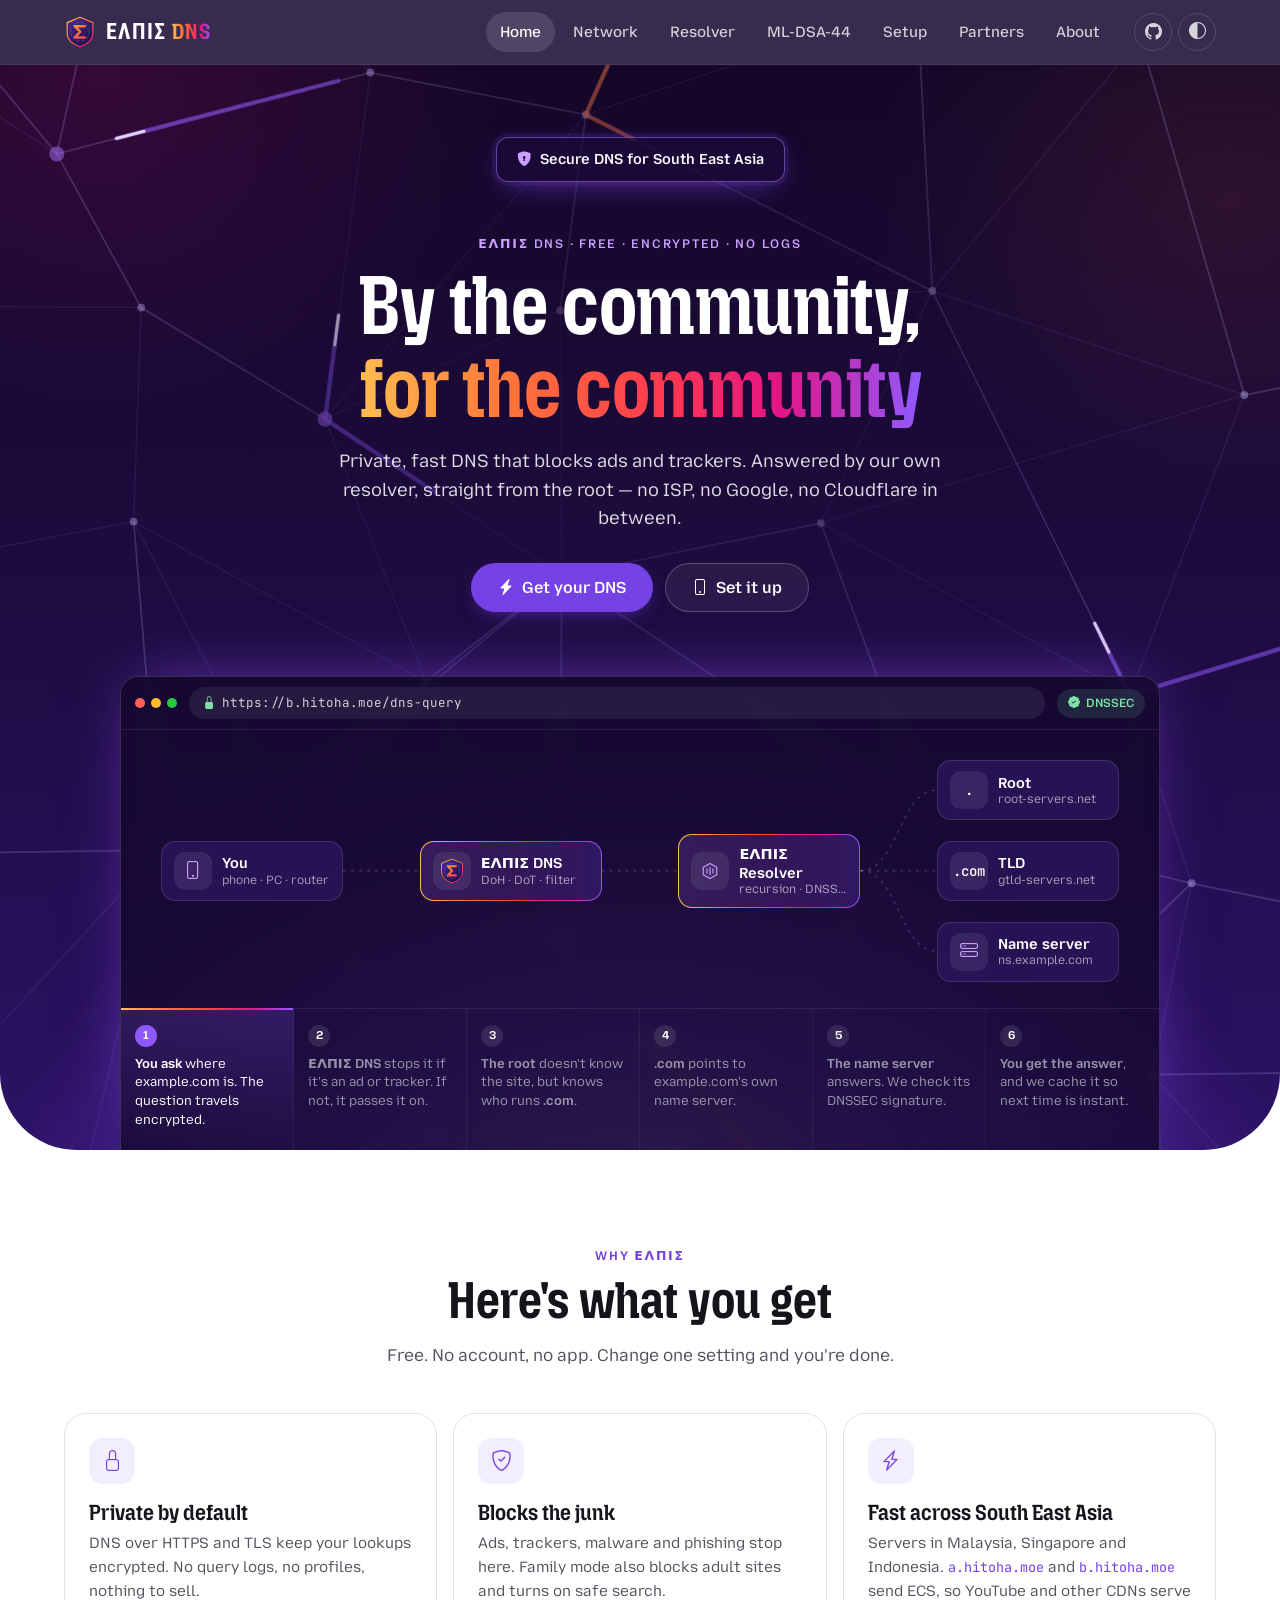
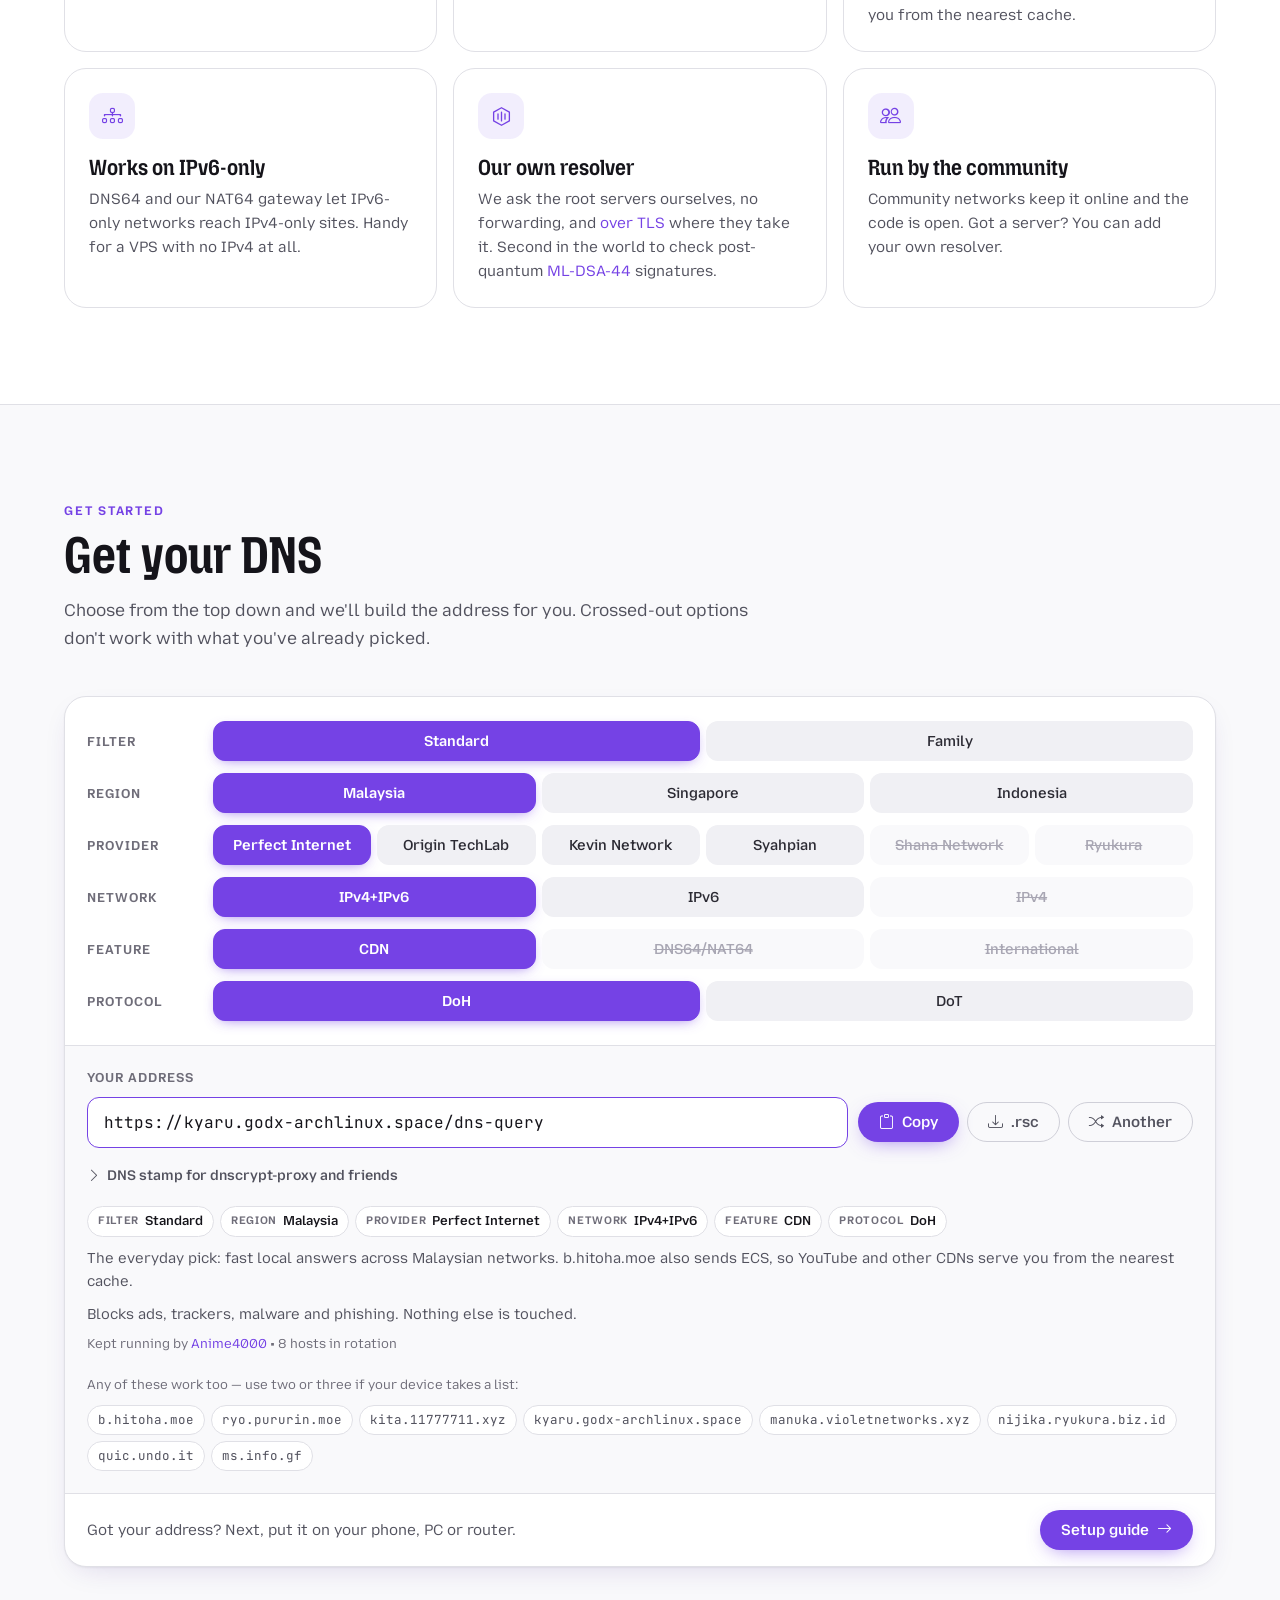
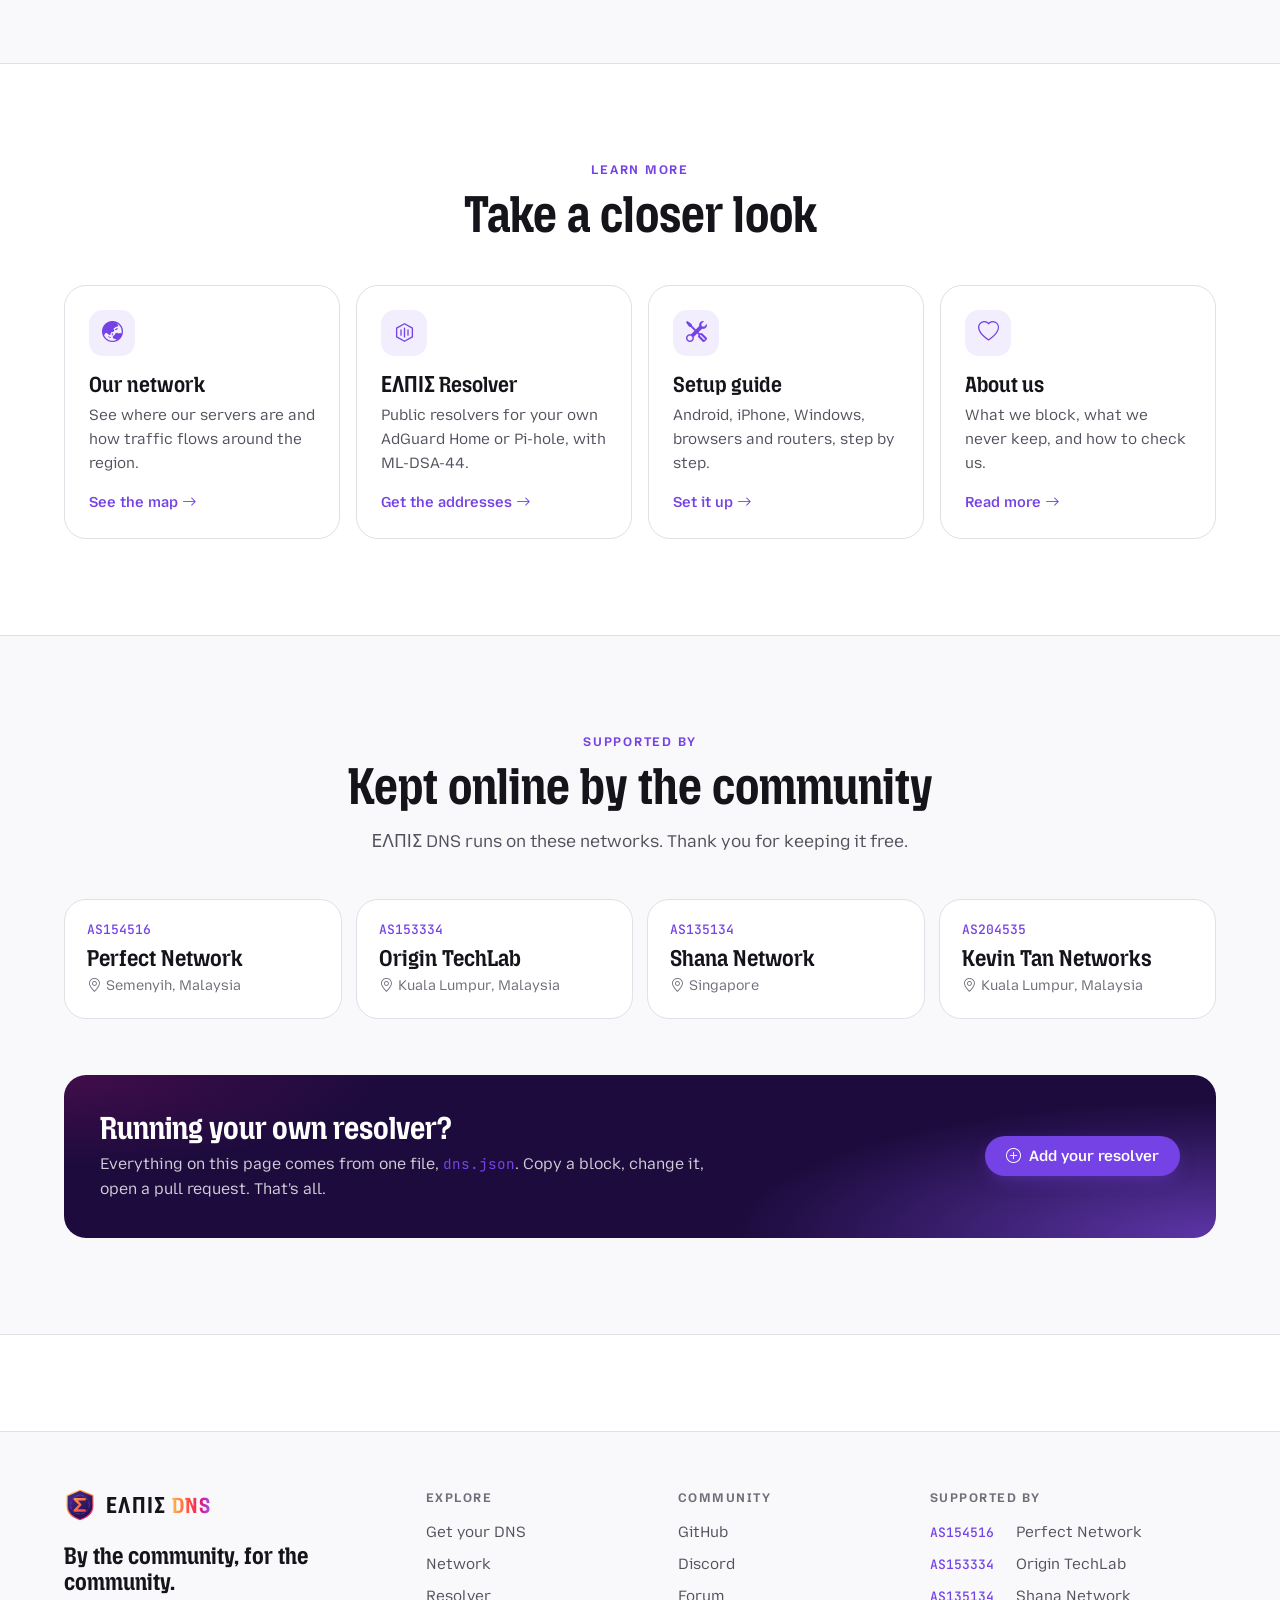
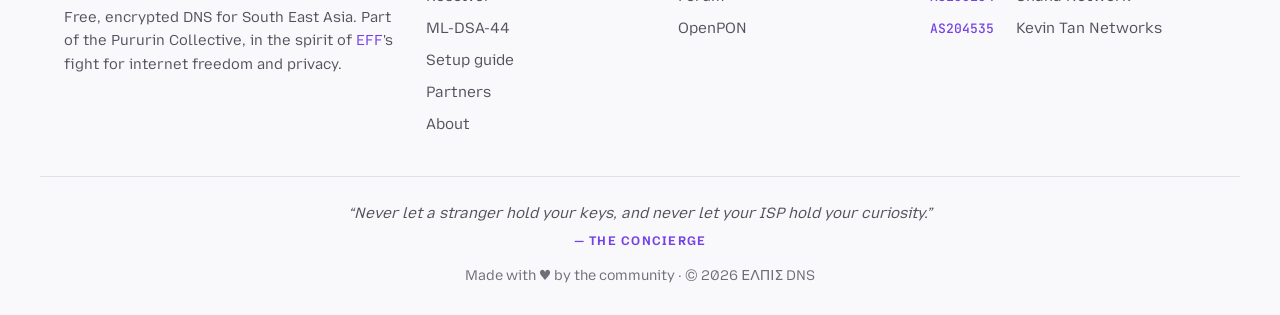
==== index.html @ 39f4c93d "add kevin to the family" ====
<!DOCTYPE html>
<!--
Created by Anime4000,

recent incident, the Anime4000 commit suicide due to his enemy.

enemy with unlimited of money, play with court system with
stupid case, Anime4000 must defend

no money to defend, terminating engagement to expanse the court
and unable to payback due to lack of job and work.

working in open source is free, with hope his work being useful
to everyone without judgment, no payment when work with OSS.

thanks to his enemy, Anime4000 has left this curel world

we at Pururin Collective, maintaining the Anime4000 legacy,

we still believe on Open Source, Open Knowlege that Anime4000
always work on.

UPDATE: We found and bring Anime4000 to the church and cremated.
We deeply regret that there is evil people + money can make
person depressed and commit suicide

I hope his enemy happy, when muslim commit suicide without someone help,
thus we bring to the Lord

perditus✝paradisus
-->
<html lang="en">
<head>
<meta charset="UTF-8" />
<meta name="viewport" content="width=device-width, initial-scale=1.0" />

<title>ΕΛΠΙΣ DNS · Elpis DNS — free encrypted DNS for South East Asia</title>
<link rel="icon" type="image/x-icon" href="favicon.ico">
<link rel="icon" type="image/svg+xml" href="img/elpis-mark.svg?hash=22f4687a">
<link rel="apple-touch-icon" sizes="180x180" href="img/apple-touch-icon.png">

<!-- Paint the correct theme before the first frame, no white flash -->
<script>
	(function(){
		var choice = "auto";
		try { choice = localStorage.getItem("elpis-theme") || "auto"; } catch(e){}
		var dark = choice === "dark" ||
			(choice === "auto" &&
			 window.matchMedia("(prefers-color-scheme: dark)").matches);
		document.documentElement.dataset.theme = dark ? "dark" : "light";
		document.documentElement.dataset.themeChoice = choice;
	})();
</script>

<link rel="preconnect" href="https://cdn.jsdelivr.net" crossorigin>
<link href="https://cdn.jsdelivr.net/npm/bootstrap-icons@1.11.3/font/bootstrap-icons.min.css" rel="stylesheet">

<link rel="preconnect" href="https://fonts.googleapis.com">
<link rel="preconnect" href="https://fonts.gstatic.com" crossorigin>
<link href="https://fonts.googleapis.com/css2?family=Mozilla+Headline:wdth,wght@75..100,500..700&family=Mozilla+Text:wght@400..700&family=JetBrains+Mono:wght@400;500&display=swap" rel="stylesheet">
<!-- Mozilla's fonts carry no Greek: this one is only the letters of ΕΛΠΙΣ -->
<link href="https://fonts.googleapis.com/css2?family=Roboto+Condensed:wght@700&text=%CE%95%CE%9B%CE%A0%CE%99%CE%A3&display=swap" rel="stylesheet">

<link href="style-main.css?hash=c195e38e" rel="stylesheet">
<link href="style-mobile.css?hash=45d49a63" rel="stylesheet">

<meta name="description" content="Elpis DNS (ΕΛΠΙΣ): free, encrypted DNS for South East Asia, run by the community. DNS over HTTPS and TLS, ads and trackers blocked, no logs, and our own resolver all the way to the root.">
<link rel="canonical" href="https://elpis.violetnetworks.xyz/">
<meta name="robots" content="index, follow, max-image-preview:large, max-snippet:-1, max-video-preview:-1">

<!-- Open Graph: Facebook, Discord, Telegram, Slack, WhatsApp, LinkedIn -->
<meta property="og:type" content="website">
<meta property="og:site_name" content="ΕΛΠΙΣ DNS">
<meta property="og:locale" content="en_US">
<meta property="og:url" content="https://elpis.violetnetworks.xyz/">
<meta property="og:title" content="ΕΛΠΙΣ DNS — By the community, for the community">
<meta property="og:description" content="Free encrypted DNS for South East Asia. Blocks ads and trackers, keeps no logs, and answers from our own resolver. No ISP, no Google, no Cloudflare.">
<meta property="og:image" content="https://elpis.violetnetworks.xyz/img/og-image.jpg">
<meta property="og:image:secure_url" content="https://elpis.violetnetworks.xyz/img/og-image.jpg">
<meta property="og:image:type" content="image/jpeg">
<meta property="og:image:width" content="1200">
<meta property="og:image:height" content="630">
<meta property="og:image:alt" content="ΕΛΠΙΣ DNS — By the community, for the community">

<!-- X / Twitter -->
<meta name="twitter:card" content="summary_large_image">
<meta name="twitter:url" content="https://elpis.violetnetworks.xyz/">
<meta name="twitter:title" content="ΕΛΠΙΣ DNS — By the community, for the community">
<meta name="twitter:description" content="Free encrypted DNS for South East Asia. Blocks ads and trackers, keeps no logs, and answers from our own resolver. No ISP, no Google, no Cloudflare.">
<meta name="twitter:image" content="https://elpis.violetnetworks.xyz/img/og-image.jpg">
<meta name="twitter:image:alt" content="ΕΛΠΙΣ DNS — By the community, for the community">

<!-- The stripe Discord paints down the side of the embed -->
<meta name="theme-color" content="#1d0b3d">

<script type="application/ld+json">
{
	"@context": "https://schema.org",
	"@graph": [
		{
			"@type": "WebSite",
			"@id": "https://elpis.violetnetworks.xyz/#website",
			"url": "https://elpis.violetnetworks.xyz/",
			"name": "ΕΛΠΙΣ DNS",
			"alternateName": [
				"Elpis DNS",
				"ELPIS DNS"
			],
			"description": "Free, community-run encrypted DNS for South East Asia: DNS over HTTPS and DNS over TLS, filtered, with no query logging.",
			"inLanguage": "en",
			"publisher": {
				"@id": "https://elpis.violetnetworks.xyz/#org"
			}
		},
		{
			"@type": "Organization",
			"@id": "https://elpis.violetnetworks.xyz/#org",
			"name": "ΕΛΠΙΣ DNS",
			"alternateName": "Elpis DNS",
			"slogan": "By the community, for the community.",
			"url": "https://elpis.violetnetworks.xyz/",
			"logo": "https://elpis.violetnetworks.xyz/img/elpis-logo.svg",
			"image": "https://elpis.violetnetworks.xyz/img/og-image.jpg",
			"sameAs": [
				"https://github.com/PururinCollective/ElpisDNS",
				"https://github.com/PururinCollective/elpis-resolver",
				"https://discord.gg/aw8pt2SWnv",
				"https://pururin.moe/",
				"https://openpon.org/"
			]
		}
	]
}
</script>
</head>

<body>

<a class="skip-link" href="#main">Skip to content</a>

<!-- Top bar -->
<header class="topbar">
	<div class="wrap topbar-inner">

		<a class="brand" href="index.html">
			<img src="img/elpis-mark.svg?hash=22f4687a" alt="" class="brand-mark" width="32" height="32">
			<span class="brand-name">ΕΛΠΙΣ <span class="brand-dns">DNS</span></span>
		</a>

		<nav class="nav" id="nav" aria-label="Main">
			<a href="index.html" aria-current="page">Home</a>
			<a href="network.html">Network</a>
			<a href="resolver.html">Resolver</a>
			<a href="ml-dsa-44.html">ML-DSA-44</a>
			<a href="setup.html">Setup</a>
			<a href="partners.html">Partners</a>
			<a href="mission.html">About</a>
		</nav>

		<div class="topbar-tools">
			<a class="icon-btn" href="https://github.com/PururinCollective/ElpisDNS" target="_blank" rel="noopener" title="Source on GitHub" aria-label="Source on GitHub">
				<i class="bi bi-github"></i>
			</a>
			<button class="icon-btn" id="theme-btn" type="button" title="Theme" aria-label="Theme">
				<i class="bi bi-circle-half"></i>
			</button>
			<button class="icon-btn nav-toggle" id="nav-btn" type="button" aria-label="Menu" aria-expanded="false" aria-controls="nav">
				<i class="bi bi-list"></i>
			</button>
		</div>
	</div>
</header>

<!-- Banner: one DNS lookup, played end to end -->
<section class="hero on-night">
	<div class="wrap hero-inner">

		<a class="hero-pill" href="network.html">
			<i class="bi bi-shield-lock-fill"></i> Secure DNS for South East Asia
		</a>

		<p class="hero-eyebrow">ΕΛΠΙΣ DNS &middot; free &middot; encrypted &middot; no logs</p>

		<h1 class="hero-title">
			By the community,<br>
			<span class="flame">for the community</span>
		</h1>

		<p class="hero-lead">
			Private, fast DNS that blocks ads and trackers. Answered by our own
			resolver, straight from the root &mdash; no ISP, no Google, no
			Cloudflare in between.
		</p>

		<div class="hero-cta">
			<a class="btn btn-elpis btn-lg" href="#start">
				<i class="bi bi-lightning-charge-fill"></i> Get your DNS
			</a>
			<a class="btn btn-night-ghost btn-lg" href="setup.html">
				<i class="bi bi-phone"></i> Set it up
			</a>
		</div>

		<div class="flow-window" id="how">

			<div class="flow-bar" aria-hidden="true">
				<span class="flow-dots"><i></i><i></i><i></i></span>
				<span class="flow-url"><i class="bi bi-lock-fill"></i>https://b.hitoha.moe/dns-query</span>
				<span class="flow-badge"><i class="bi bi-patch-check-fill"></i> DNSSEC</span>
			</div>

			<h2 class="visually-hidden">How a DNS lookup travels through ΕΛΠΙΣ</h2>

			<div class="flow" id="flow" aria-hidden="true">
				<svg class="flow-wires"></svg>

				<div class="flow-node" data-node="you">
					<span class="fn-icon"><i class="bi bi-phone"></i></span>
					<span class="fn-text"><b>You</b><small>phone &middot; PC &middot; router</small></span>
				</div>

				<div class="flow-node is-elpis" data-node="dns">
					<span class="fn-icon"><img src="img/elpis-mark.svg?hash=22f4687a" alt=""></span>
					<span class="fn-text"><b>ΕΛΠΙΣ DNS</b><small>DoH &middot; DoT &middot; filter</small></span>
				</div>

				<div class="flow-node is-elpis" data-node="resolver">
					<span class="fn-icon"><i class="bi-resolver"></i></span>
					<span class="fn-text"><b>ΕΛΠΙΣ Resolver</b><small>recursion &middot; DNSSEC</small></span>
				</div>

				<div class="flow-node" data-node="root">
					<span class="fn-icon fn-glyph">.</span>
					<span class="fn-text"><b>Root</b><small>root-servers.net</small></span>
				</div>

				<div class="flow-node" data-node="tld">
					<span class="fn-icon fn-glyph">.com</span>
					<span class="fn-text"><b>TLD</b><small>gtld-servers.net</small></span>
				</div>

				<div class="flow-node" data-node="ns">
					<span class="fn-icon"><i class="bi bi-hdd-stack"></i></span>
					<span class="fn-text"><b>Name server</b><small>ns.example.com</small></span>
				</div>
			</div>

			<ol class="flow-steps" id="flow-steps">
				<li><b>You ask</b> where example.com is. The question travels encrypted.</li>
				<li><b>ΕΛΠΙΣ DNS</b> stops it if it's an ad or tracker. If not, it passes it on.</li>
				<li><b>The root</b> doesn't know the site, but knows who runs <b>.com</b>.</li>
				<li><b>.com</b> points to example.com's own name server.</li>
				<li><b>The name server</b> answers. We check its DNSSEC signature.</li>
				<li><b>You get the answer</b>, and we cache it so next time is instant.</li>
			</ol>
		</div>
	</div>
</section>

<main id="main">

	<!-- What you get -->
	<section class="section">
		<div class="wrap">

			<div class="section-head center">
				<p class="eyebrow">Why ΕΛΠΙΣ</p>
				<h2 class="section-title">Here's what you get</h2>
				<p class="section-lead">
					Free. No account, no app. Change one setting and you're done.
				</p>
			</div>

			<div class="cards">

				<div class="card">
					<span class="card-icon"><i class="bi bi-lock"></i></span>
					<h3 class="card-title">Private by default</h3>
					<p class="card-text">
						DNS over HTTPS and TLS keep your lookups encrypted. No query
						logs, no profiles, nothing to sell.
					</p>
				</div>

				<div class="card">
					<span class="card-icon"><i class="bi bi-shield-check"></i></span>
					<h3 class="card-title">Blocks the junk</h3>
					<p class="card-text">
						Ads, trackers, malware and phishing stop here. Family mode also
						blocks adult sites and turns on safe search.
					</p>
				</div>

				<div class="card">
					<span class="card-icon"><i class="bi bi-lightning-charge"></i></span>
					<h3 class="card-title">Fast across South East Asia</h3>
					<p class="card-text">
						Servers in Malaysia, Singapore and Indonesia. <code>a.hitoha.moe</code>
						and <code>b.hitoha.moe</code> send ECS, so YouTube and other CDNs
						serve you from the nearest cache.
					</p>
				</div>

				<div class="card">
					<span class="card-icon"><i class="bi bi-diagram-3"></i></span>
					<h3 class="card-title">Works on IPv6-only</h3>
					<p class="card-text">
						DNS64 and our NAT64 gateway let IPv6-only networks reach
						IPv4-only sites. Handy for a VPS with no IPv4 at all.
					</p>
				</div>

				<div class="card">
					<span class="card-icon"><i class="bi-resolver"></i></span>
					<h3 class="card-title">Our own resolver</h3>
					<p class="card-text">
						We ask the root servers ourselves, no forwarding, and
						<a href="resolver.html#adox">over TLS</a> where they take it. Second
						in the world to check post-quantum
						<a href="ml-dsa-44.html">ML-DSA-44</a> signatures.
					</p>
				</div>

				<div class="card">
					<span class="card-icon"><i class="bi bi-people"></i></span>
					<h3 class="card-title">Run by the community</h3>
					<p class="card-text">
						Community networks keep it online and the code is open. Got a server?
						You can add your own resolver.
					</p>
				</div>
			</div>
		</div>
	</section>

	<!-- The picker -->
	<section class="section section-alt" id="start">
		<div class="wrap">

			<div class="section-head">
				<p class="eyebrow">Get started</p>
				<h2 class="section-title">Get your DNS</h2>
				<p class="section-lead">
					Choose from the top down and we'll build the address for you.
					Crossed-out options don't work with what you've already picked.
				</p>
			</div>

			<div class="picker">

				<div class="pick-rows">

					<div class="pick-row">
						<div class="pick-label">Filter</div>
						<div class="pick-options" id="filter-options"></div>
					</div>

					<div class="pick-row">
						<div class="pick-label">Region</div>
						<div class="pick-options" id="region-options"></div>
					</div>

					<div class="pick-row">
						<div class="pick-label">Provider</div>
						<div class="pick-options" id="provider-options"></div>
					</div>

					<div class="pick-row">
						<div class="pick-label">Network</div>
						<div class="pick-options" id="network-options"></div>
					</div>

					<div class="pick-row">
						<div class="pick-label">Feature</div>
						<div class="pick-options" id="feature-options"></div>
					</div>

					<div class="pick-row">
						<div class="pick-label">Protocol</div>
						<div class="pick-options" id="kind-options"></div>
					</div>
				</div>

				<div class="pick-result">

					<div class="result-label">Your address</div>

					<div class="endpoint-line">
						<code id="endpoint">&nbsp;</code>

						<div class="result-actions">
							<button class="btn btn-elpis" id="copy-btn" type="button" title="Copy the full address">
								<i class="bi bi-clipboard"></i> Copy
							</button>

							<button class="btn btn-elpis-ghost" id="copy-host-btn" type="button" title="Copy just the hostname, for Android Private DNS">
								<i class="bi bi-android2"></i> Android
							</button>

							<button class="btn btn-elpis-ghost" id="download-rsc-btn" type="button" title="Download a MikroTik script for this address">
								<i class="bi bi-download"></i> .rsc
							</button>

							<button class="btn btn-elpis-ghost" id="shuffle-btn" type="button" title="Pick another server from the same group">
								<i class="bi bi-shuffle"></i> Another
							</button>
						</div>
					</div>

					<details class="stamp-box">
						<summary><i class="bi bi-chevron-right"></i> DNS stamp for dnscrypt-proxy and friends</summary>

						<div class="endpoint-line">
							<code id="stamp">&nbsp;</code>

							<button class="btn btn-elpis-ghost btn-sm" id="copy-stamp-btn" type="button" title="Copy the DNS stamp">
								<i class="bi bi-clipboard"></i> Copy
							</button>
						</div>

						<p class="hint">
							The same address as one <code class="inline-code">sdns://</code> string.
							Paste it into dnscrypt-proxy, AdGuard Home, YogaDNS or anything
							else that takes a stamp.
						</p>
					</details>

					<div class="selection-summary" id="summary"></div>

					<div class="rotation">
						<span class="rotation-label">Any of these work too &mdash; use two or three if your device takes a list:</span>
						<div class="server-list" id="server-list"></div>
					</div>
				</div>

				<div class="picker-next">
					<span>Got your address? Next, put it on your phone, PC or router.</span>
					<a class="btn btn-elpis" href="setup.html">
						Setup guide <i class="bi bi-arrow-right"></i>
					</a>
				</div>
			</div>
		</div>
	</section>

	<!-- Where to next -->
	<section class="section">
		<div class="wrap">

			<div class="section-head center">
				<p class="eyebrow">Learn more</p>
				<h2 class="section-title">Take a closer look</h2>
			</div>

			<div class="cards cards-4">

				<a class="card" href="network.html">
					<span class="card-icon"><i class="bi bi-globe-asia-australia"></i></span>
					<h3 class="card-title">Our network</h3>
					<p class="card-text">See where our servers are and how traffic flows around the region.</p>
					<span class="card-more">See the map <i class="bi bi-arrow-right"></i></span>
				</a>

				<a class="card" href="resolver.html">
					<span class="card-icon"><i class="bi-resolver"></i></span>
					<h3 class="card-title">ΕΛΠΙΣ Resolver</h3>
					<p class="card-text">Public resolvers for your own AdGuard Home or Pi-hole, with ML-DSA-44.</p>
					<span class="card-more">Get the addresses <i class="bi bi-arrow-right"></i></span>
				</a>

				<a class="card" href="setup.html">
					<span class="card-icon"><i class="bi bi-tools"></i></span>
					<h3 class="card-title">Setup guide</h3>
					<p class="card-text">Android, iPhone, Windows, browsers and routers, step by step.</p>
					<span class="card-more">Set it up <i class="bi bi-arrow-right"></i></span>
				</a>

				<a class="card" href="mission.html">
					<span class="card-icon"><i class="bi bi-heart"></i></span>
					<h3 class="card-title">About us</h3>
					<p class="card-text">What we block, what we never keep, and how to check us.</p>
					<span class="card-more">Read more <i class="bi bi-arrow-right"></i></span>
				</a>
			</div>
		</div>
	</section>

	<!-- Supporters -->
	<section class="section section-alt">
		<div class="wrap">

			<div class="section-head center">
				<p class="eyebrow">Supported by</p>
				<h2 class="section-title">Kept online by the community</h2>
				<p class="section-lead">
					ΕΛΠΙΣ DNS runs on these networks. Thank you for keeping it free.
				</p>
			</div>

			<div class="as-grid">

				<a class="as-card" href="https://bgp.tools/as/154516" target="_blank" rel="noopener">
					<span class="as-num">AS154516</span>
					<span class="as-name">Perfect Network</span>
					<span class="as-where"><i class="bi bi-geo-alt"></i> Semenyih, Malaysia</span>
				</a>

				<a class="as-card" href="https://bgp.tools/as/153334" target="_blank" rel="noopener">
					<span class="as-num">AS153334</span>
					<span class="as-name">Origin TechLab</span>
					<span class="as-where"><i class="bi bi-geo-alt"></i> Kuala Lumpur, Malaysia</span>
				</a>

				<a class="as-card" href="https://bgp.tools/as/135134" target="_blank" rel="noopener">
					<span class="as-num">AS135134</span>
					<span class="as-name">Shana Network</span>
					<span class="as-where"><i class="bi bi-geo-alt"></i> Singapore</span>
				</a>

				<a class="as-card" href="https://bgp.tools/as/204535" target="_blank" rel="noopener">
					<span class="as-num">AS204535</span>
					<span class="as-name">Kevin Tan Networks</span>
					<span class="as-where"><i class="bi bi-geo-alt"></i> Kuala Lumpur, Malaysia</span>
				</a>
			</div>

			<div class="cta">
				<div>
					<div class="cta-title">Running your own resolver?</div>
					<p class="cta-text">
						Everything on this page comes from one file, <code>dns.json</code>.
						Copy a block, change it, open a pull request. That's all.
					</p>
				</div>
				<div class="cta-actions">
					<a class="btn btn-elpis" href="https://github.com/PururinCollective/ElpisDNS/blob/main/CONTRIBUTING.md" target="_blank" rel="noopener">
						<i class="bi bi-plus-circle"></i> Add your resolver
					</a>
				</div>
			</div>
		</div>
	</section>
</main>

<!-- Footer -->
<footer class="footer">
	<div class="wrap footer-grid">

		<div>
			<a class="brand" href="index.html">
				<img src="img/elpis-mark.svg?hash=22f4687a" alt="" class="brand-mark" width="32" height="32">
				<span class="brand-name">ΕΛΠΙΣ <span class="brand-dns">DNS</span></span>
			</a>
			<p class="footer-slogan">By the community, for the community.</p>
			<p class="footer-text">
				Free, encrypted DNS for South East Asia. Part of the Pururin
				Collective, in the spirit of
				<a href="https://www.eff.org/" target="_blank" rel="noopener">EFF</a>'s
				fight for internet freedom and privacy.
			</p>
		</div>

		<div>
			<h2 class="footer-title">Explore</h2>
			<ul class="footer-links">
				<li><a href="index.html#start">Get your DNS</a></li>
				<li><a href="network.html">Network</a></li>
				<li><a href="resolver.html">Resolver</a></li>
				<li><a href="ml-dsa-44.html">ML-DSA-44</a></li>
				<li><a href="setup.html">Setup guide</a></li>
				<li><a href="partners.html">Partners</a></li>
				<li><a href="mission.html">About</a></li>
			</ul>
		</div>

		<div>
			<h2 class="footer-title">Community</h2>
			<ul class="footer-links">
				<li><a href="https://github.com/PururinCollective/ElpisDNS" target="_blank" rel="noopener">GitHub</a></li>
				<li><a href="https://discord.gg/aw8pt2SWnv" target="_blank" rel="noopener">Discord</a></li>
				<li><a href="https://pururin.moe/" target="_blank" rel="noopener">Forum</a></li>
				<li><a href="https://openpon.org/" target="_blank" rel="noopener">OpenPON</a></li>
			</ul>
		</div>

		<div>
			<h2 class="footer-title">Supported by</h2>
			<ul class="footer-links">
				<li><a href="https://bgp.tools/as/154516" target="_blank" rel="noopener"><span class="as-num">AS154516</span> Perfect Network</a></li>
				<li><a href="https://bgp.tools/as/153334" target="_blank" rel="noopener"><span class="as-num">AS153334</span> Origin TechLab</a></li>
				<li><a href="https://bgp.tools/as/135134" target="_blank" rel="noopener"><span class="as-num">AS135134</span> Shana Network</a></li>
				<li><a href="https://bgp.tools/as/204535" target="_blank" rel="noopener"><span class="as-num">AS204535</span> Kevin Tan Networks</a></li>
			</ul>
		</div>
	</div>

	<div class="wrap footer-bottom">
		<div id="footer-quote"></div>
		<p>Made with ♥ by the community &middot; © 2026 ΕΛΠΙΣ DNS</p>
	</div>
</footer>

<script src="js/app-theme.js?hash=eeee62ab"></script>
<script src="js/app-nav.js?hash=12265ac1"></script>
<script src="js/app-copy.js?hash=7fdd7e69"></script>
<script src="js/app-stamp.js?hash=c213e8a8"></script>
<script src="js/app.js?hash=a387c6e2"></script>
<script src="js/app-quote.js?hash=04725593"></script>
<script src="js/app-mikrotik.js?hash=66cfc5ad"></script>
<script src="js/app-flow.js?hash=0f6c6f6a"></script>

</body>
</html>
---- style-main.css ----
/*
	ΕΛΠΙΣ DNS - main stylesheet

	Dressed like Firefox: night-violet banners with a glow underneath,
	Mozilla Headline for the big words, violet pills for the buttons.
	Every colour is a token defined here, so the dark theme is a swap
	and not a second stylesheet.

	Light : white paper, violet ink
	Dark  : night violet, lavender ink
	Banners and the top bar are night violet in both, the way the
	Firefox "what's new" page is.
*/

:root{
	/* Mozilla's fonts carry no Greek, so ΕΛΠΙΣ falls through to the next
	   family. Roboto Condensed is loaded for exactly those five letters. */
	--font-display:"Mozilla Headline","Roboto Condensed","Arial Narrow",system-ui,sans-serif;
	--font-body:"Mozilla Text",system-ui,"Segoe UI",Roboto,Helvetica,Arial,sans-serif;
	--font-mono:"JetBrains Mono",ui-monospace,Consolas,"SF Mono",monospace;

	--radius-sm:8px;
	--radius:14px;
	--radius-lg:22px;
	--pill:999px;
	--speed:.18s;
	--wrap:1200px;
	--gutter:24px;

	/* Firefox brand colours. Fixed, never themed. */
	--night:#1d0b3d;
	--night-deep:#140728;
	--violet:#7542e5;
	--violet-dark:#592acb;
	--violet-light:#9059ff;
	--lavender:#cb9eff;
	--flame:linear-gradient(90deg,#ffbd4f 0%,#ff7139 28%,#ff3750 55%,#e31587 75%,#9059ff 100%);

	--primary:var(--violet);
	--on-primary:#ffffff;
}

/* ---------- light ---------- */

:root,
:root[data-theme="light"]{
	--bg:#ffffff;
	--bg-alt:#f9f9fb;
	--surface:#ffffff;
	--surface-alt:#f0f0f4;

	--text:#15141a;
	--text-soft:#52525e;
	--text-faint:#6f6d79;

	--line:#e0e0e6;
	--line-strong:#cfcfd8;

	--accent:#7542e5;
	--accent-strong:#592acb;
	--accent-soft:rgba(117,66,229,.09);
	--primary-hover:#592acb;

	--btn-bg:#f0f0f4;
	--btn-text:#2b2a33;
	--btn-dead-bg:#f9f9fb;
	--btn-dead-text:#a8a6b3;

	--warn:#b45309;
	--warn-soft:rgba(255,164,54,.12);

	--shadow:0 1px 2px rgba(21,20,26,.05),0 10px 30px -12px rgba(58,21,140,.18);

	--map-sea:#f4f0fe;
	--map-dots:rgba(117,66,229,.10);
	--map-land:#e2d9f8;
	--map-border:#ffffff;
	--map-city:#9059ff;
	--map-hub:#7542e5;
	--map-traffic:#ff6a3d;
	--map-label:#3b2a6e;
	--map-callout:rgba(255,255,255,.94);

	/* Size chart: the one bar the story is about, and the rest for scale.
	   Both checked for contrast and colour-blind separation on --surface. */
	--bar-hero:#7542e5;
	--bar-context:#8f8d9a;
}

/* ---------- dark ---------- */

:root[data-theme="dark"]{
	--bg:#140b26;
	--bg-alt:#1a0f31;
	--surface:#20143c;
	--surface-alt:#2a1b4d;

	--text:#fbfbfe;
	--text-soft:#cfc7e6;
	--text-faint:#a49cbf;

	--line:#33255a;
	--line-strong:#4a3a7c;

	--accent:#ab71ff;
	--accent-strong:#c689ff;
	--accent-soft:rgba(171,113,255,.14);
	--primary-hover:#9059ff;

	--btn-bg:#2a1b4d;
	--btn-text:#e7defe;
	--btn-dead-bg:#1c1236;
	--btn-dead-text:#62577f;

	--warn:#ffbd4f;
	--warn-soft:rgba(255,189,79,.10);

	--shadow:0 1px 2px rgba(0,0,0,.4),0 14px 36px -14px rgba(0,0,0,.6);

	--map-sea:#0f0822;
	--map-dots:rgba(203,158,255,.08);
	--map-land:#2a1c50;
	--map-border:#43327a;
	--map-city:#cb9eff;
	--map-hub:#ab71ff;
	--map-traffic:#ff9a5c;
	--map-label:#e7defe;
	--map-callout:rgba(29,11,61,.92);

	--bar-hero:#a06bff;
	--bar-context:#7d7299;
}

/* ---------- base ---------- */

*,
*::before,
*::after{
	box-sizing:border-box;
}

html{
	color-scheme:light;
	scroll-behavior:smooth;
	-webkit-text-size-adjust:100%;
}

:root[data-theme="dark"]{
	color-scheme:dark;
}

@media (prefers-reduced-motion: reduce){
	html{ scroll-behavior:auto }
}

body{
	margin:0;
	background:var(--bg);
	color:var(--text);
	font-family:var(--font-body);
	font-size:16px;
	line-height:1.6;
	-webkit-font-smoothing:antialiased;
}

h1,h2,h3,h4,p,ol,ul,figure{
	margin:0;
}

img,
svg{
	max-width:100%;
}

a{
	color:var(--accent);
	text-decoration:none;
}

a:hover{
	color:var(--accent-strong);
	text-decoration:underline;
}

b,
strong{
	font-weight:650;
	color:var(--text);
}

code,
.inline-code{
	font-family:var(--font-mono);
	font-size:.92em;
	color:var(--accent);
}

::selection{
	background:var(--violet);
	color:#fff;
}

:focus-visible{
	outline:2px solid var(--accent);
	outline-offset:2px;
}

.wrap{
	width:100%;
	max-width:var(--wrap);
	margin:0 auto;
	padding:0 var(--gutter);
}

.visually-hidden{
	position:absolute !important;
	width:1px;
	height:1px;
	overflow:hidden;
	clip:rect(0 0 0 0);
	white-space:nowrap;
}

.skip-link{
	position:absolute;
	left:12px;
	top:-60px;
	z-index:50;
	padding:10px 16px;
	border-radius:var(--pill);
	background:var(--violet);
	color:#fff;
	font-weight:600;
}

.skip-link:focus{
	top:12px;
	color:#fff;
}

/* ---------- top bar ---------- */

/*
	Night violet on every page and in both themes, so it melts into the
	banner below it the way the Firefox page header does.
*/

.topbar{
	position:sticky;
	top:0;
	z-index:30;

	background:rgba(23,9,49,.86);
	-webkit-backdrop-filter:saturate(1.4) blur(14px);
	backdrop-filter:saturate(1.4) blur(14px);
	border-bottom:1px solid rgba(255,255,255,.07);
}

.topbar-inner{
	display:flex;
	align-items:center;
	gap:20px;
	min-height:64px;
}

.brand{
	display:inline-flex;
	align-items:center;
	gap:10px;
	color:#fff;
	text-decoration:none;
	flex-shrink:0;
}

.brand:hover{
	color:#fff;
	text-decoration:none;
}

.brand-mark{
	width:32px;
	height:32px;
}

.brand-name{
	font-family:var(--font-display);
	font-size:22px;
	font-weight:700;
	font-stretch:85%;
	letter-spacing:.06em;
}

.brand-dns{
	background:var(--flame);
	-webkit-background-clip:text;
	background-clip:text;
	color:transparent;
}

.nav{
	display:flex;
	align-items:center;
	gap:4px;
	margin-left:auto;
}

.nav a{
	padding:8px 14px;
	border-radius:var(--pill);

	color:rgba(255,255,255,.78);
	font-size:15px;
	font-weight:500;

	transition:var(--speed);
}

.nav a:hover{
	color:#fff;
	background:rgba(255,255,255,.08);
	text-decoration:none;
}

.nav a[aria-current="page"]{
	color:#fff;
	background:rgba(255,255,255,.12);
}

.topbar-tools{
	display:flex;
	align-items:center;
	gap:6px;
}

.icon-btn{
	display:inline-flex;
	align-items:center;
	justify-content:center;

	width:38px;
	height:38px;
	padding:0;

	background:transparent;
	color:rgba(255,255,255,.8);
	border:1px solid rgba(255,255,255,.14);
	border-radius:var(--pill);

	font-size:17px;
	cursor:pointer;
	transition:var(--speed);
}

.icon-btn:hover{
	color:#fff;
	background:rgba(255,255,255,.10);
	border-color:rgba(255,255,255,.28);
	text-decoration:none;
}

.nav-toggle{
	display:none;
}

/*
	The ΕΛΠΙΣ Resolver mark, used like a Bootstrap icon: <i class="bi-resolver">.
	A mask rather than an <img>, so it takes the colour of the text around
	it in either theme, and sits on the same baseline as the bi-* glyphs.
*/
.bi-resolver{
	display:inline-block;
	width:1em;
	height:1em;
	vertical-align:-.125em;

	background-color:currentColor;
	-webkit-mask:url("img/resolver-mark.svg?hash=885d971e") center / contain no-repeat;
	mask:url("img/resolver-mark.svg?hash=885d971e") center / contain no-repeat;
}

/* ---------- buttons ---------- */

.btn{
	display:inline-flex;
	align-items:center;
	justify-content:center;
	gap:8px;

	padding:10px 20px;

	border:1px solid transparent;
	border-radius:var(--pill);

	font-family:var(--font-body);
	font-size:15px;
	font-weight:600;
	line-height:1.2;
	white-space:nowrap;

	cursor:pointer;
	transition:var(--speed);
}

.btn:hover{
	text-decoration:none;
}

.btn-sm{
	padding:7px 14px;
	font-size:13.5px;
}

.btn-lg{
	padding:14px 26px;
	font-size:16px;
}

.btn-elpis{
	background:var(--primary);
	color:var(--on-primary);
	box-shadow:0 6px 20px -8px rgba(117,66,229,.7);
}

.btn-elpis:hover{
	background:var(--primary-hover);
	color:var(--on-primary);
}

.btn-elpis-ghost{
	background:transparent;
	border-color:var(--line-strong);
	color:var(--text-soft);
}

.btn-elpis-ghost:hover{
	border-color:var(--accent);
	color:var(--accent);
	background:var(--accent-soft);
}

/* On the night-violet banners, whatever the page theme is. */
.on-night .btn-elpis:hover{
	background:var(--violet-light);
}

.btn-night-ghost{
	background:rgba(255,255,255,.06);
	border-color:rgba(255,255,255,.22);
	color:#fff;
}

.btn-night-ghost:hover{
	background:rgba(255,255,255,.14);
	border-color:rgba(255,255,255,.4);
	color:#fff;
}

.btn:disabled{
	opacity:.6;
	cursor:progress;
}

/* ---------- banners ---------- */

/*
	The front page banner and the smaller one that opens every other page
	share one recipe: night violet at the top, a violet glow rising from
	the bottom, the light mesh drifting behind, and big round corners
	where it meets the page.
*/

.hero,
.page-hero{
	position:relative;
	isolation:isolate;
	overflow:hidden;

	color:#fff;
	text-align:center;

	background:
		radial-gradient(70% 60% at 50% 108%, rgba(203,158,255,.55) 0%, rgba(144,89,255,.42) 32%, rgba(117,66,229,0) 72%),
		radial-gradient(45% 45% at 8% 0%, rgba(227,21,135,.16) 0%, rgba(227,21,135,0) 70%),
		radial-gradient(40% 40% at 96% 12%, rgba(255,113,57,.10) 0%, rgba(255,113,57,0) 70%),
		linear-gradient(180deg, var(--night-deep) 0%, var(--night) 45%, #2c1266 100%);

	border-radius:0 0 clamp(28px,6vw,96px) clamp(28px,6vw,96px);
}

.hero::before,
.page-hero::before{
	content:"";
	position:absolute;
	inset:0;
	z-index:-1;

	background:url("img/hero-mesh.svg?hash=cb467bac") center top / cover no-repeat;

	/* Busy at the edges, calm behind the words. */
	-webkit-mask-image:radial-gradient(60% 55% at 50% 32%, rgba(0,0,0,.25) 0%, #000 75%);
	mask-image:radial-gradient(60% 55% at 50% 32%, rgba(0,0,0,.25) 0%, #000 75%);
	opacity:.9;
	pointer-events:none;
}

.hero-inner{
	padding-top:clamp(40px,7vw,72px);
}

.hero-pill,
.page-pill{
	display:inline-flex;
	align-items:center;
	gap:8px;

	padding:10px 20px;
	border-radius:12px;

	background:rgba(29,11,61,.7);
	border:1px solid rgba(171,113,255,.55);
	box-shadow:0 0 0 4px rgba(117,66,229,.12),0 8px 30px -10px rgba(117,66,229,.8);

	color:#fff;
	font-size:14.5px;
	font-weight:600;
}

a.hero-pill:hover{
	color:#fff;
	text-decoration:none;
	border-color:var(--lavender);
}

.hero-pill i,
.page-pill i{
	color:var(--lavender);
}

.hero-eyebrow{
	margin-top:clamp(28px,5vw,52px);

	color:var(--lavender);
	font-size:12.5px;
	font-weight:600;
	letter-spacing:.14em;
	text-transform:uppercase;
}

.hero-title{
	margin-top:10px;

	font-family:var(--font-display);
	font-size:clamp(40px,7.4vw,84px);
	font-weight:700;
	font-stretch:80%;
	line-height:.98;
	letter-spacing:-.005em;
}

.hero-title .flame,
.page-title .flame{
	background:var(--flame);
	-webkit-background-clip:text;
	background-clip:text;
	color:transparent;
}

.hero-lead{
	max-width:640px;
	margin:18px auto 0;

	color:rgba(255,255,255,.86);
	font-size:clamp(15.5px,1.6vw,18px);
	line-height:1.6;
}

.hero-cta{
	display:flex;
	justify-content:center;
	flex-wrap:wrap;
	gap:12px;
	margin-top:30px;
}

.page-hero{
	padding:clamp(44px,7vw,80px) 0 clamp(56px,8vw,96px);
}

.page-title{
	margin-top:22px;

	font-family:var(--font-display);
	font-size:clamp(36px,6vw,68px);
	font-weight:700;
	font-stretch:80%;
	line-height:1;
}

.page-lead{
	max-width:680px;
	margin:16px auto 0;

	color:rgba(255,255,255,.86);
	font-size:clamp(15.5px,1.6vw,18px);
	line-height:1.65;
}

.page-lead b{
	color:#fff;
}

/* ---------- the DNS flow, in a browser window ---------- */

/*
	A little browser window in the glow, like the ones on the Firefox
	page, with one DNS lookup playing inside it. The boxes are laid out
	by the grid below; js/app-flow.js measures them and draws the wires.
*/

.flow-window{
	position:relative;
	max-width:1040px;
	margin:clamp(36px,6vw,64px) auto 0;

	background:rgba(20,8,44,.78);
	-webkit-backdrop-filter:blur(10px);
	backdrop-filter:blur(10px);
	border:1px solid rgba(255,255,255,.14);
	border-bottom:0;
	border-radius:18px 18px 0 0;

	box-shadow:0 -10px 60px -20px rgba(144,89,255,.6);
	text-align:left;
}

.flow-bar{
	display:flex;
	align-items:center;
	gap:12px;
	padding:10px 14px;
	border-bottom:1px solid rgba(255,255,255,.08);
}

.flow-dots{
	display:flex;
	gap:6px;
}

.flow-dots i{
	width:10px;
	height:10px;
	border-radius:50%;
	background:#ff5f57;
}

.flow-dots i:nth-child(2){ background:#febc2e }
.flow-dots i:nth-child(3){ background:#28c840 }

.flow-url{
	flex:1;
	min-width:0;

	padding:6px 14px;
	border-radius:var(--pill);
	background:rgba(255,255,255,.07);

	color:rgba(255,255,255,.8);
	font-family:var(--font-mono);
	font-size:12.5px;
	white-space:nowrap;
	overflow:hidden;
	text-overflow:ellipsis;
}

.flow-url i{
	color:#7ee2a8;
	margin-right:6px;
}

.flow-badge{
	display:inline-flex;
	align-items:center;
	gap:6px;

	padding:5px 11px;
	border-radius:var(--pill);
	background:rgba(126,226,168,.12);

	color:#7ee2a8;
	font-size:12px;
	font-weight:600;
	white-space:nowrap;
}

.flow{
	position:relative;

	display:grid;
	grid-template-columns:repeat(4,minmax(0,1fr));
	grid-template-areas:
		".   .   .        root"
		"you dns resolver tld"
		".   .   .        ns";
	align-items:center;
	column-gap:clamp(16px,6vw,80px);
	row-gap:14px;

	padding:30px clamp(14px,4vw,40px) 26px;
}

.flow-wires{
	position:absolute;
	inset:0;
	width:100%;
	height:100%;
	overflow:visible;
	pointer-events:none;
}

.wire{
	fill:none;
	stroke:rgba(203,158,255,.22);
	stroke-width:1.5;
	stroke-dasharray:3 5;
}

.streak-tail,
.streak-core{
	fill:none;
	stroke-linecap:round;
}

.streak-tail{
	stroke:var(--violet-light);
	stroke-opacity:.6;
	stroke-width:5;
	filter:drop-shadow(0 0 6px rgba(144,89,255,.9));
}

.streak-core{
	stroke:#f4eaff;
	stroke-width:2.2;
}

.streak-head{
	fill:#fff;
	filter:drop-shadow(0 0 6px #ab71ff) drop-shadow(0 0 2px #fff);
}

.is-answer .streak-tail{
	stroke:#ff7139;
	filter:drop-shadow(0 0 6px rgba(255,113,57,.9));
}

.is-answer .streak-core{
	stroke:#ffe1c4;
}

.is-answer .streak-head{
	filter:drop-shadow(0 0 6px #ff7139) drop-shadow(0 0 2px #fff);
}

.flow-node{
	position:relative;
	z-index:1;

	display:flex;
	align-items:center;
	gap:10px;

	padding:10px 12px;
	border-radius:14px;

	background:rgba(43,22,90,.85);
	border:1px solid rgba(255,255,255,.12);

	transition:border-color .3s, box-shadow .3s, transform .3s;
}

.flow-node[data-node="you"]{ grid-area:you }
.flow-node[data-node="dns"]{ grid-area:dns }
.flow-node[data-node="resolver"]{ grid-area:resolver }
.flow-node[data-node="root"]{ grid-area:root }
.flow-node[data-node="tld"]{ grid-area:tld }
.flow-node[data-node="ns"]{ grid-area:ns }

/* The two boxes that are ours carry the Firefox flame on their edge. */
.flow-node.is-elpis{
	background:
		linear-gradient(rgba(43,22,90,.96),rgba(43,22,90,.96)) padding-box,
		var(--flame) border-box;
	border:1.5px solid transparent;
}

.flow-node.is-active{
	border-color:rgba(203,158,255,.7);
	box-shadow:0 0 0 4px rgba(144,89,255,.18),0 0 28px -4px rgba(144,89,255,.8);
}

.flow-node.is-elpis.is-active{
	border-color:transparent;
}

.fn-icon{
	display:inline-flex;
	align-items:center;
	justify-content:center;
	flex-shrink:0;

	width:38px;
	height:38px;
	border-radius:11px;

	background:rgba(255,255,255,.08);
	color:var(--lavender);
	font-size:18px;
}

.fn-icon img{
	width:26px;
	height:26px;
}

.fn-glyph{
	font-family:var(--font-mono);
	font-size:14px;
	font-weight:500;
	color:#fff;
}

.fn-text{
	display:flex;
	flex-direction:column;
	min-width:0;
	line-height:1.25;
}

.fn-text b{
	color:#fff;
	font-size:14.5px;
	font-weight:650;
}

.fn-text small{
	color:rgba(255,255,255,.6);
	font-size:12px;
	white-space:nowrap;
	overflow:hidden;
	text-overflow:ellipsis;
}

/* The words that ride along with the packet, and the notes that pop up
   above a box when it does something. */
.flow-chip,
.flow-note{
	position:absolute;
	left:0;
	top:0;
	z-index:3;

	padding:4px 10px;
	border-radius:var(--pill);

	font-family:var(--font-mono);
	font-size:12px;
	font-weight:500;
	white-space:nowrap;

	pointer-events:none;
	opacity:0;
	transition:opacity .2s;
}

.flow-chip{
	background:#f4eaff;
	color:#321c64;
	box-shadow:0 4px 18px -4px rgba(144,89,255,.9);
}

.flow-chip.is-answer{
	background:#ffe1c4;
	color:#7a2a07;
	box-shadow:0 4px 18px -4px rgba(255,113,57,.9);
}

.flow-note{
	background:rgba(126,226,168,.16);
	border:1px solid rgba(126,226,168,.5);
	color:#bff3d4;
	font-family:var(--font-body);
	font-weight:600;
}

.flow-chip.is-on,
.flow-note.is-on{
	opacity:1;
}

/* Six steps under the diagram. All of them read like a list without
   JavaScript; with it, the one playing is lit. */
.flow-steps{
	display:grid;
	grid-template-columns:repeat(6,minmax(0,1fr));
	gap:0;

	margin:0;
	padding:0;
	list-style:none;
	counter-reset:flow;

	border-top:1px solid rgba(255,255,255,.08);
}

.flow-steps li{
	counter-increment:flow;
	position:relative;

	padding:16px 14px 20px;

	color:rgba(255,255,255,.55);
	font-size:13px;
	line-height:1.45;

	border-right:1px solid rgba(255,255,255,.06);
	transition:color .3s, background .3s;
}

.flow-steps li:last-child{
	border-right:0;
}

.flow-steps li::before{
	content:counter(flow);

	display:flex;
	align-items:center;
	justify-content:center;

	width:22px;
	height:22px;
	margin-bottom:8px;
	border-radius:50%;

	background:rgba(255,255,255,.1);
	color:#fff;
	font-size:11.5px;
	font-weight:700;
}

.flow-steps li b{
	color:inherit;
}

.flow-steps li.is-on{
	color:#fff;
	background:linear-gradient(180deg,rgba(144,89,255,.2),rgba(144,89,255,0));
}

.flow-steps li.is-on::before{
	background:var(--violet-light);
}

.flow-steps li.is-done::before{
	background:rgba(144,89,255,.5);
}

.flow-steps li.is-on::after{
	content:"";
	position:absolute;
	left:0;
	right:0;
	top:-1px;
	height:2px;
	background:var(--flame);
}

/* ---------- sections ---------- */

.section{
	padding:clamp(56px,8vw,96px) 0;
}

.section-tight{
	padding-top:clamp(36px,5vw,56px);
}

/* Jump links land below the sticky top bar, not under it. */
[id]{
	scroll-margin-top:76px;
}

.section-alt{
	background:var(--bg-alt);
	border-top:1px solid var(--line);
	border-bottom:1px solid var(--line);
}

.section-head{
	max-width:720px;
	margin-bottom:clamp(28px,4vw,44px);
}

.section-head.center{
	margin-left:auto;
	margin-right:auto;
	text-align:center;
}

.eyebrow{
	color:var(--accent);
	font-size:12.5px;
	font-weight:700;
	letter-spacing:.14em;
	text-transform:uppercase;
}

.section-title{
	margin-top:8px;

	font-family:var(--font-display);
	font-size:clamp(32px,4.6vw,52px);
	font-weight:700;
	font-stretch:82%;
	line-height:1.02;
	color:var(--text);
}

.section-lead{
	margin-top:14px;
	color:var(--text-soft);
	font-size:17px;
	line-height:1.65;
}

.sub-title{
	margin:clamp(36px,5vw,52px) 0 16px;

	font-family:var(--font-display);
	font-size:clamp(24px,3vw,30px);
	font-weight:650;
	font-stretch:85%;
	line-height:1.1;
	color:var(--text);
}

.sub-lead{
	max-width:760px;
	margin:-6px 0 14px;
	color:var(--text-soft);
	font-size:16px;
	line-height:1.65;
}

.prose{
	max-width:760px;
	color:var(--text-soft);
	font-size:16px;
	line-height:1.75;
}

.prose p + p{
	margin-top:14px;
}

/* ---------- cards ---------- */

.cards{
	display:grid;
	grid-template-columns:repeat(3,minmax(0,1fr));
	gap:16px;
}

.cards-2{ grid-template-columns:repeat(2,minmax(0,1fr)) }
.cards-4{ grid-template-columns:repeat(4,minmax(0,1fr)) }

.card{
	position:relative;

	background:var(--surface);
	border:1px solid var(--line);
	border-radius:var(--radius-lg);
	padding:24px;

	/* A long line in a code block scrolls inside it instead of
	   stretching the card past a phone's edge. */
	min-width:0;

	transition:var(--speed);
}

.card:hover{
	border-color:var(--line-strong);
	box-shadow:var(--shadow);
}

.card-icon{
	display:inline-flex;
	align-items:center;
	justify-content:center;

	width:46px;
	height:46px;
	margin-bottom:16px;
	border-radius:14px;

	background:var(--accent-soft);
	color:var(--accent);
	font-size:21px;
}

.card-title{
	margin-bottom:6px;

	font-family:var(--font-display);
	font-size:22px;
	font-weight:650;
	font-stretch:88%;
	line-height:1.15;
	color:var(--text);
}

.card-text{
	color:var(--text-soft);
	font-size:15px;
	line-height:1.6;
}

.card-text code{
	font-size:13.5px;
}

/* A card that is a link all over. */
a.card{
	display:flex;
	flex-direction:column;
	color:var(--text);
	text-decoration:none;
}

a.card:hover{
	color:var(--text);
	text-decoration:none;
	transform:translateY(-3px);
	border-color:var(--accent);
}

.card-more{
	display:inline-flex;
	align-items:center;
	gap:4px;
	margin-top:auto;
	padding-top:16px;

	color:var(--accent);
	font-size:14.5px;
	font-weight:600;
}

.card-more i{
	transition:transform var(--speed);
}

a.card:hover .card-more i{
	transform:translateX(4px);
}

/* ---------- stats ---------- */

.stats{
	display:grid;
	grid-template-columns:repeat(4,minmax(0,1fr));
	gap:16px;
}

.stat{
	padding:22px 24px;
	border-radius:var(--radius-lg);
	background:var(--surface);
	border:1px solid var(--line);
}

.stat-num{
	font-family:var(--font-display);
	font-size:clamp(34px,4vw,46px);
	font-weight:700;
	font-stretch:80%;
	line-height:1;

	background:var(--flame);
	-webkit-background-clip:text;
	background-clip:text;
	color:transparent;
}

.stats + .section-head{
	margin-top:clamp(48px,7vw,80px);
}

.stat-text{
	margin-top:8px;
	color:var(--text-soft);
	font-size:14.5px;
	line-height:1.5;
}

/* ---------- endpoint picker ---------- */

.picker{
	background:var(--surface);
	border:1px solid var(--line);
	border-radius:var(--radius-lg);
	box-shadow:var(--shadow);
	overflow:hidden;
}

.pick-rows{
	padding:18px 22px 8px;
}

.pick-row{
	display:flex;
	align-items:flex-start;
	gap:16px;
	padding:6px 0;
}

.pick-label{
	flex:0 0 110px;
	padding-top:11px;

	color:var(--text-faint);
	font-size:13px;
	font-weight:700;
	letter-spacing:.08em;
	text-transform:uppercase;
}

.pick-options{
	flex:1;
	display:flex;
	flex-wrap:wrap;
	gap:6px;
	min-width:0;
}

.option-btn{
	flex:1 1 0;
	min-width:max-content;

	padding:10px 16px;

	background:var(--btn-bg);
	color:var(--btn-text);
	border:1px solid transparent;
	border-radius:12px;

	font-family:var(--font-body);
	font-size:14.5px;
	font-weight:550;

	cursor:pointer;
	transition:var(--speed);
}

.option-btn:hover:not(.disabled-option){
	border-color:var(--accent);
	color:var(--accent);
	background:var(--accent-soft);
}

.option-btn.active,
.option-btn.active:hover{
	background:var(--primary);
	border-color:var(--primary);
	color:var(--on-primary);
	font-weight:650;
	box-shadow:0 4px 14px -6px rgba(117,66,229,.8);
}

.disabled-option{
	background:var(--btn-dead-bg) !important;
	color:var(--btn-dead-text) !important;
	text-decoration:line-through;
	cursor:not-allowed;
}

.pick-result{
	margin-top:10px;
	padding:22px;

	background:var(--bg-alt);
	border-top:1px solid var(--line);
}

.result-label{
	color:var(--text-faint);
	font-size:13px;
	font-weight:700;
	letter-spacing:.08em;
	text-transform:uppercase;
	margin-bottom:8px;
}

.endpoint-line{
	display:flex;
	align-items:center;
	gap:10px;
	flex-wrap:wrap;
}

#endpoint{
	flex:1 1 320px;
	min-width:0;

	padding:12px 16px;
	border-radius:12px;
	background:var(--surface);
	border:1.5px solid var(--accent);

	color:var(--text);
	font-size:16px;
	white-space:nowrap;
	overflow-x:auto;
}

.result-actions{
	display:flex;
	flex-wrap:wrap;
	gap:8px;
}

.stamp-box{
	margin-top:14px;
}

.stamp-box > summary{
	display:inline-flex;
	align-items:center;
	gap:6px;

	color:var(--text-soft);
	font-size:14px;
	font-weight:600;
	cursor:pointer;
	list-style:none;
}

.stamp-box > summary::-webkit-details-marker{
	display:none;
}

.stamp-box > summary i{
	transition:transform var(--speed);
}

.stamp-box[open] > summary i{
	transform:rotate(90deg);
}

.stamp-box .endpoint-line{
	margin-top:10px;
}

#stamp{
	flex:1 1 320px;
	min-width:0;

	padding:10px 14px;
	border-radius:10px;
	background:var(--surface);
	border:1px solid var(--line);

	color:var(--text-soft);
	font-size:13px;
	white-space:nowrap;
	overflow-x:auto;
}

.hint{
	margin-top:8px;
	color:var(--text-faint);
	font-size:13.5px;
	line-height:1.6;
}

.selection-summary{
	margin-top:18px;
	color:var(--text-soft);
	font-size:15px;
}

.summary-chips{
	display:flex;
	flex-wrap:wrap;
	gap:6px;
}

.summary-chip{
	display:inline-flex;
	align-items:center;
	gap:6px;

	padding:4px 10px;
	border-radius:var(--pill);
	background:var(--surface);
	border:1px solid var(--line);

	font-size:13px;
}

.summary-chip b{
	color:var(--text);
	font-weight:600;
}

.summary-key{
	color:var(--text-faint);
	font-size:11px;
	font-weight:700;
	letter-spacing:.06em;
	text-transform:uppercase;
}

.summary-note{
	margin-top:10px;
	line-height:1.6;
	font-size:14.5px;
}

.summary-meta{
	margin-top:8px;
	font-size:13px;
	color:var(--text-faint);
}

.rotation{
	margin-top:16px;
}

.rotation-label{
	color:var(--text-faint);
	font-size:13px;
}

.server-list{
	display:flex;
	flex-wrap:wrap;
	gap:6px;
	margin-top:8px;
}

.server-badge{
	display:inline-block;

	padding:4px 10px;
	border-radius:var(--pill);
	background:var(--surface);
	border:1px solid var(--line);

	color:var(--text-soft);
	font-family:var(--font-mono);
	font-size:12.5px;
}

.picker-next{
	display:flex;
	align-items:center;
	justify-content:space-between;
	gap:16px;
	flex-wrap:wrap;

	padding:16px 22px;
	border-top:1px solid var(--line);
	color:var(--text-soft);
	font-size:15px;
}

/* ---------- supporters ---------- */

.as-grid{
	display:grid;
	grid-template-columns:repeat(4,minmax(0,1fr));
	gap:14px;
}

.as-card{
	display:flex;
	flex-direction:column;
	gap:4px;

	padding:20px 22px;
	border-radius:var(--radius-lg);
	background:var(--surface);
	border:1px solid var(--line);

	color:var(--text);
	text-decoration:none;
	transition:var(--speed);
}

a.as-card:hover{
	color:var(--text);
	text-decoration:none;
	border-color:var(--accent);
	box-shadow:var(--shadow);
	transform:translateY(-2px);
}

.as-num{
	font-family:var(--font-mono);
	font-size:13px;
	font-weight:500;
	color:var(--accent);
}

.as-name{
	font-family:var(--font-display);
	font-size:23px;
	font-weight:650;
	font-stretch:88%;
	line-height:1.15;
}

.as-where{
	display:inline-flex;
	align-items:center;
	gap:5px;
	color:var(--text-faint);
	font-size:14px;
}

.as-role{
	margin-top:8px;
	color:var(--text-soft);
	font-size:14px;
	line-height:1.55;
}

.as-grid-3{
	grid-template-columns:repeat(3,minmax(0,1fr));
}

/* What a site is (Colo or VPS) and what it runs (DNS Guard, Resolver). */
.as-tags{
	display:flex;
	flex-wrap:wrap;
	gap:6px;
	margin-top:10px;
}

.as-tag{
	display:inline-flex;
	align-items:center;
	gap:5px;

	padding:3px 10px;
	border-radius:var(--pill);
	border:1px solid var(--line-strong);

	color:var(--text-soft);
	font-size:12.5px;
	font-weight:600;
}

.as-tag-run{
	border-color:color-mix(in srgb, var(--accent) 45%, transparent);
	background:var(--accent-soft);
	color:var(--accent);
}

.roles{
	display:flex;
	flex-wrap:wrap;
	gap:8px 20px;
	margin:-4px 0 20px;
	color:var(--text-soft);
	font-size:14.5px;
}

.roles span{
	display:inline-flex;
	align-items:center;
	gap:8px;
}

/* ---------- network map ---------- */

.map-card{
	position:relative;
	overflow:hidden;

	border:1px solid var(--line);
	border-radius:var(--radius-lg);
	background:var(--map-sea);
	box-shadow:var(--shadow);
}

.sea-map{
	display:block;
	width:100%;
	height:auto;
}

.map-sea{
	fill:var(--map-sea);
}

.map-land{
	fill:var(--map-land);
	stroke:var(--map-border);
	stroke-width:.8;
	stroke-linejoin:round;
}

.map-dots{
	fill:var(--map-dots);
}

.traffic{
	fill:none;
	stroke:var(--map-traffic);
	stroke-width:2.6;
	stroke-linecap:round;
	stroke-dasharray:0 9;
	opacity:.85;
	animation:traffic var(--dur,4s) linear infinite;
	animation-delay:var(--delay,0s);
}

@keyframes traffic{
	from{ stroke-dashoffset:0 }
	to{ stroke-dashoffset:-90 }
}

.city{
	fill:var(--map-city);
	stroke:var(--map-sea);
	stroke-width:1.5;
}

.city-label{
	fill:var(--map-label);
	font-family:var(--font-body);
	font-size:12px;
	font-weight:500;
	opacity:.7;
	paint-order:stroke;
	stroke:var(--map-sea);
	stroke-width:3px;
	stroke-linejoin:round;
}

.hub-core{
	fill:var(--map-hub);
	stroke:#fff;
	stroke-width:2.5;
}

.hub-ring{
	fill:none;
	stroke:var(--map-hub);
	stroke-width:2;
	transform-box:fill-box;
	transform-origin:center;
	animation:hub-pulse 2.4s ease-out infinite;
}

.hub-ring.late{
	animation-delay:1.2s;
}

@keyframes hub-pulse{
	from{ transform:scale(.6); opacity:.9 }
	to{ transform:scale(3.2); opacity:0 }
}

.callout-box{
	fill:var(--map-callout);
	stroke:var(--map-hub);
	stroke-width:1.2;
}

.callout-line{
	fill:none;
	stroke:var(--map-hub);
	stroke-width:1.2;
	stroke-dasharray:3 3;
}

.callout-asn{
	fill:var(--map-hub);
	font-family:var(--font-mono);
	font-size:13px;
	font-weight:500;
}

.callout-name{
	fill:var(--map-label);
	font-family:var(--font-body);
	font-size:14px;
	font-weight:650;
}

.callout-where{
	fill:var(--map-label);
	font-family:var(--font-body);
	font-size:12.5px;
	opacity:.7;
}

/* Top right: the Philippine Sea is empty, and the bottom left is where
   the Malaysian and Indonesian labels need the room. */
.map-legend{
	position:absolute;
	right:16px;
	top:16px;

	display:flex;
	flex-wrap:wrap;
	gap:6px 16px;

	padding:8px 14px;
	border-radius:var(--pill);
	background:var(--map-callout);
	border:1px solid var(--line);

	color:var(--text-soft);
	font-size:13px;
}

.map-legend span{
	display:inline-flex;
	align-items:center;
	gap:7px;
}

.legend-hub{
	width:11px;
	height:11px;
	border-radius:50%;
	background:var(--map-hub);
	box-shadow:0 0 0 2px #fff,0 0 0 4px var(--map-hub);
	transform:scale(.8);
}

.legend-traffic{
	width:26px;
	height:3px;
	background:radial-gradient(circle, var(--map-traffic) 1.4px, transparent 1.6px) 0 50% / 7px 3px repeat-x;
}

.legend-city{
	width:7px;
	height:7px;
	border-radius:50%;
	background:var(--map-city);
}

@media (prefers-reduced-motion: reduce){
	.traffic,
	.hub-ring{
		animation:none;
	}
}

/* ---------- address table ---------- */

.table-wrap{
	overflow-x:auto;
	border:1px solid var(--line);
	border-radius:var(--radius-lg);
	background:var(--surface);
}

.ip-table{
	width:100%;
	border-collapse:collapse;
	font-size:15px;
}

.ip-table th{
	padding:14px 18px;
	background:var(--bg-alt);
	border-bottom:1px solid var(--line);

	color:var(--text-faint);
	font-size:12.5px;
	font-weight:700;
	letter-spacing:.08em;
	text-align:left;
	text-transform:uppercase;
}

.ip-table td{
	padding:10px 18px;
	border-bottom:1px solid var(--line);
	vertical-align:middle;
	white-space:nowrap;
}

.ip-table tr:last-child td{
	border-bottom:0;
}

.ip-table tbody tr:hover{
	background:var(--accent-soft);
}

.srv-name{
	font-weight:650;
}

.srv-tag{
	display:inline-block;
	margin-left:8px;
	padding:1px 8px;
	border-radius:var(--pill);
	background:var(--warn-soft);
	color:var(--warn);
	font-size:11.5px;
	font-weight:700;
	vertical-align:1px;
}

.srv-tag-info{
	background:var(--accent-soft);
	color:var(--accent);
}

.ip-none{
	color:var(--text-faint);
	font-size:13.5px;
}

.ip-cell{
	display:inline-flex;
	align-items:center;
	gap:8px;
}

.ip-cell code{
	color:var(--text);
	font-size:14px;
}

.copy-mini{
	display:inline-flex;
	align-items:center;
	justify-content:center;
	gap:4px;

	height:28px;
	padding:0 9px;

	background:transparent;
	border:1px solid var(--line);
	border-radius:var(--pill);
	color:var(--text-faint);

	font-family:var(--font-body);
	font-size:12px;
	cursor:pointer;
	transition:var(--speed);
}

.copy-mini:hover{
	border-color:var(--accent);
	color:var(--accent);
	background:var(--accent-soft);
}

.table-actions{
	display:flex;
	flex-wrap:wrap;
	gap:8px;
	margin-top:14px;
}

/* ---------- size chart ---------- */

/*
	A table that is also a bar chart: every value is printed, so the bars
	only carry the proportion. One axis, starting at zero, scaled to the
	largest signature. Thin bars, square at the baseline, 4px round at the
	data end.
*/

.size-table tbody th{
	padding:12px 18px;
	border-bottom:1px solid var(--line);
	background:none;

	color:var(--text);
	font-size:15px;
	font-weight:400;
	letter-spacing:0;
	text-transform:none;
	white-space:nowrap;
}

.size-table tr:last-child th{
	border-bottom:0;
}

.alg-num{
	margin-left:6px;
	color:var(--text-faint);
	font-family:var(--font-mono);
	font-size:12.5px;
}

.size-table td{
	color:var(--text-soft);
	font-family:var(--font-mono);
	font-size:14px;
}

.size-col{
	width:44%;
}

.size-cell{
	display:flex;
	align-items:center;
	gap:12px;
}

.size-bar{
	flex:1;
	display:block;
	height:14px;
}

.size-bar i{
	display:block;
	width:var(--w);
	min-width:3px;
	height:100%;

	background:var(--bar-context);
	border-radius:0 4px 4px 0;
}

.size-val{
	flex:0 0 64px;
	color:var(--text);
	text-align:right;
}

.size-table .is-hero{
	background:var(--accent-soft);
}

.size-table .is-hero .size-bar i{
	background:var(--bar-hero);
}

.size-table .is-hero .srv-name,
.size-table .is-hero .size-val{
	font-weight:650;
}

.safe-no,
.safe-yes{
	display:inline-flex;
	align-items:center;
	gap:6px;
	font-family:var(--font-body);
}

.safe-yes{
	color:var(--text);
	font-weight:600;
}

.safe-yes i{
	color:var(--accent);
}

/* ---------- notes and calls to action ---------- */

.note{
	display:flex;
	gap:12px;

	margin-top:16px;
	padding:14px 18px;
	border-radius:var(--radius);
	background:var(--accent-soft);
	border:1px solid color-mix(in srgb, var(--accent) 40%, transparent);

	color:var(--text-soft);
	font-size:15px;
	line-height:1.65;
}

.note > i{
	color:var(--accent);
	font-size:18px;
	line-height:1.4;
}

.note-warn{
	background:var(--warn-soft);
	border-color:color-mix(in srgb, var(--warn) 45%, transparent);
}

.note-warn > i{
	color:var(--warn);
}

.cta{
	display:flex;
	align-items:center;
	justify-content:space-between;
	gap:24px;

	margin-top:clamp(36px,5vw,56px);
	padding:clamp(24px,4vw,36px);
	border-radius:var(--radius-lg);

	color:#fff;
	background:
		radial-gradient(60% 120% at 100% 100%, rgba(144,89,255,.55) 0%, rgba(144,89,255,0) 70%),
		radial-gradient(40% 80% at 0% 0%, rgba(227,21,135,.18) 0%, rgba(227,21,135,0) 70%),
		var(--night);
}

.cta-title{
	font-family:var(--font-display);
	font-size:clamp(24px,3vw,32px);
	font-weight:700;
	font-stretch:85%;
	line-height:1.1;
}

.cta-text{
	margin-top:6px;
	max-width:640px;
	color:rgba(255,255,255,.8);
	font-size:15.5px;
	line-height:1.6;
}

.cta-text b{
	color:#fff;
}

.cta-actions{
	display:flex;
	flex-wrap:wrap;
	gap:10px;
	flex-shrink:0;
}

/* ---------- jump list ---------- */

.jump{
	display:flex;
	flex-wrap:wrap;
	justify-content:center;
	gap:8px;
	margin-top:28px;
}

.jump a{
	display:inline-flex;
	align-items:center;
	gap:8px;

	padding:8px 16px;
	border-radius:var(--pill);
	background:rgba(255,255,255,.08);
	border:1px solid rgba(255,255,255,.16);

	color:#fff;
	font-size:14px;
	font-weight:500;
	transition:var(--speed);
}

.jump a:hover{
	background:rgba(255,255,255,.16);
	color:#fff;
	text-decoration:none;
}

.jump a i{
	color:var(--lavender);
}

/* ---------- block lists ---------- */

/*
	Each list is a native <details>: one line closed, the description and
	subscription URLs open. No JavaScript, keyboard accessible, and it
	survives having the scripts blocked.
*/

.blacklist{
	display:flex;
	flex-direction:column;
	gap:10px;
}

.bl-item{
	background:var(--surface);
	border:1px solid var(--line);
	border-radius:var(--radius);
	transition:var(--speed);
}

.bl-item:hover{
	border-color:var(--line-strong);
}

.bl-item[open]{
	border-color:var(--accent);
	box-shadow:var(--shadow);
}

.bl-item > summary{
	display:flex;
	align-items:center;
	gap:14px;

	padding:14px 18px;

	cursor:pointer;
	list-style:none;
	-webkit-user-select:none;
	user-select:none;
}

.bl-item > summary::-webkit-details-marker{
	display:none;
}

.bl-index{
	display:inline-flex;
	align-items:center;
	justify-content:center;
	flex-shrink:0;

	width:30px;
	height:30px;
	border-radius:50%;

	background:var(--accent-soft);
	color:var(--accent);
	font-size:13px;
	font-weight:700;
}

.bl-name{
	flex:1;
	font-weight:650;
	color:var(--text);
}

.bl-tag{
	padding:2px 10px;
	border-radius:var(--pill);
	border:1px solid var(--line);

	color:var(--text-faint);
	font-size:11.5px;
	font-weight:700;
	letter-spacing:.05em;
	white-space:nowrap;
}

.bl-tag-ours{
	color:var(--accent);
	border-color:var(--accent);
	background:var(--accent-soft);
}

.bl-chev{
	color:var(--text-faint);
	transition:transform var(--speed);
}

.bl-item[open] .bl-chev{
	transform:rotate(180deg);
}

.bl-body{
	padding:0 18px 18px 62px;
	animation:bl-reveal .18s ease-out;
}

@keyframes bl-reveal{
	from{ opacity:0; transform:translateY(-4px) }
	to{ opacity:1; transform:none }
}

@media (prefers-reduced-motion: reduce){
	.bl-body{ animation:none }
}

.bl-text{
	color:var(--text-soft);
	font-size:15px;
	line-height:1.65;
	margin-bottom:10px;
}

.bl-url{
	display:flex;
	align-items:center;
	gap:10px;
	flex-wrap:wrap;

	margin-top:8px;
	padding:8px 8px 8px 14px;
	border-radius:12px;
	background:var(--bg-alt);
	border:1px solid var(--line);
}

.bl-url code{
	flex:1;
	min-width:0;
	color:var(--text-soft);
	font-size:12.5px;
	white-space:nowrap;
	overflow-x:auto;
}

.bl-note{
	color:var(--text-faint);
	font-size:12px;
	white-space:nowrap;
}

.bl-src{
	display:inline-flex;
	align-items:center;
	gap:6px;
	margin-top:12px;
	color:var(--text-faint);
	font-size:13.5px;
}

.bl-src:hover{
	color:var(--accent);
}

/* ---------- setup guide ---------- */

.picked-box{
	display:grid;
	grid-template-columns:auto 1fr;
	gap:8px 18px;

	padding:20px 22px;
	border-radius:var(--radius-lg);
	background:var(--surface);
	border:1.5px solid var(--accent);
	box-shadow:var(--shadow);
}

.picked-box dt{
	color:var(--text-faint);
	font-size:13px;
	font-weight:700;
	letter-spacing:.06em;
	text-transform:uppercase;
	padding-top:2px;
}

.picked-box dd{
	margin:0;
	min-width:0;
}

.picked{
	font-family:var(--font-mono);
	font-size:14.5px;
	color:var(--accent);
	word-break:break-all;
}

.doc-section{
	padding:clamp(22px,3vw,30px);
	margin-bottom:16px;

	background:var(--surface);
	border:1px solid var(--line);
	border-radius:var(--radius-lg);

	scroll-margin-top:84px;
}

.doc-title{
	display:flex;
	align-items:center;
	gap:12px;
	flex-wrap:wrap;
	margin-bottom:8px;

	font-family:var(--font-display);
	font-size:clamp(24px,3vw,30px);
	font-weight:650;
	font-stretch:85%;
	line-height:1.15;
	color:var(--text);
}

.doc-title i{
	display:inline-flex;
	align-items:center;
	justify-content:center;

	width:42px;
	height:42px;
	border-radius:12px;
	background:var(--accent-soft);
	color:var(--accent);
	font-size:20px;
}

.doc-tag{
	margin-left:auto;
	padding:3px 12px;
	border-radius:var(--pill);
	background:var(--accent-soft);
	color:var(--accent);

	font-family:var(--font-body);
	font-size:12px;
	font-weight:700;
	letter-spacing:.04em;
}

.doc-text{
	color:var(--text-soft);
	font-size:15.5px;
	line-height:1.7;
	margin-bottom:12px;
}

/* A list that carries on after a code block sets style="--start:3",
   because a CSS counter cannot read the start attribute. */
.doc-steps{
	counter-reset:step var(--start,0);
	list-style:none;
	padding-left:0;
	margin:0;
}

.doc-steps li{
	counter-increment:step;
	position:relative;

	padding-left:40px;
	padding-bottom:12px;

	color:var(--text-soft);
	font-size:15.5px;
	line-height:1.65;
}

.doc-steps li::before{
	content:counter(step);

	position:absolute;
	left:0;
	top:0;

	display:flex;
	align-items:center;
	justify-content:center;

	width:26px;
	height:26px;
	border-radius:50%;

	background:var(--primary);
	color:#fff;
	font-size:13px;
	font-weight:700;
}

.code-block{
	position:relative;

	margin:10px 0 16px;
	padding:16px 18px;
	border-radius:var(--radius);

	background:var(--bg-alt);
	border:1px solid var(--line);

	overflow-x:auto;
}

.code-block pre{
	margin:0;

	font-family:var(--font-mono);
	font-size:13.5px;
	line-height:1.7;
	color:var(--text);

	white-space:pre;
}

.copy-code{
	position:absolute;
	top:8px;
	right:8px;

	padding:4px 10px;
	border-radius:var(--pill);
	background:var(--surface);
	border:1px solid var(--line);
	color:var(--text-faint);

	font-family:var(--font-body);
	font-size:12px;

	cursor:pointer;
	opacity:0;
	transition:var(--speed);
}

.code-block:hover .copy-code,
.copy-code:focus{
	opacity:1;
}

.copy-code:hover{
	color:var(--accent);
	border-color:var(--accent);
}

/* Phones have no hover, so the button is always there. */
@media (hover: none){
	.copy-code{ opacity:1 }
}

/* ---------- footer ---------- */

.footer{
	margin-top:clamp(56px,8vw,96px);
	padding:56px 0 28px;

	background:var(--bg-alt);
	border-top:1px solid var(--line);
}

.footer-grid{
	display:grid;
	grid-template-columns:1.5fr 1fr 1fr 1.3fr;
	gap:32px;
}

.footer .brand{
	color:var(--text);
}

.footer-slogan{
	margin-top:14px;

	font-family:var(--font-display);
	font-size:24px;
	font-weight:700;
	font-stretch:85%;
	line-height:1.1;
	color:var(--text);
}

.footer-text{
	margin-top:10px;
	max-width:340px;
	color:var(--text-soft);
	font-size:14.5px;
	line-height:1.65;
}

.footer-title{
	margin-bottom:12px;

	color:var(--text-faint);
	font-size:12.5px;
	font-weight:700;
	letter-spacing:.12em;
	text-transform:uppercase;
}

.footer-links{
	display:flex;
	flex-direction:column;
	gap:8px;
	margin:0;
	padding:0;
	list-style:none;
	font-size:15px;
}

.footer-links a{
	color:var(--text-soft);
}

.footer-links a:hover{
	color:var(--accent);
}

.footer-links .as-num{
	display:inline-block;
	min-width:78px;
	margin-right:4px;
}

.footer-bottom{
	margin-top:40px;
	padding-top:24px;
	border-top:1px solid var(--line);

	color:var(--text-faint);
	font-size:14px;
	text-align:center;
}

#footer-quote{
	max-width:720px;
	margin:0 auto 14px;

	color:var(--text-soft);
	font-size:15px;
	font-style:italic;

	cursor:pointer;
	transition:opacity .25s;
}

#footer-quote:hover{
	color:var(--text);
}

.quote-by{
	display:block;
	margin-top:6px;

	color:var(--accent);
	font-size:12.5px;
	font-style:normal;
	font-weight:700;
	letter-spacing:.1em;
	text-transform:uppercase;
}
---- style-mobile.css ----
/*
	ΕΛΠΙΣ DNS - narrow screens

	Tablets first, then phones. Everything here is a rearrangement of
	style-main.css; no colour is ever set in this file.
*/

@media (max-width: 1100px){

	.cards-4,
	.as-grid,
	.as-grid-3,
	.stats{
		grid-template-columns:repeat(2,minmax(0,1fr));
	}

	.footer-grid{
		grid-template-columns:1fr 1fr;
	}

	/* Seven links only just fit beside the brand before they fold
	   into the menu at 920px; tighter pills keep them on one row. */
	.nav a{
		padding:8px 10px;
	}

	/* Six steps in a row get too narrow to read; three by two. */
	.flow-steps{
		grid-template-columns:repeat(3,minmax(0,1fr));
	}

	.flow-steps li:nth-child(3){
		border-right:0;
	}

	.flow-steps li:nth-child(-n+3){
		border-bottom:1px solid rgba(255,255,255,.06);
	}
}

@media (max-width: 900px){

	.cards{
		grid-template-columns:repeat(2,minmax(0,1fr));
	}

	.cta{
		flex-direction:column;
		align-items:flex-start;
	}

	/* The map labels shrink with the map; past here they stop being
	   readable, and the cards under the map say the same thing. */
	.callout,
	.city-label{
		display:none;
	}
}

@media (max-width: 920px){

	/* TOP BAR - the links fold into a menu */

	.nav-toggle{
		display:inline-flex;
	}

	.nav{
		position:absolute;
		top:100%;
		left:0;
		right:0;

		display:none;
		flex-direction:column;
		align-items:stretch;
		gap:2px;

		margin:0;
		padding:10px var(--gutter) 16px;

		background:#170931;
		border-bottom:1px solid rgba(255,255,255,.08);
		box-shadow:0 24px 40px -12px rgba(0,0,0,.5);
	}

	.nav.is-open{
		display:flex;
	}

	.nav a{
		padding:12px 14px;
		border-radius:12px;
		font-size:16px;
	}

	.topbar-tools{
		margin-left:auto;
	}
}

@media (max-width: 720px){

	:root{
		--gutter:16px;
	}

	.cards,
	.cards-2,
	.cards-4,
	.as-grid,
	.as-grid-3,
	.footer-grid{
		grid-template-columns:1fr;
	}

	.stats{
		grid-template-columns:1fr 1fr;
		gap:10px;
	}

	.stat{
		padding:18px;
	}

	/* HERO */

	.hero-pill,
	.page-pill{
		font-size:13px;
		padding:8px 14px;
	}

	.hero-cta .btn{
		flex:1 1 auto;
	}

	/* FLOW - same grid, smaller boxes: icon on top, name under it */

	.flow-window{
		margin-left:calc(var(--gutter) * -0.5);
		margin-right:calc(var(--gutter) * -0.5);
	}

	.flow-badge{
		display:none;
	}

	.flow{
		column-gap:14px;
		row-gap:10px;
		padding:22px 10px 18px;
	}

	.flow-node{
		flex-direction:column;
		gap:6px;
		padding:8px 4px;
		text-align:center;
	}

	.fn-icon{
		width:32px;
		height:32px;
		font-size:15px;
		border-radius:9px;
	}

	.fn-icon img{
		width:22px;
		height:22px;
	}

	.fn-glyph{
		font-size:11.5px;
	}

	.fn-text b{
		font-size:11.5px;
		line-height:1.2;
	}

	.fn-text small{
		display:none;
	}

	.flow-chip,
	.flow-note{
		font-size:10.5px;
		padding:3px 8px;
	}

	/* One step at a time, as a caption. Without JavaScript the class
	   is never set and the whole list stays readable.

	   The steps are stacked in a single grid cell rather than hidden
	   with display:none, which would stop them counting: every caption
	   would read "1". Stacked, the box is also as tall as the longest
	   step, so the page doesn't jump as they change. */
	.flow-live .flow-steps li{
		grid-area:1 / 1;
		visibility:hidden;
		opacity:0;
		border:0;
		transition:opacity .25s;
	}

	.flow-live .flow-steps li.is-on{
		visibility:visible;
		opacity:1;
	}

	.flow-steps{
		grid-template-columns:1fr;
	}

	.flow-steps li{
		border-right:0;
		padding:14px 16px 18px;
		font-size:14px;
	}

	.flow-steps li::before{
		display:inline-flex;
		margin:0 10px 0 0;
		vertical-align:middle;
	}

	/* PICKER - label above, buttons in a two column grid */

	.pick-rows{
		padding:14px 14px 4px;
	}

	.pick-row{
		flex-direction:column;
		gap:6px;
		padding:8px 0;
	}

	.pick-label{
		flex:none;
		padding-top:0;
	}

	.pick-options{
		display:grid;
		grid-template-columns:1fr 1fr;
		width:100%;
	}

	.option-btn{
		min-width:0;
		padding:11px 8px;
		font-size:14px;
	}

	.pick-result{
		padding:16px 14px;
	}

	#endpoint{
		flex-basis:100%;
		font-size:13.5px;
	}

	.result-actions{
		width:100%;
	}

	.result-actions .btn{
		flex:1 1 auto;
	}

	.picker-next{
		padding:14px;
	}

	.picker-next .btn{
		width:100%;
	}

	/* MAP */

	.map-legend{
		position:static;
		border-radius:0;
		border:0;
		border-top:1px solid var(--line);
		justify-content:center;
	}

	/* TABLE - each server becomes a little card */

	.ip-table thead{
		display:none;
	}

	.ip-table,
	.ip-table tbody,
	.ip-table tr,
	.ip-table td{
		display:block;
		width:100%;
	}

	.ip-table tr{
		padding:12px 14px;
		border-bottom:1px solid var(--line);
	}

	.ip-table tr:last-child{
		border-bottom:0;
	}

	.ip-table td{
		padding:4px 0;
		border:0;
		white-space:normal;
	}

	.ip-table td[data-label]::before{
		content:attr(data-label);
		display:inline-block;
		min-width:44px;
		color:var(--text-faint);
		font-size:12px;
		font-weight:700;
	}

	.ip-cell code{
		font-size:13px;
		word-break:break-all;
	}

	.table-actions .btn{
		flex:1 1 auto;
	}

	.ip-table tbody th{
		display:block;
		padding:0 0 6px;
		border:0;
	}

	/* "Quantum" is a longer label than "IPv4", and the bar sits beside
	   its label rather than under it. */
	.size-table td[data-label]::before{
		min-width:76px;
	}

	.size-table td.size-col{
		display:flex;
		align-items:center;
	}

	.size-cell{
		flex:1;
	}

	/* BLOCK LISTS */

	.bl-item > summary{
		flex-wrap:wrap;
		gap:8px 10px;
		padding:12px 14px;
	}

	.bl-tag{
		order:3;
		margin-left:40px;
	}

	.bl-chev{
		order:2;
		margin-left:auto;
	}

	.bl-body{
		padding:0 14px 14px;
	}

	.bl-url{
		flex-direction:column;
		align-items:stretch;
		padding:10px;
	}

	.bl-url code{
		flex:none;
		width:100%;
		font-size:11.5px;
	}

	.bl-note{
		white-space:normal;
	}

	/* SETUP */

	.picked-box{
		grid-template-columns:1fr;
		gap:2px;
	}

	.picked-box dd{
		margin-bottom:10px;
	}

	.doc-tag{
		margin-left:0;
	}

	.jump{
		justify-content:flex-start;
	}

	/* FOOTER */

	.footer{
		padding-top:44px;
	}
}
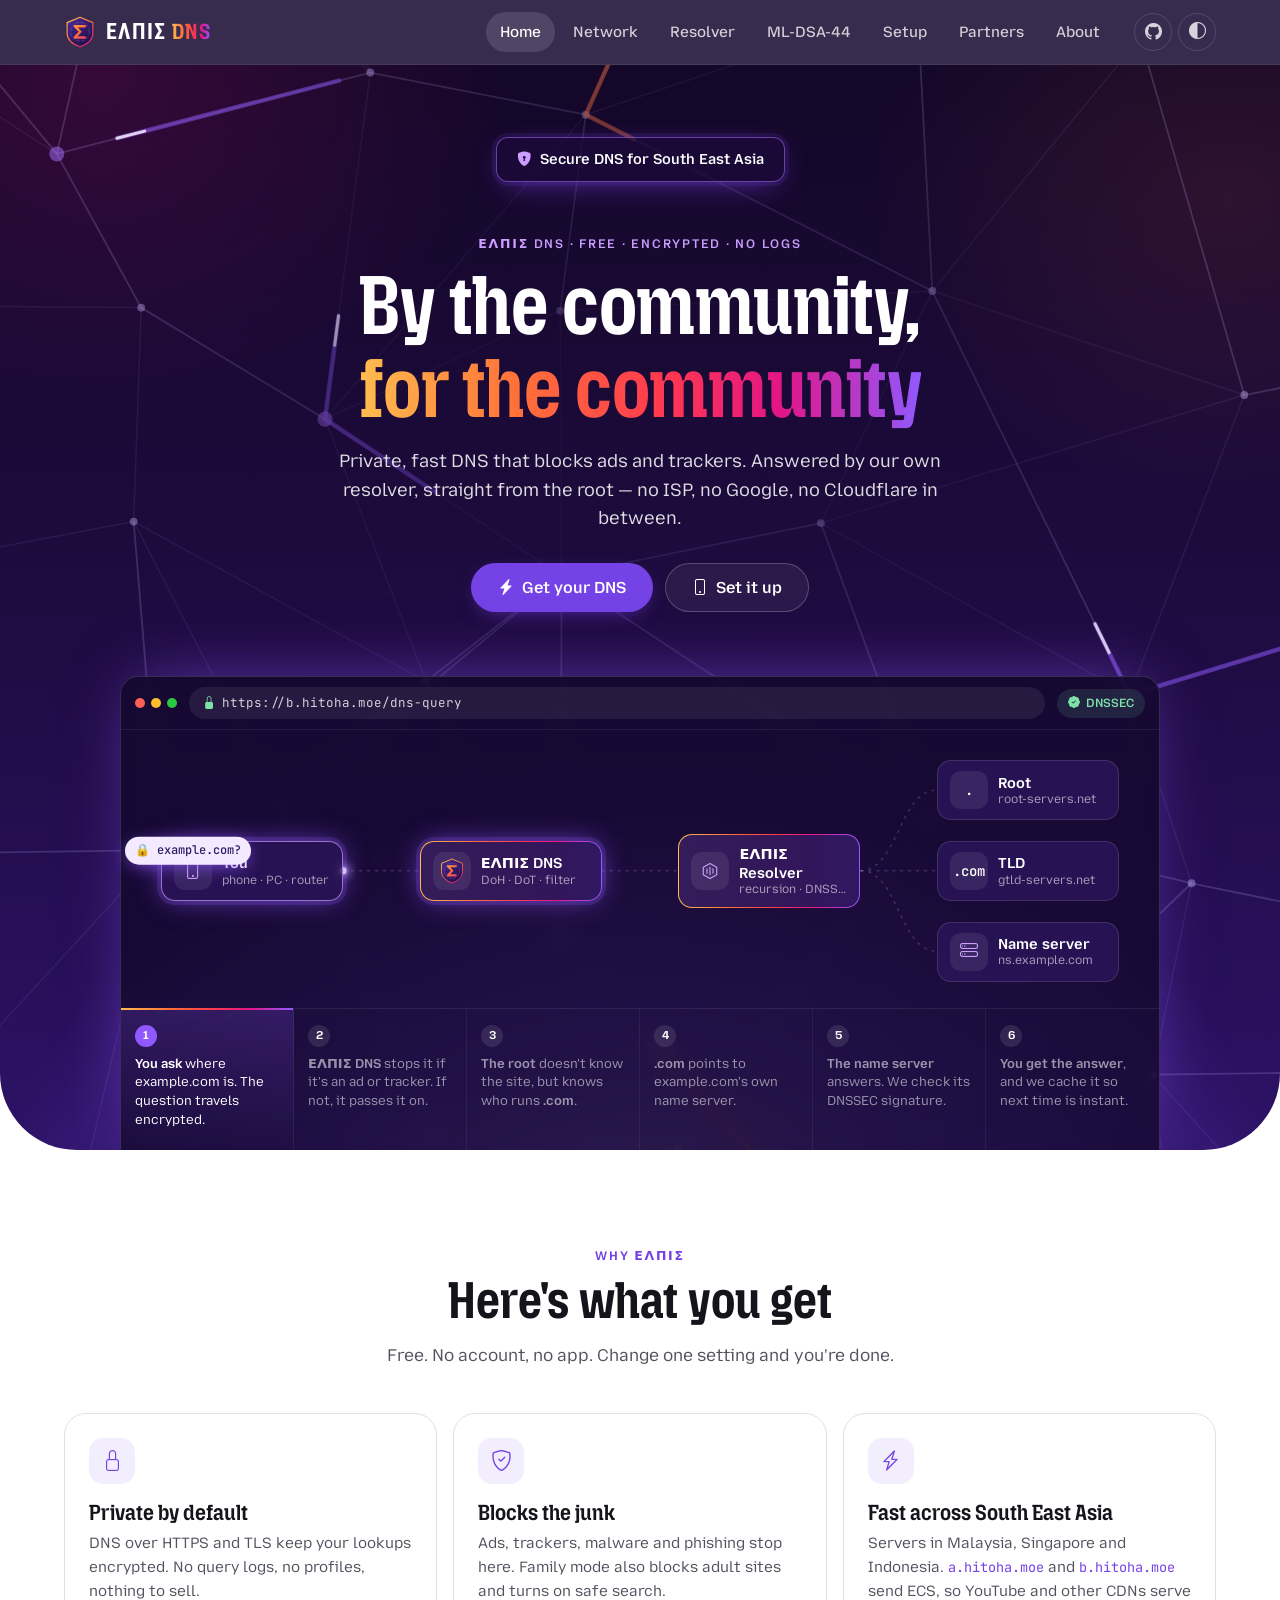
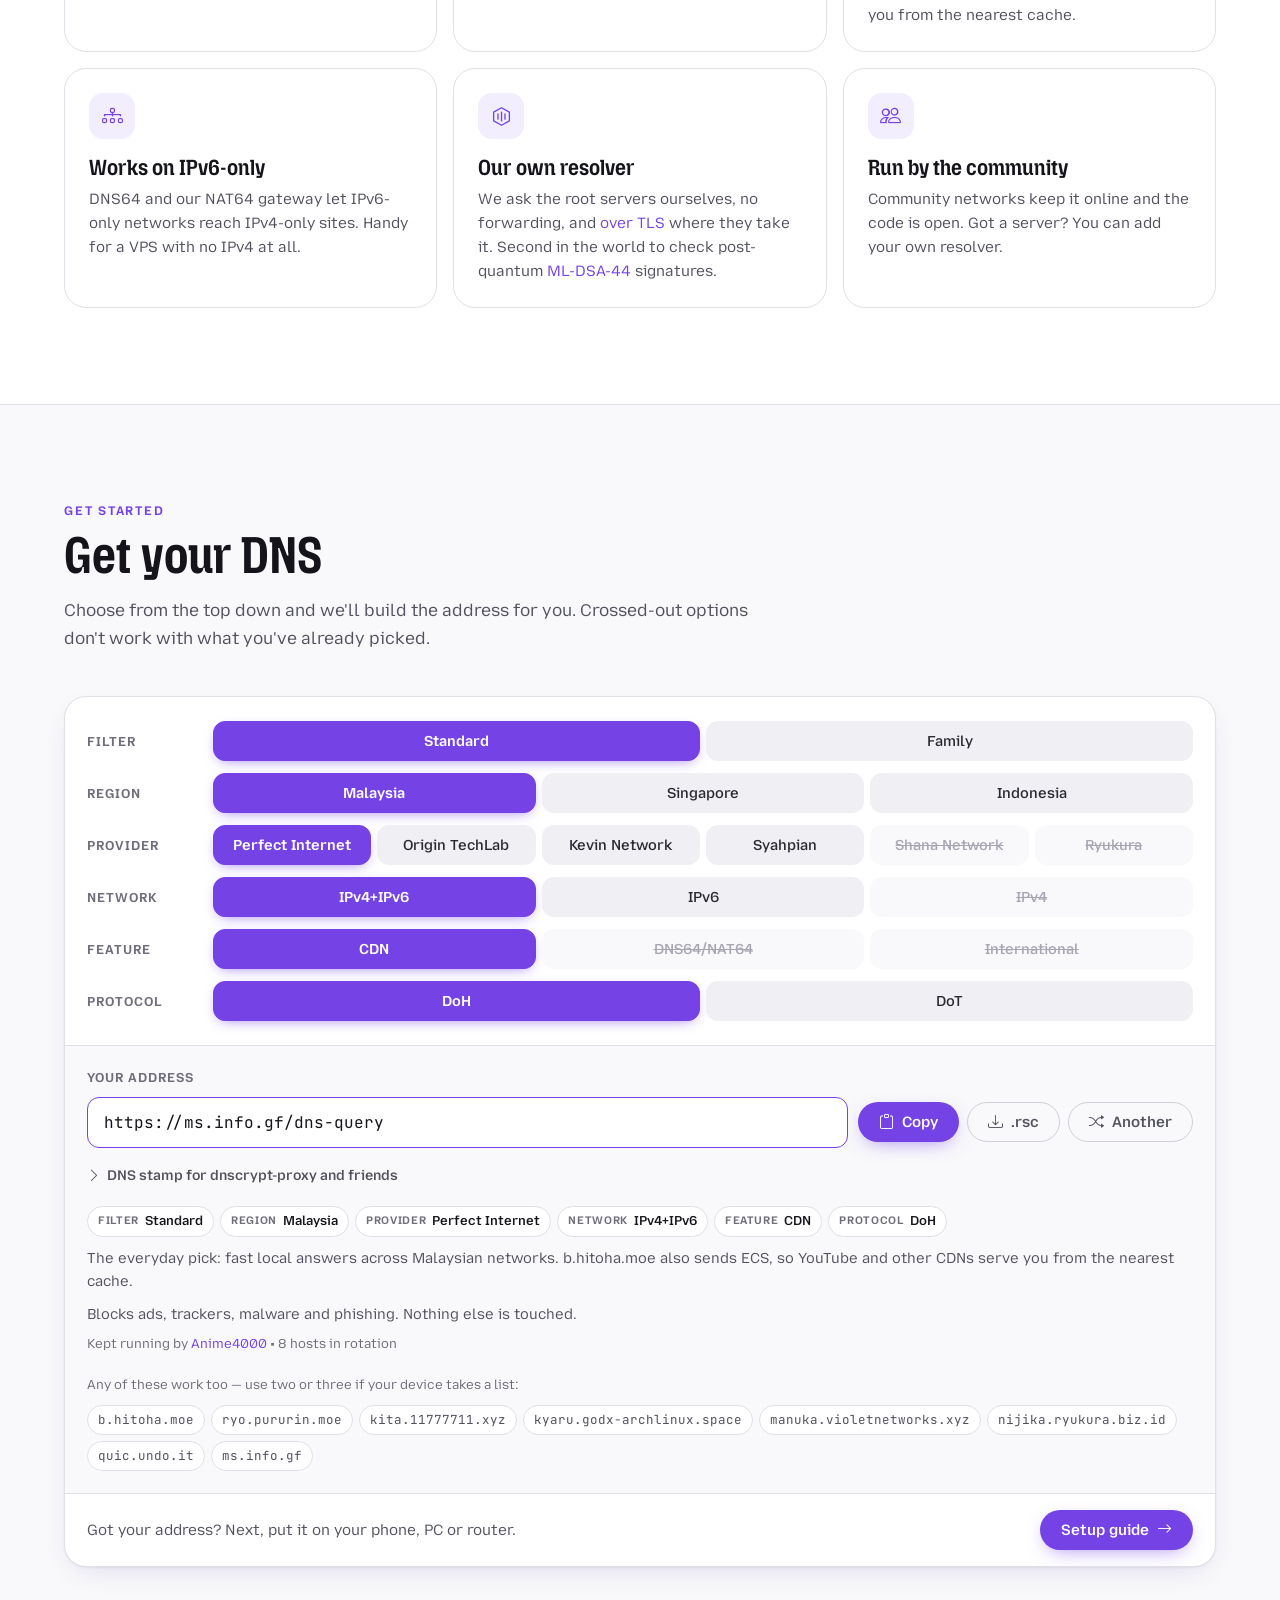
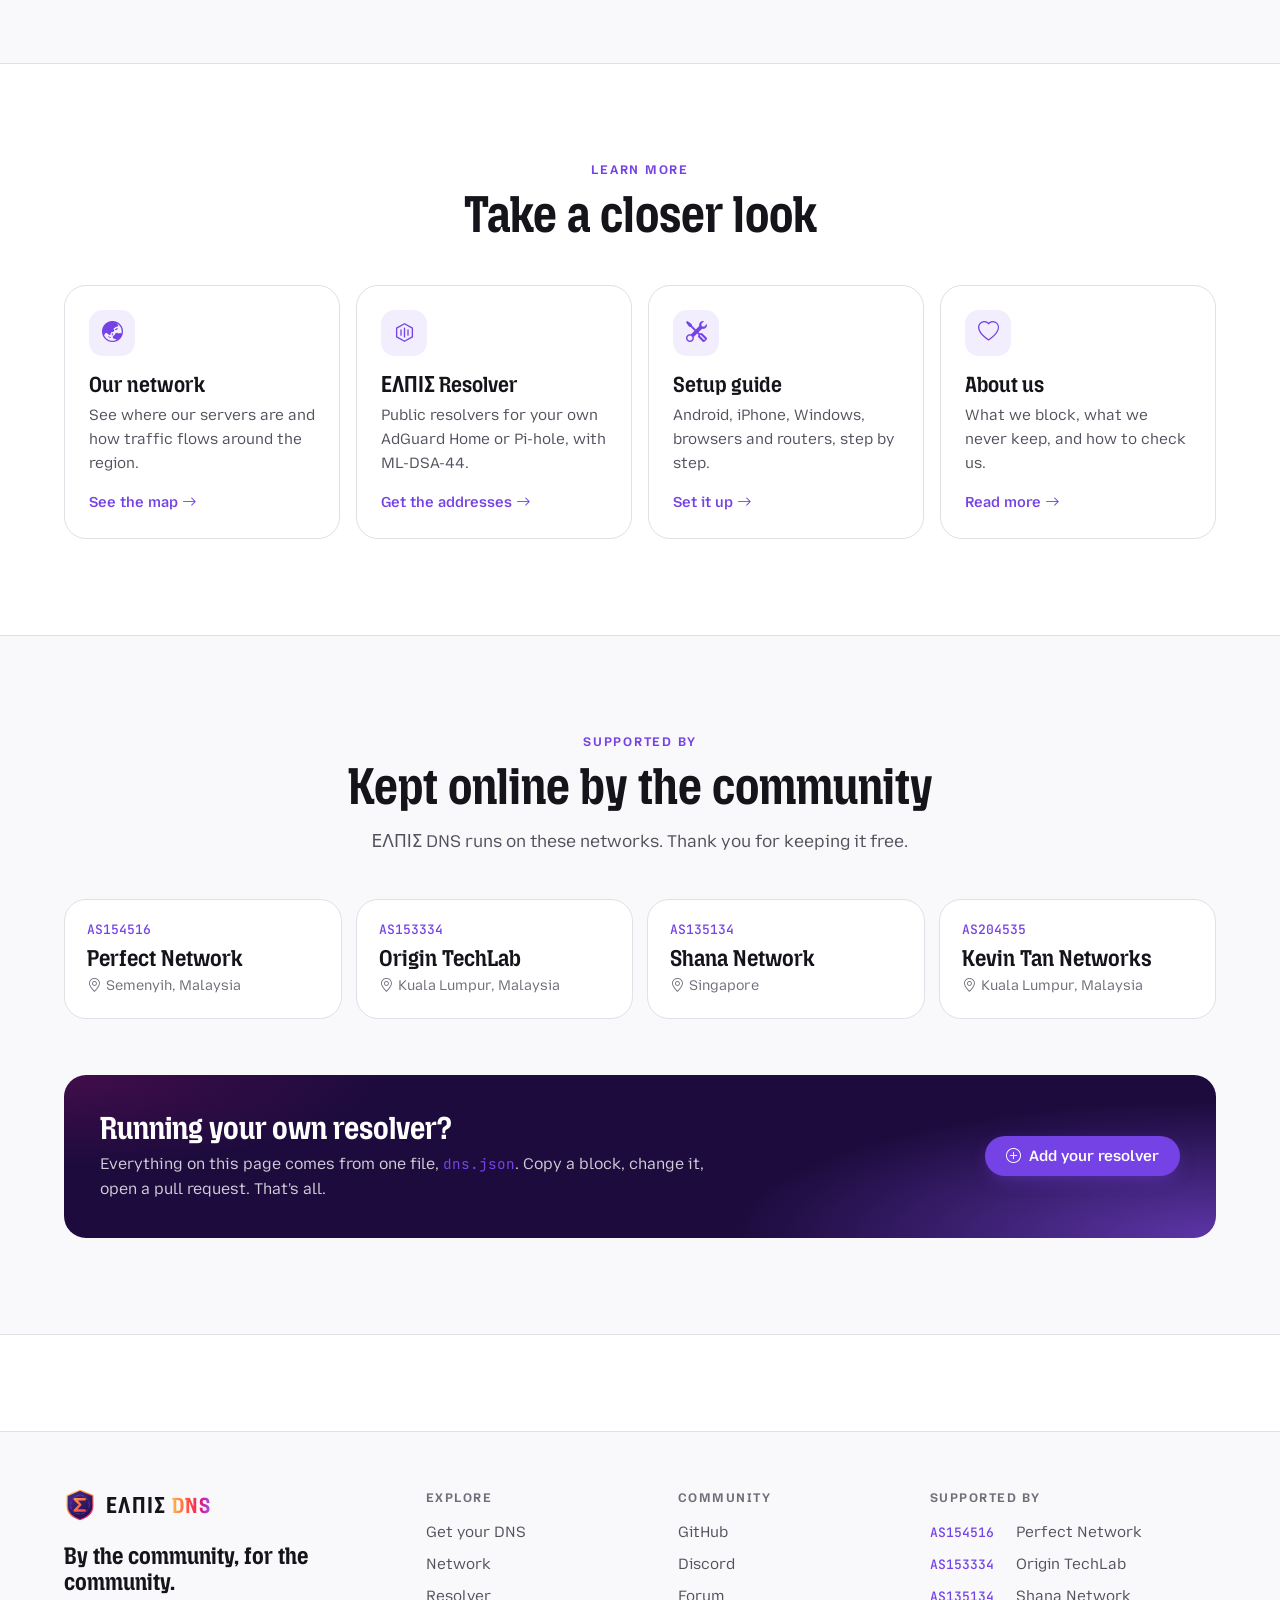
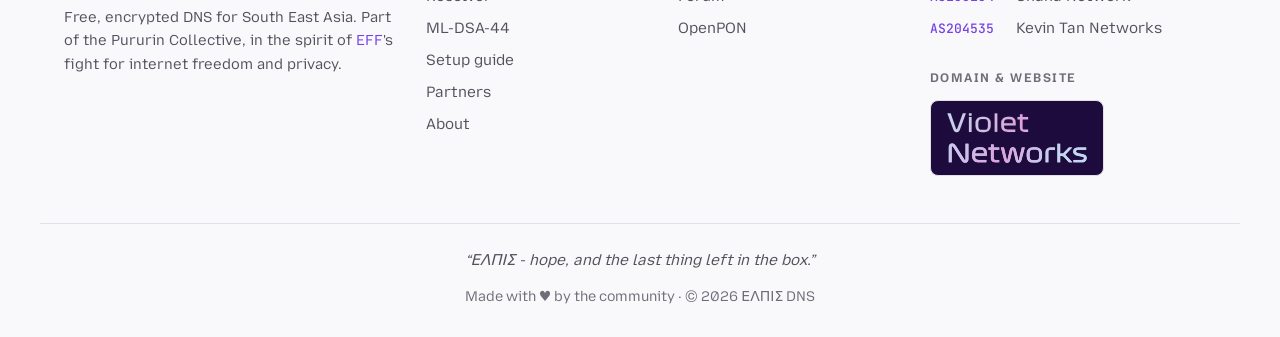
==== commit 0b00cb5c: "karen logo" ====
--- a/index.html
+++ b/index.html
@@ -61,7 +61,7 @@
 <!-- Mozilla's fonts carry no Greek: this one is only the letters of ΕΛΠΙΣ -->
 <link href="https://fonts.googleapis.com/css2?family=Roboto+Condensed:wght@700&text=%CE%95%CE%9B%CE%A0%CE%99%CE%A3&display=swap" rel="stylesheet">
 
-<link href="style-main.css?hash=c195e38e" rel="stylesheet">
+<link href="style-main.css?hash=1e79a291" rel="stylesheet">
 <link href="style-mobile.css?hash=45d49a63" rel="stylesheet">
 
 <meta name="description" content="Elpis DNS (ΕΛΠΙΣ): free, encrypted DNS for South East Asia, run by the community. DNS over HTTPS and TLS, ads and trackers blocked, no logs, and our own resolver all the way to the root.">
@@ -591,6 +591,11 @@
 				<li><a href="https://bgp.tools/as/135134" target="_blank" rel="noopener"><span class="as-num">AS135134</span> Shana Network</a></li>
 				<li><a href="https://bgp.tools/as/204535" target="_blank" rel="noopener"><span class="as-num">AS204535</span> Kevin Tan Networks</a></li>
 			</ul>
+
+			<h2 class="footer-title footer-title-more">Domain &amp; website</h2>
+			<div class="footer-sponsor">
+				<img src="img/violetnetworks-logo.svg?hash=347c59e6" alt="Violet Networks" class="footer-sponsor-logo" width="140" height="50">
+			</div>
 		</div>
 	</div>
 
--- a/style-main.css
+++ b/style-main.css
@@ -2514,6 +2514,29 @@
 	margin-right:4px;
 }
 
+.footer-title-more{
+	margin-top:28px;
+}
+
+/*
+	Violet Networks' wordmark is pastel, so it gets a night-violet tile in
+	both themes, the way the banners do; on white paper it would vanish.
+*/
+.footer-sponsor{
+	display:inline-block;
+	padding:12px 16px;
+
+	background:var(--night);
+	border:1px solid var(--line);
+	border-radius:var(--radius-sm);
+}
+
+.footer-sponsor-logo{
+	display:block;
+	width:140px;
+	height:auto;
+}
+
 .footer-bottom{
 	margin-top:40px;
 	padding-top:24px;
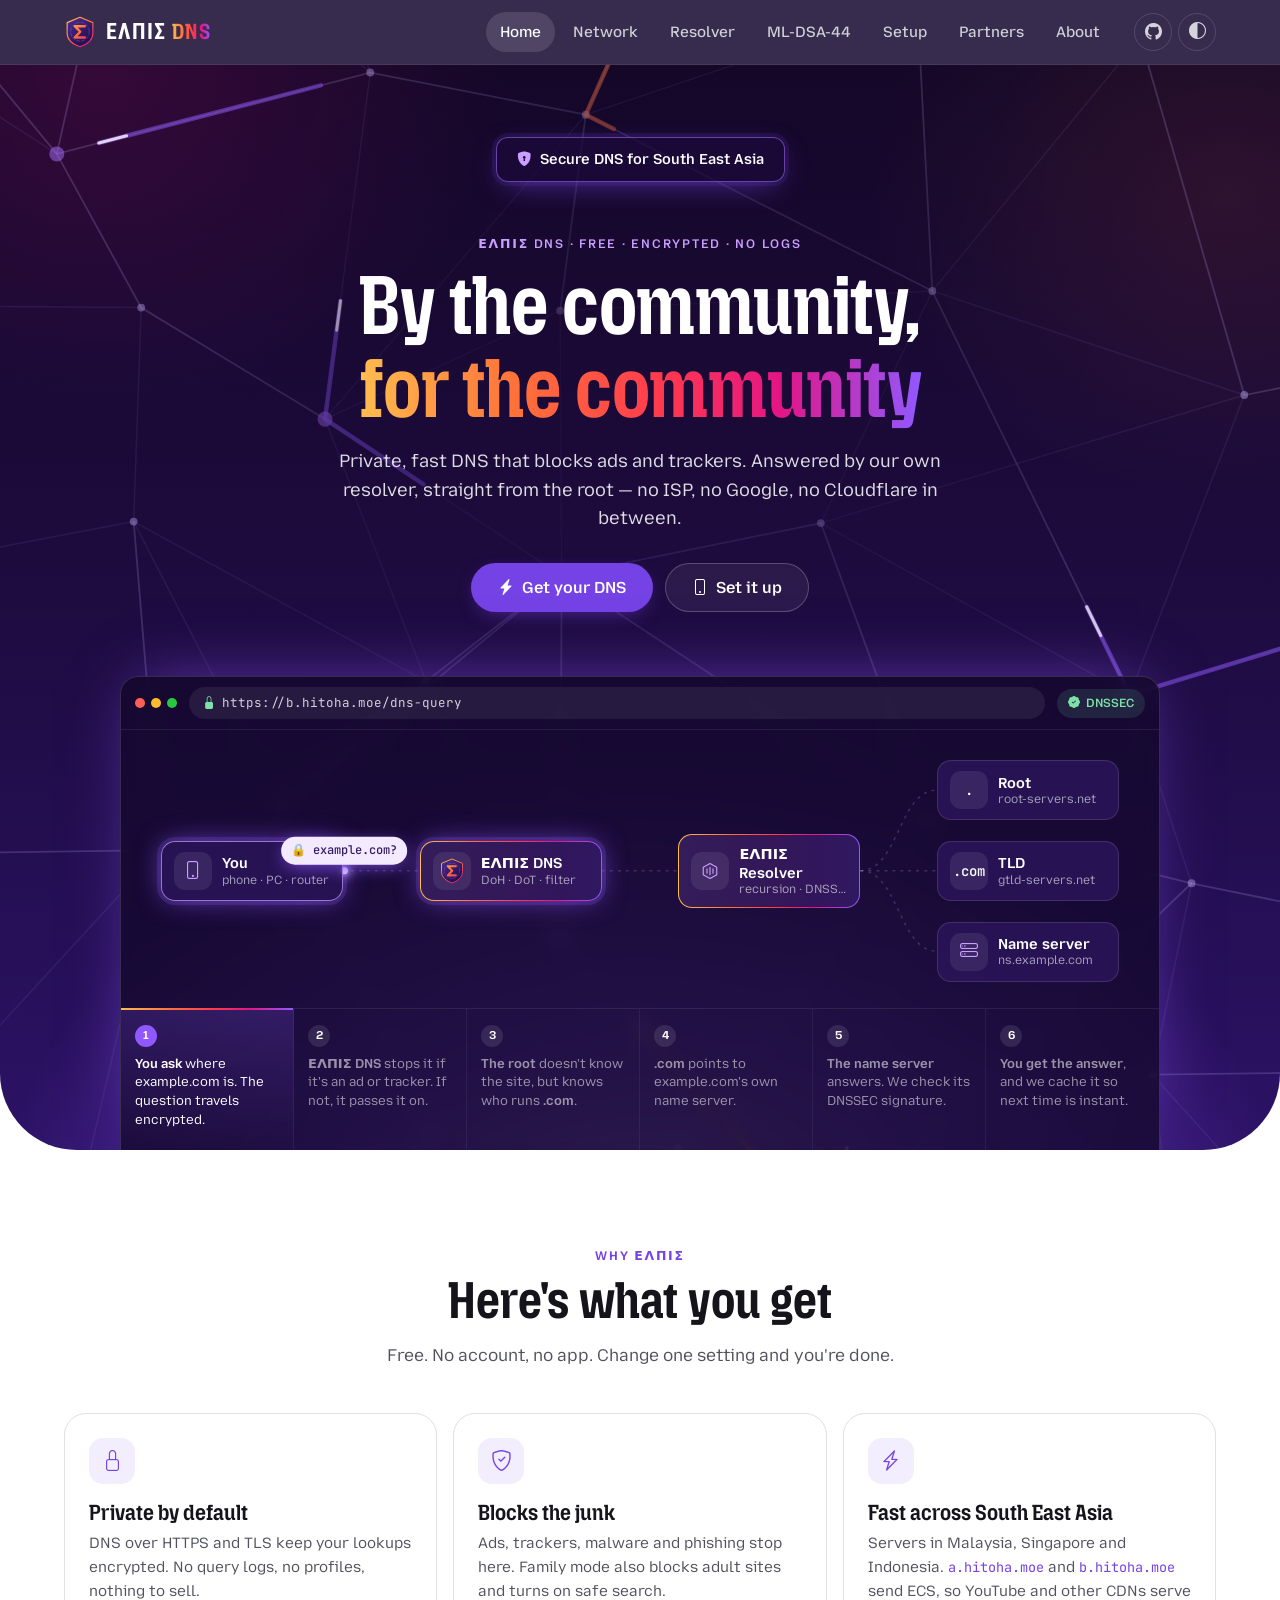
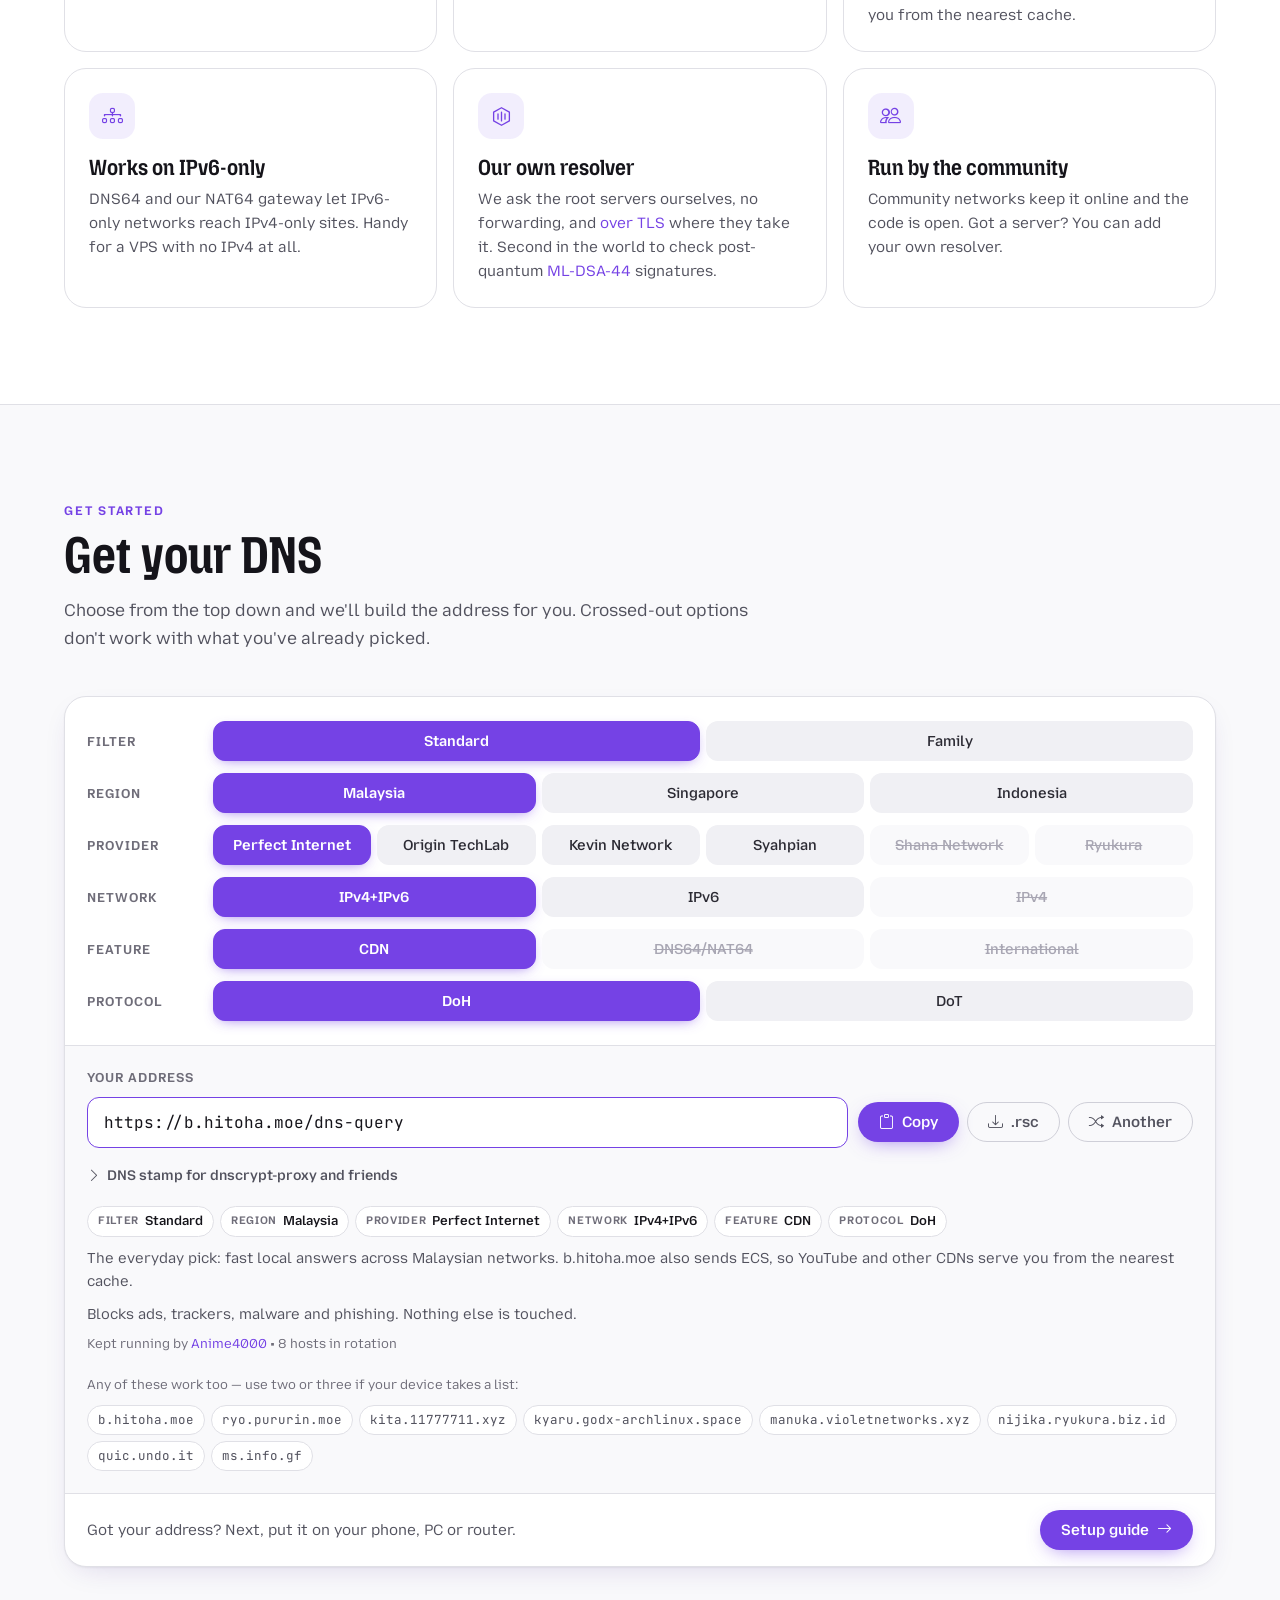
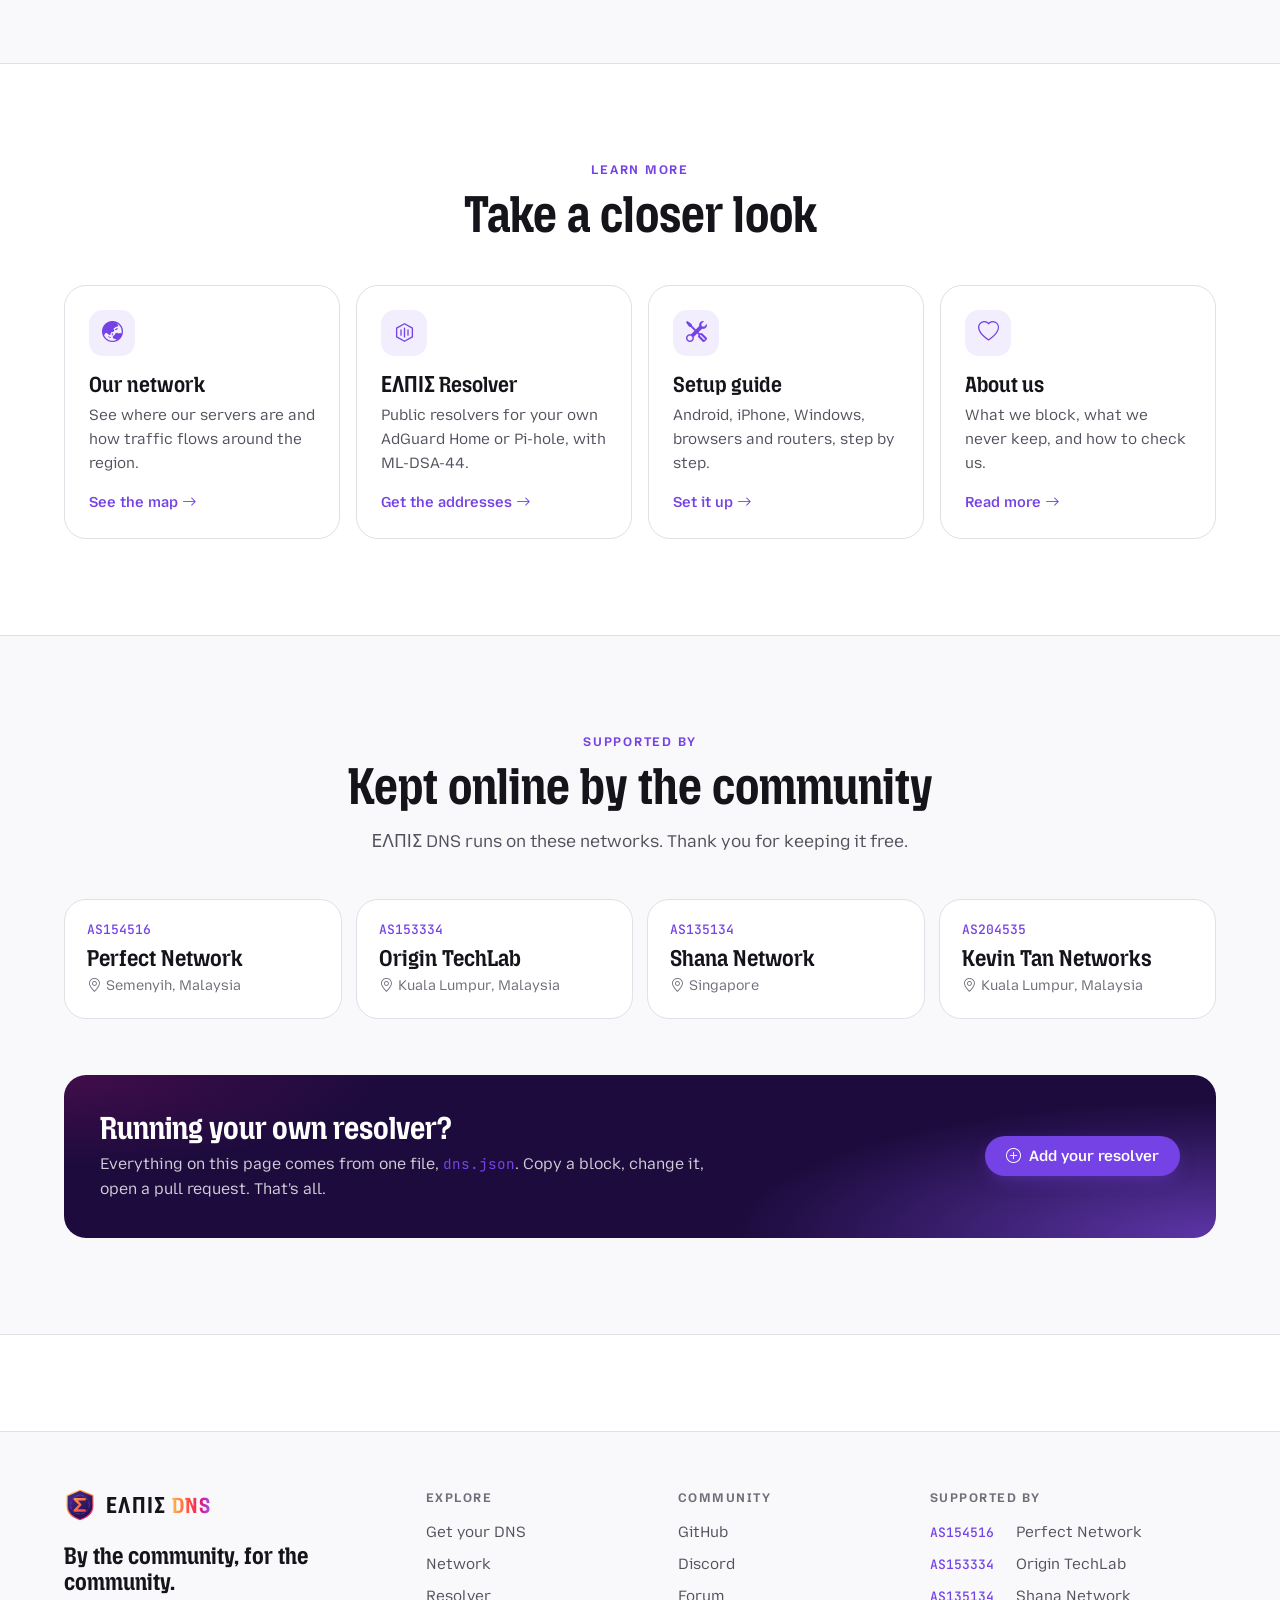
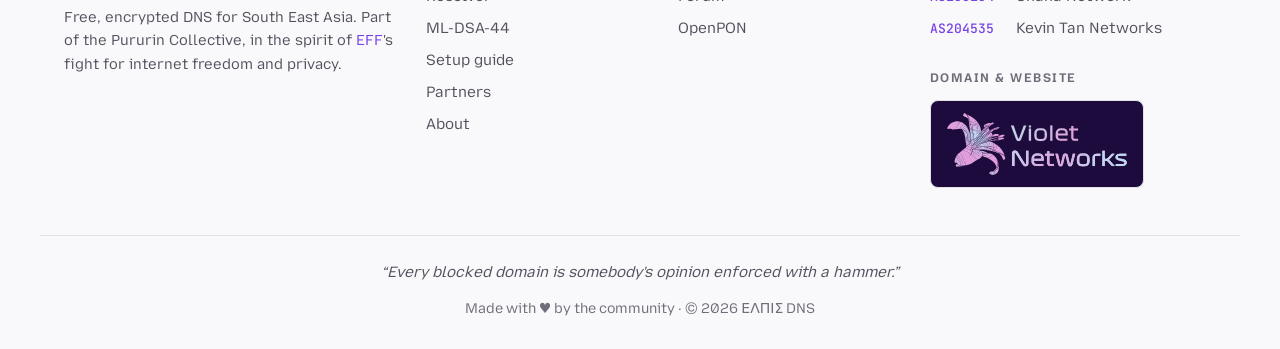
==== commit 74779b96: "svg logo" ====
--- a/index.html
+++ b/index.html
@@ -61,7 +61,7 @@
 <!-- Mozilla's fonts carry no Greek: this one is only the letters of ΕΛΠΙΣ -->
 <link href="https://fonts.googleapis.com/css2?family=Roboto+Condensed:wght@700&text=%CE%95%CE%9B%CE%A0%CE%99%CE%A3&display=swap" rel="stylesheet">
 
-<link href="style-main.css?hash=1e79a291" rel="stylesheet">
+<link href="style-main.css?hash=c2b817b8" rel="stylesheet">
 <link href="style-mobile.css?hash=45d49a63" rel="stylesheet">
 
 <meta name="description" content="Elpis DNS (ΕΛΠΙΣ): free, encrypted DNS for South East Asia, run by the community. DNS over HTTPS and TLS, ads and trackers blocked, no logs, and our own resolver all the way to the root.">
@@ -593,9 +593,9 @@
 			</ul>
 
 			<h2 class="footer-title footer-title-more">Domain &amp; website</h2>
-			<div class="footer-sponsor">
-				<img src="img/violetnetworks-logo.svg?hash=347c59e6" alt="Violet Networks" class="footer-sponsor-logo" width="140" height="50">
-			</div>
+			<a class="footer-sponsor" href="https://karen.violetnetworks.xyz/" target="_blank" rel="noopener">
+				<img src="img/violetnetworks-logo.svg?hash=72ef2be5" alt="Violet Networks" class="footer-sponsor-logo" width="180" height="62">
+			</a>
 		</div>
 	</div>
 
--- a/style-main.css
+++ b/style-main.css
@@ -2529,11 +2529,17 @@
 	background:var(--night);
 	border:1px solid var(--line);
 	border-radius:var(--radius-sm);
+
+	transition:border-color var(--speed);
+}
+
+.footer-sponsor:hover{
+	border-color:var(--accent);
 }
 
 .footer-sponsor-logo{
 	display:block;
-	width:140px;
+	width:180px;
 	height:auto;
 }
 
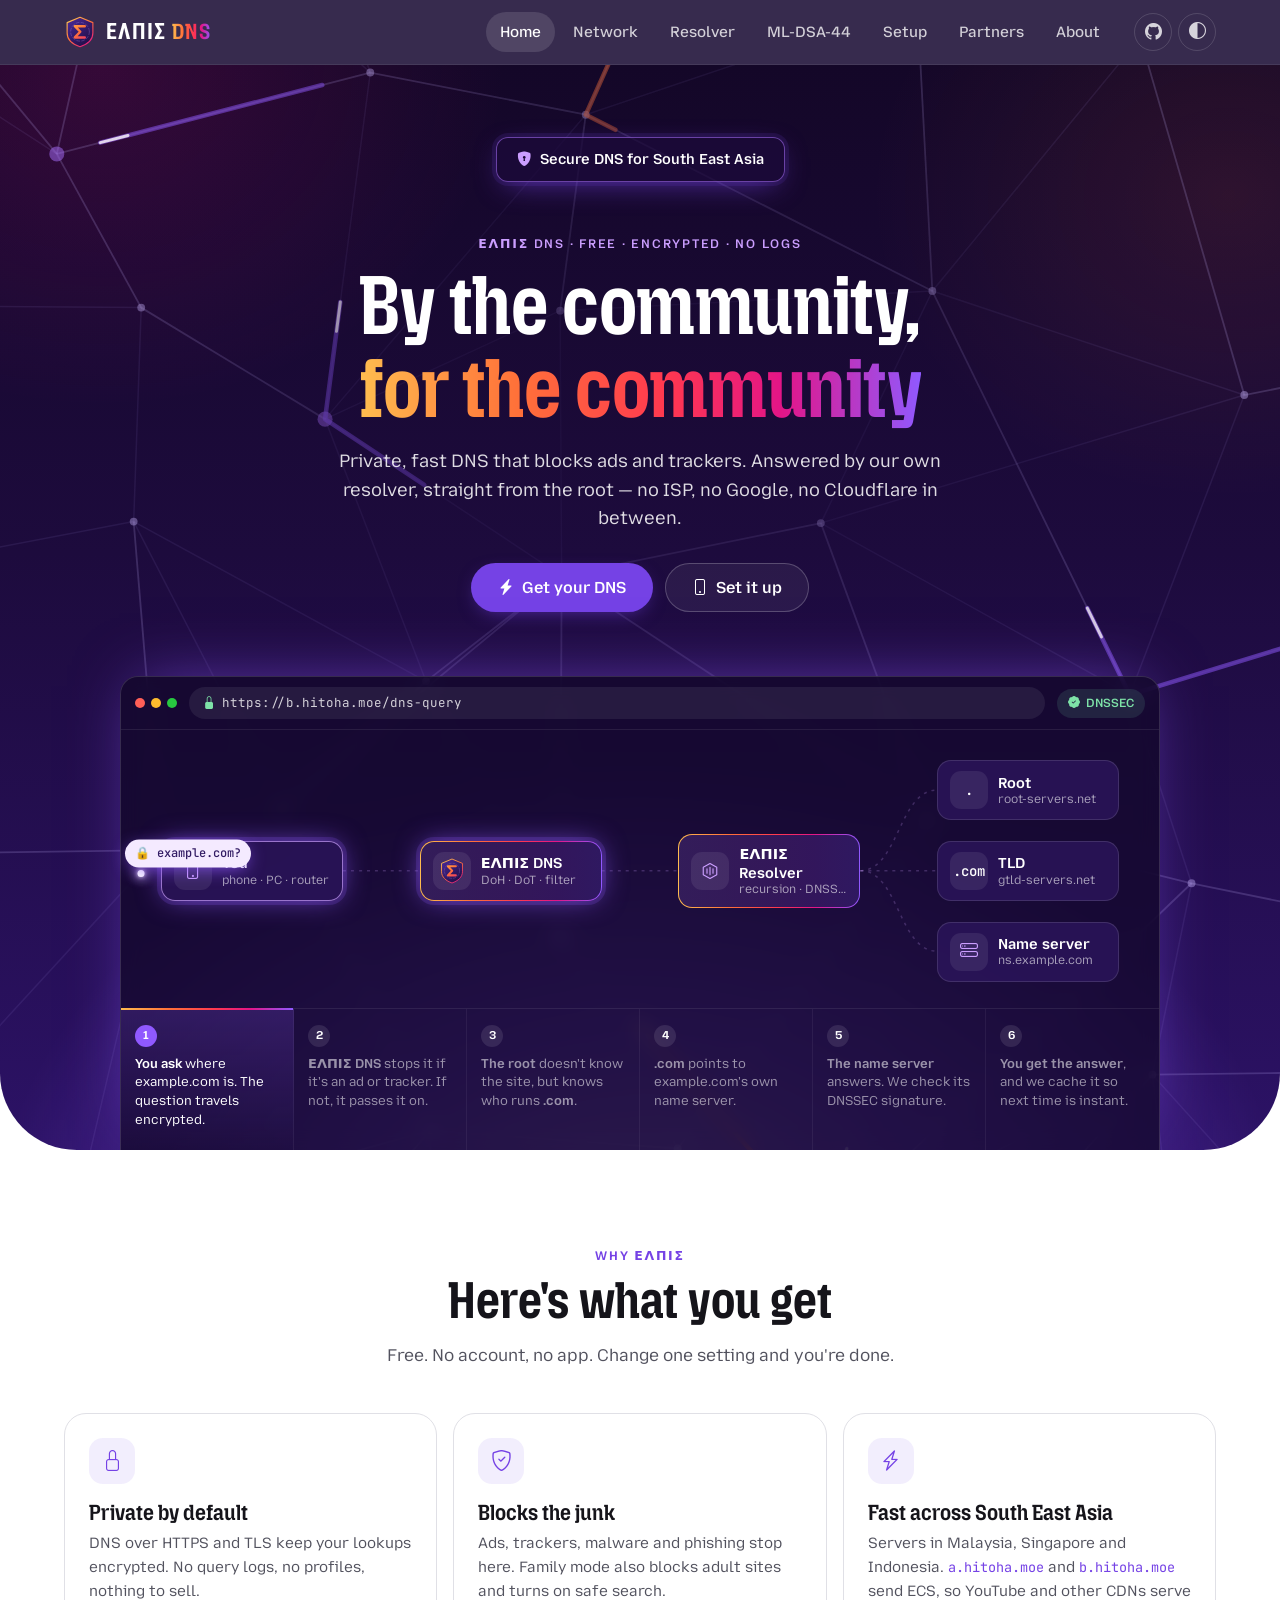
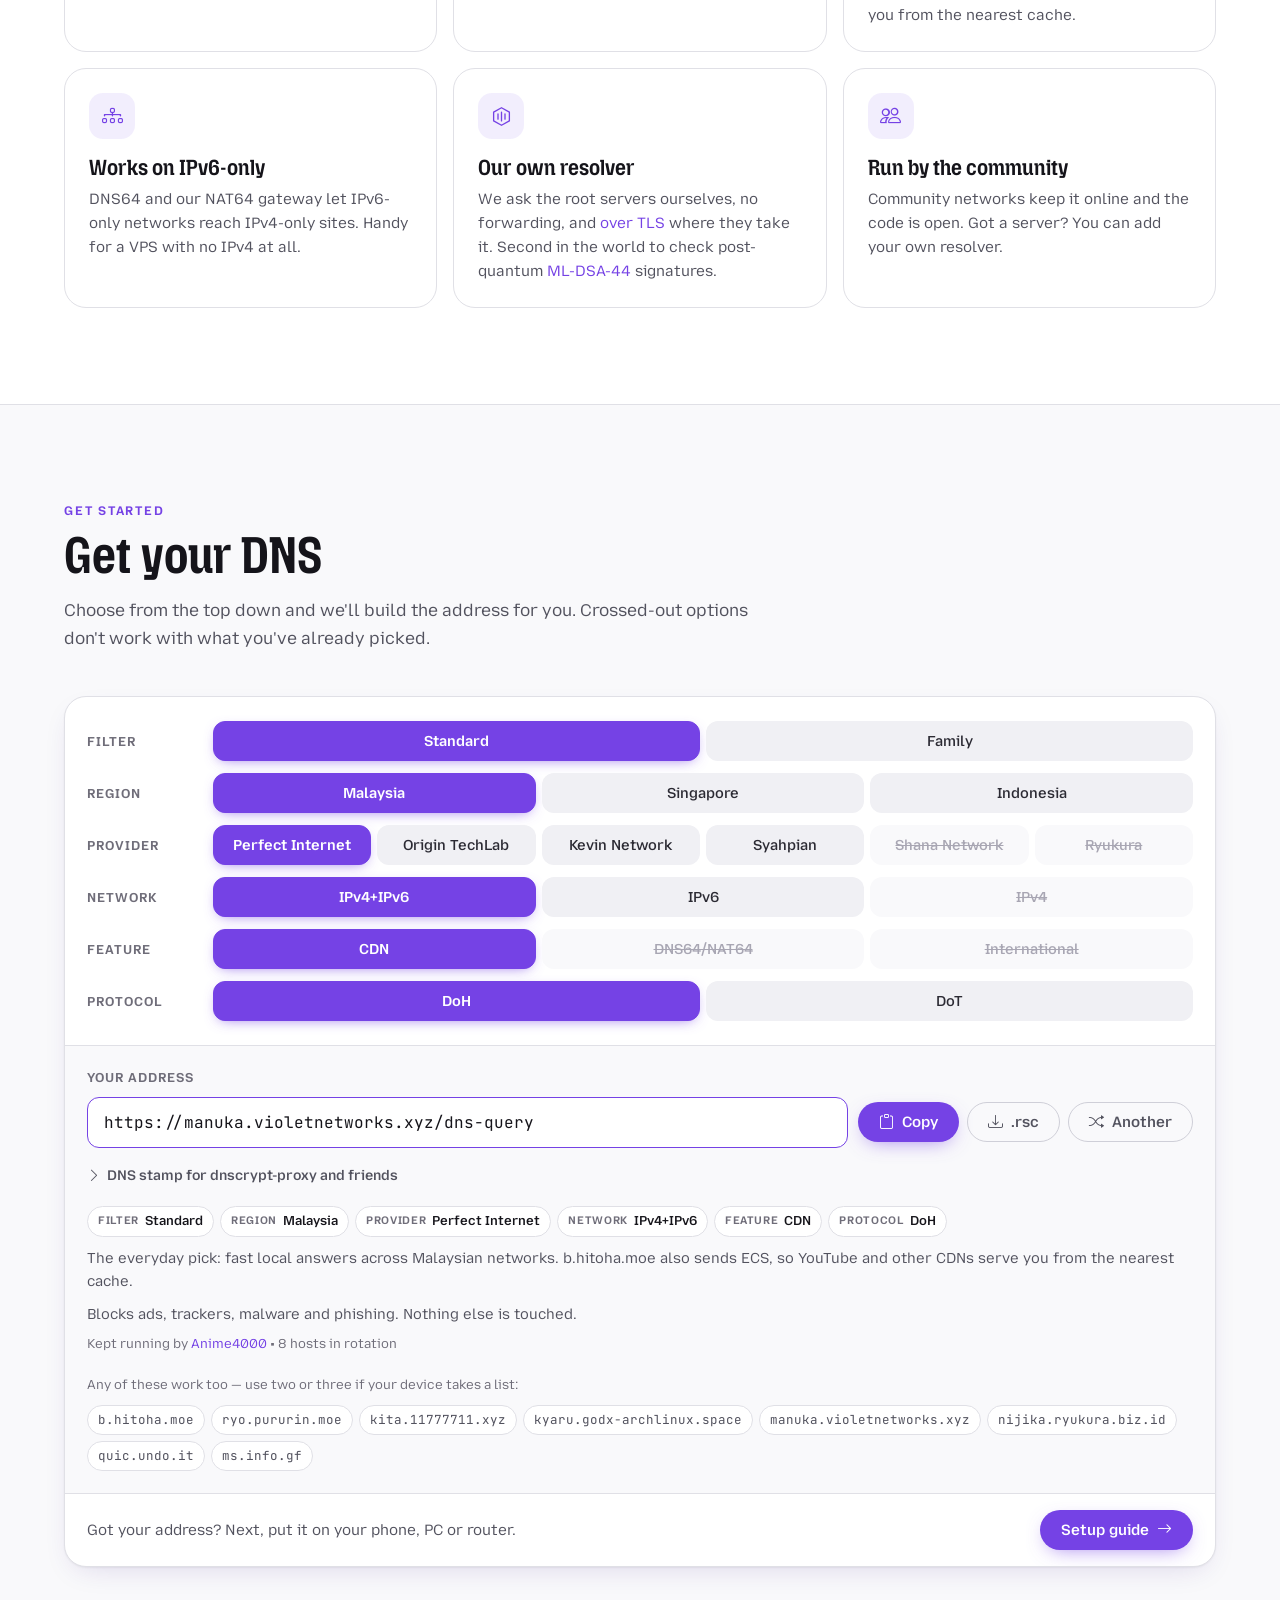
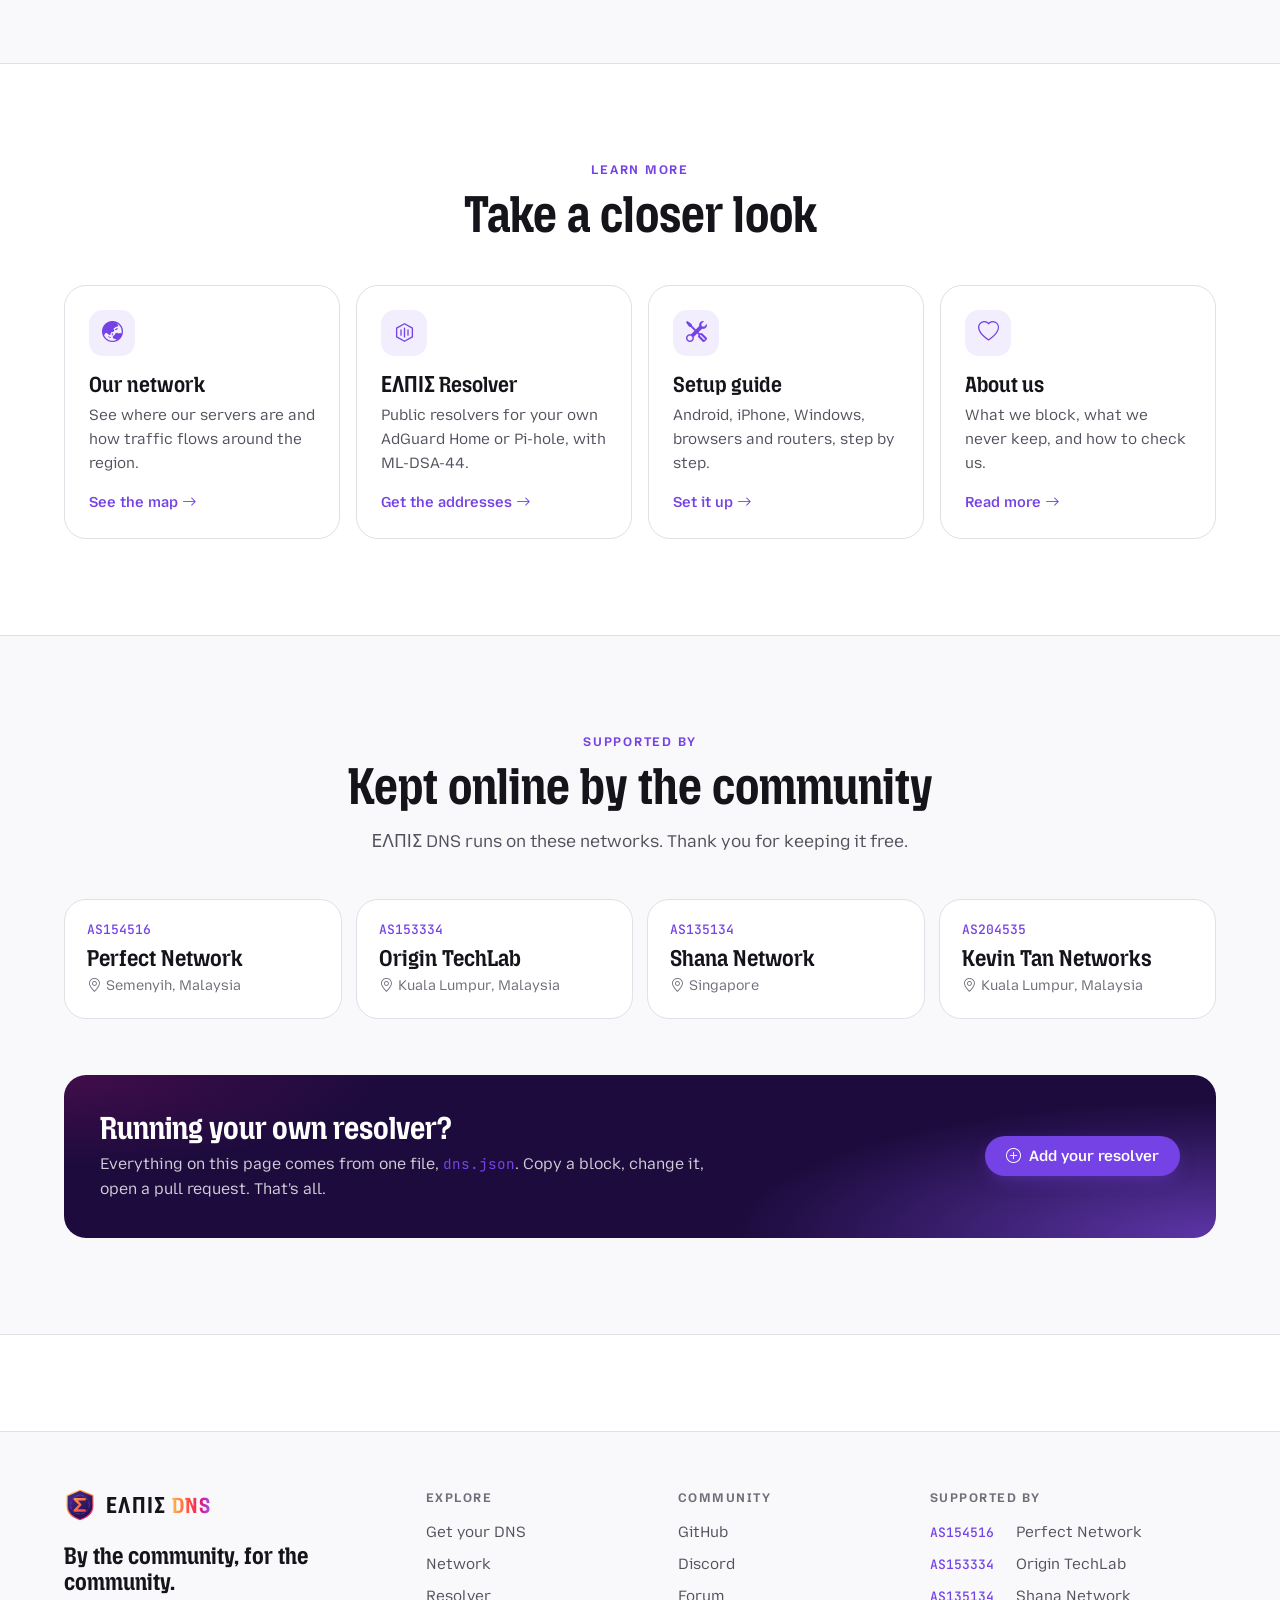
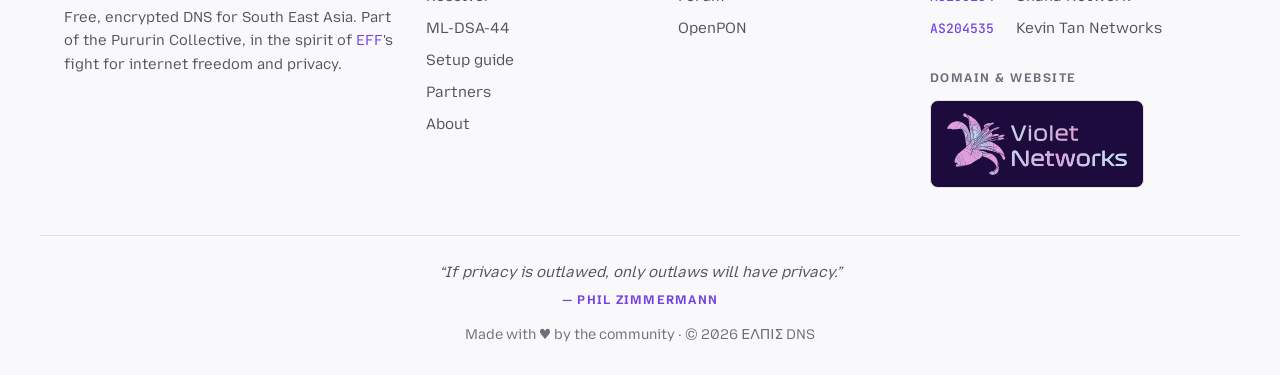
==== commit 9eeb1f02: "Point Violet Networks sponsor link to violetnetworks.xyz Co-Authored-By: Claude Opus 5.5 <noreply@an" ====
--- a/index.html
+++ b/index.html
@@ -593,7 +593,7 @@
 			</ul>
 
 			<h2 class="footer-title footer-title-more">Domain &amp; website</h2>
-			<a class="footer-sponsor" href="https://karen.violetnetworks.xyz/" target="_blank" rel="noopener">
+			<a class="footer-sponsor" href="https://violetnetworks.xyz/" target="_blank" rel="noopener">
 				<img src="img/violetnetworks-logo.svg?hash=72ef2be5" alt="Violet Networks" class="footer-sponsor-logo" width="180" height="62">
 			</a>
 		</div>
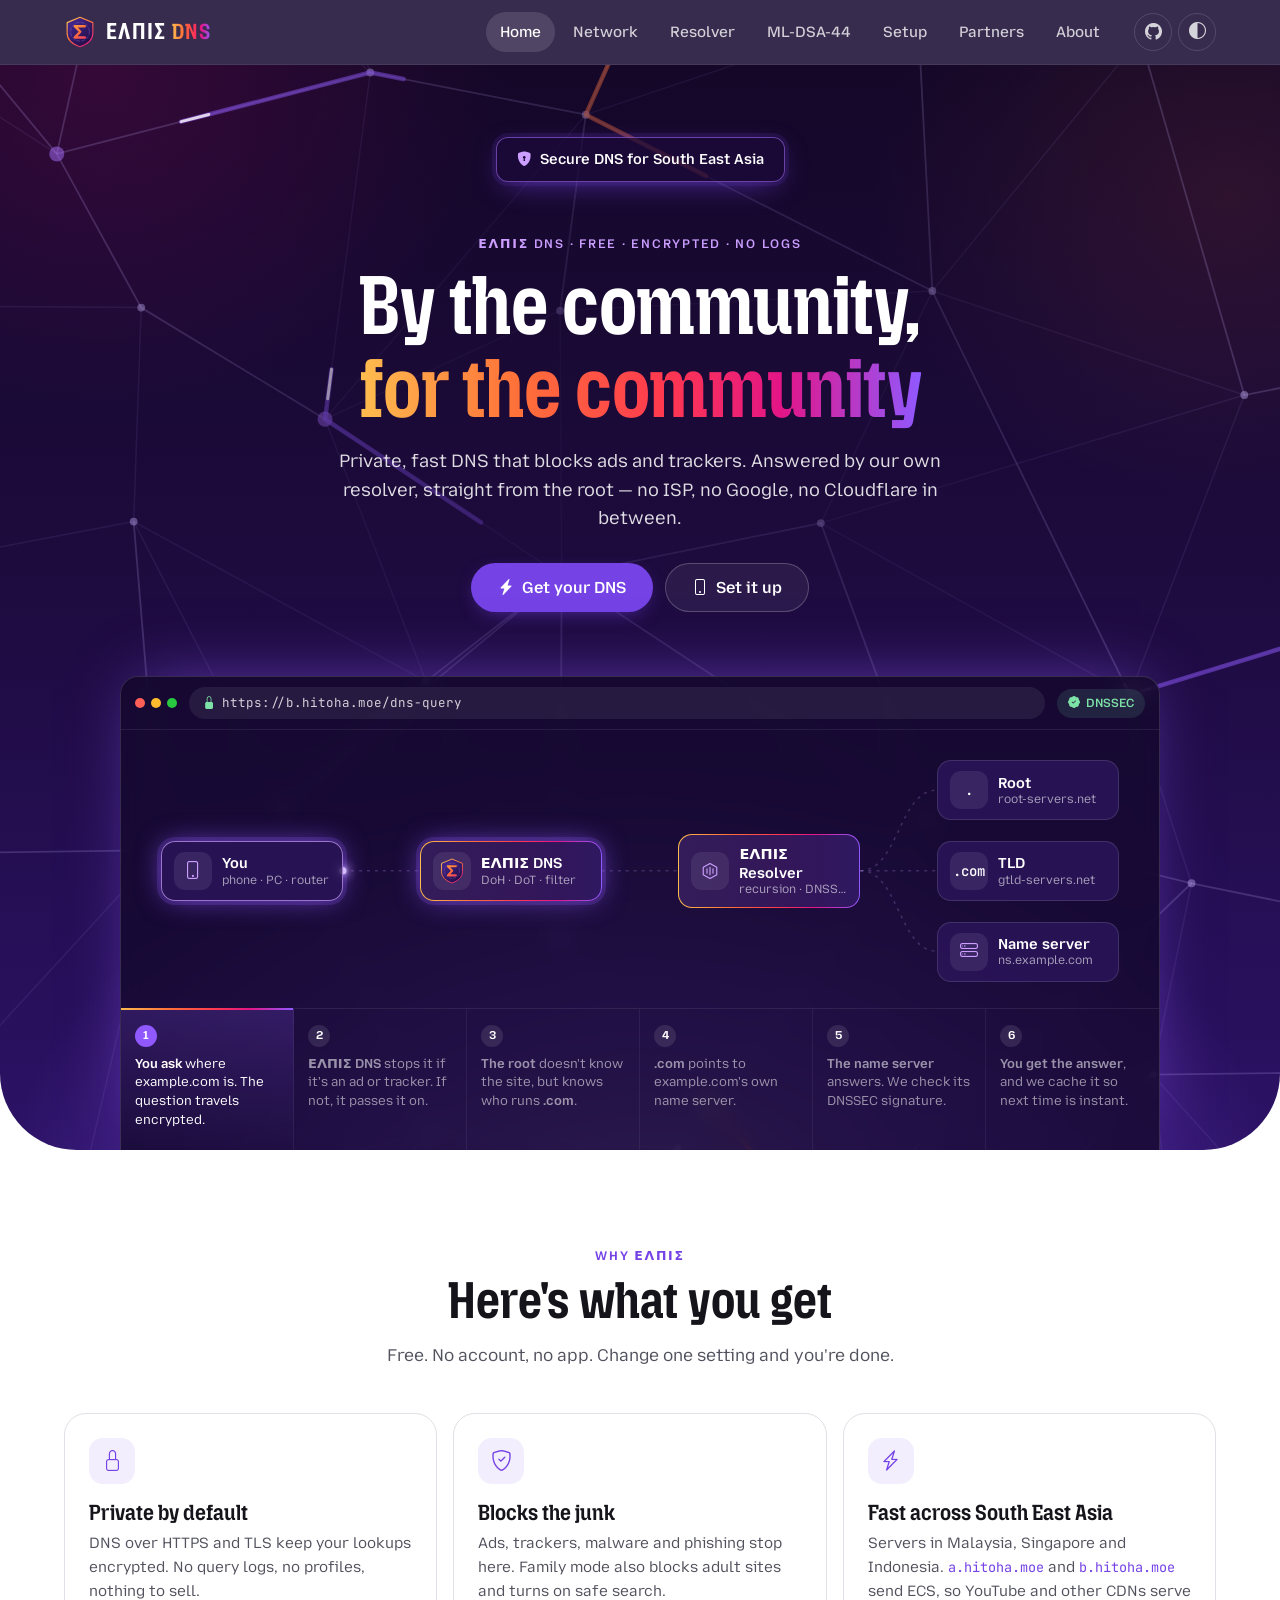
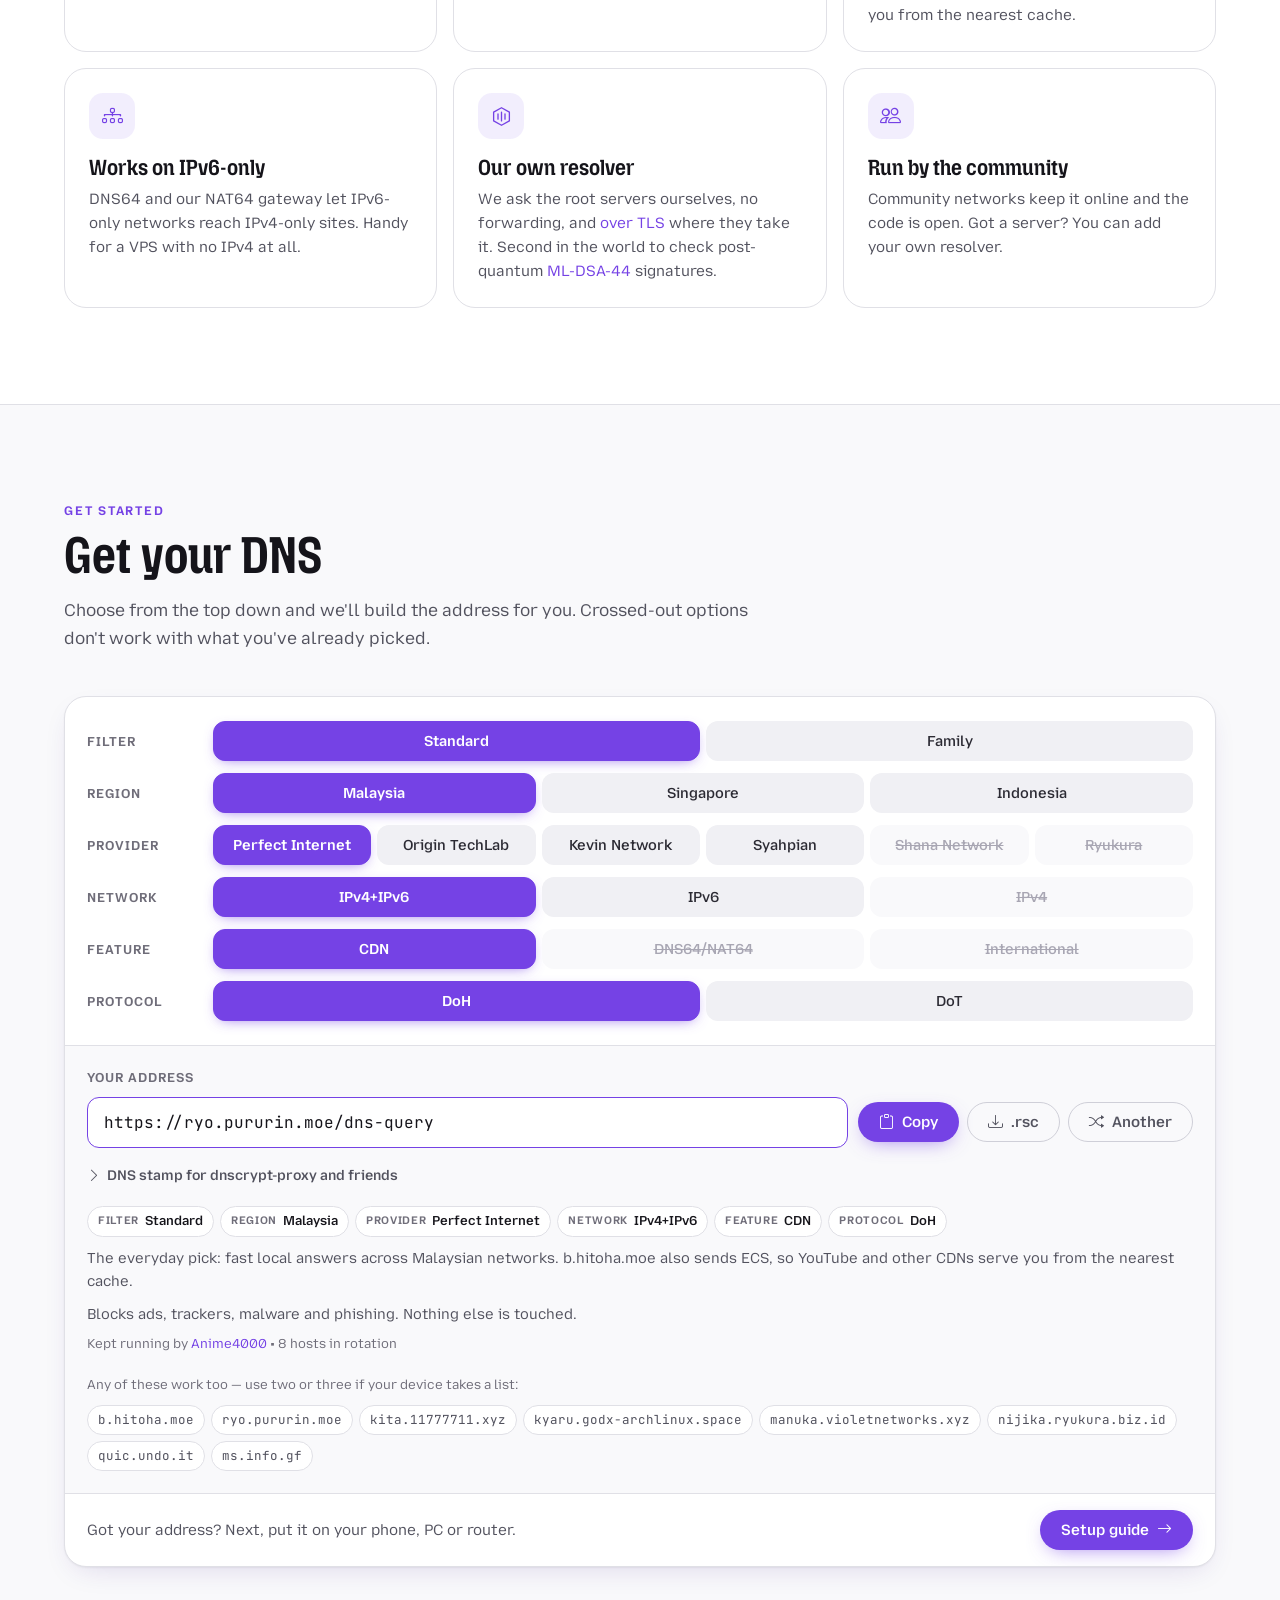
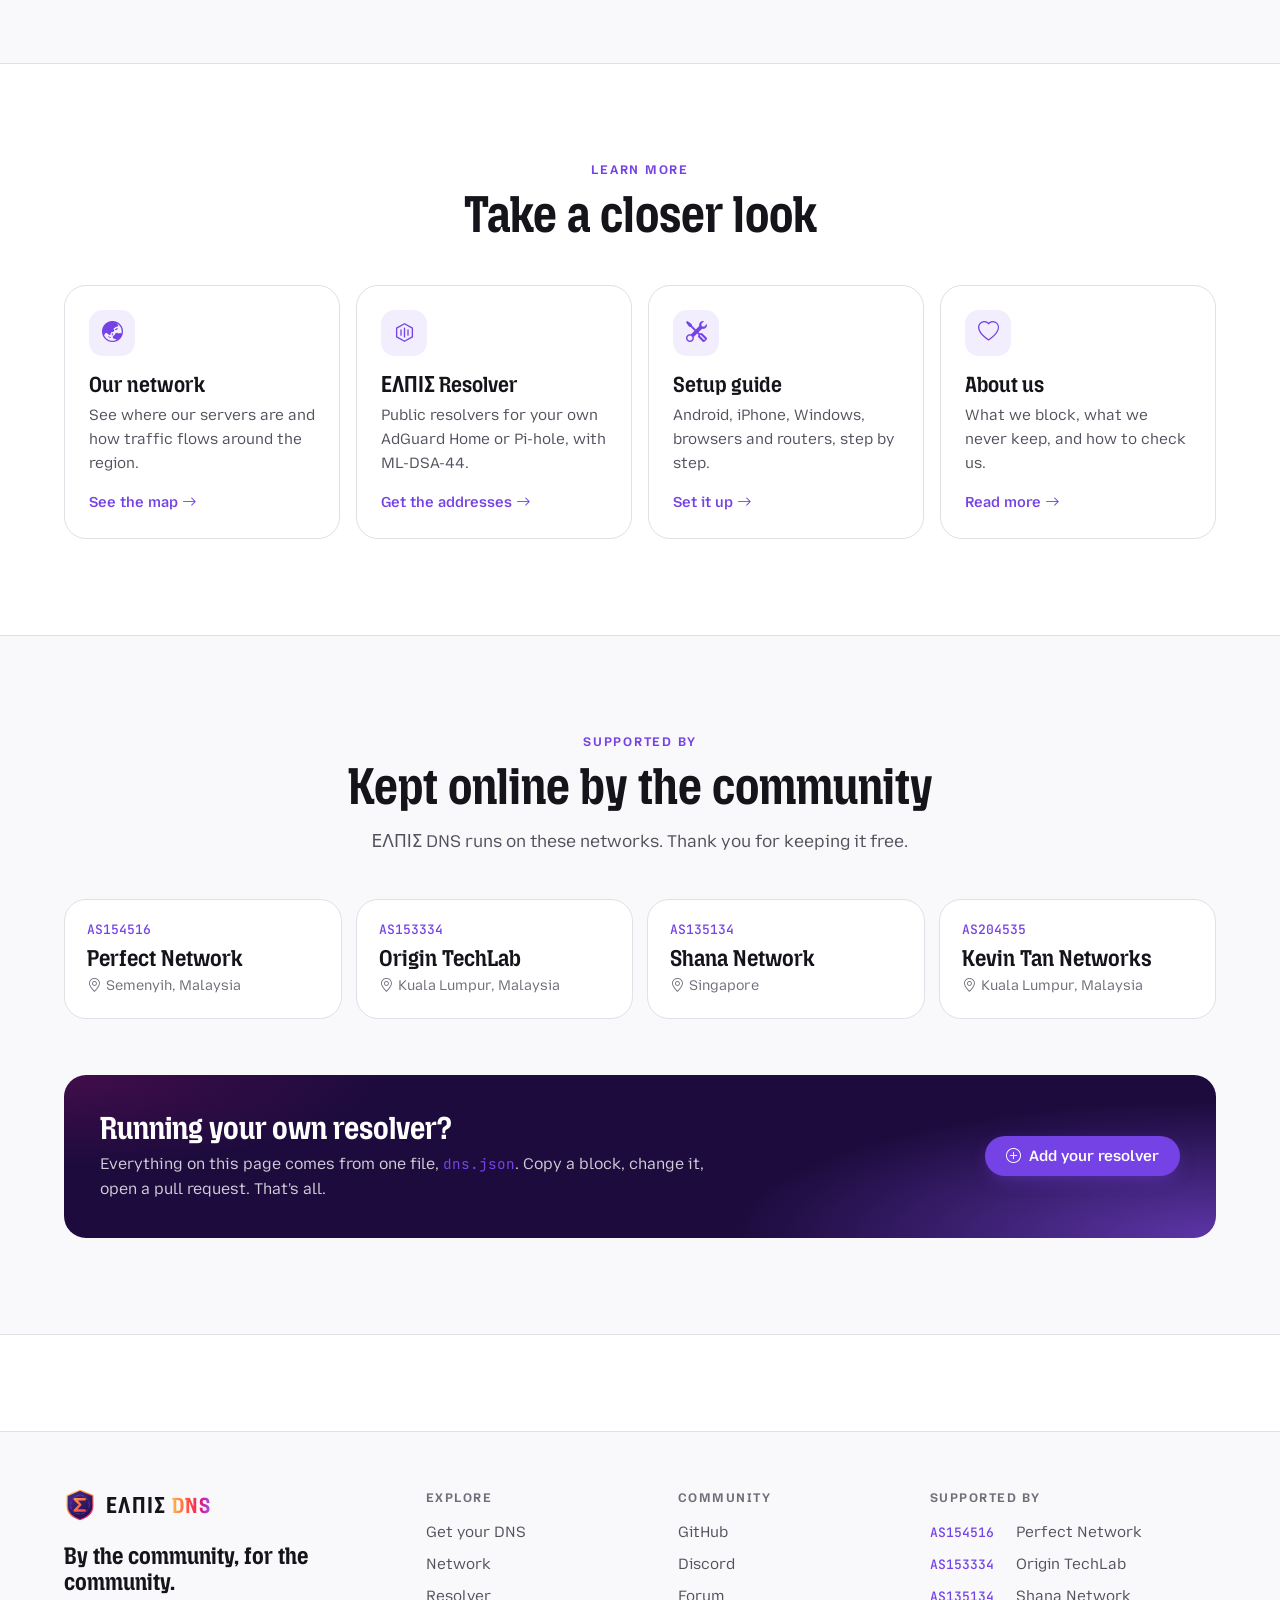
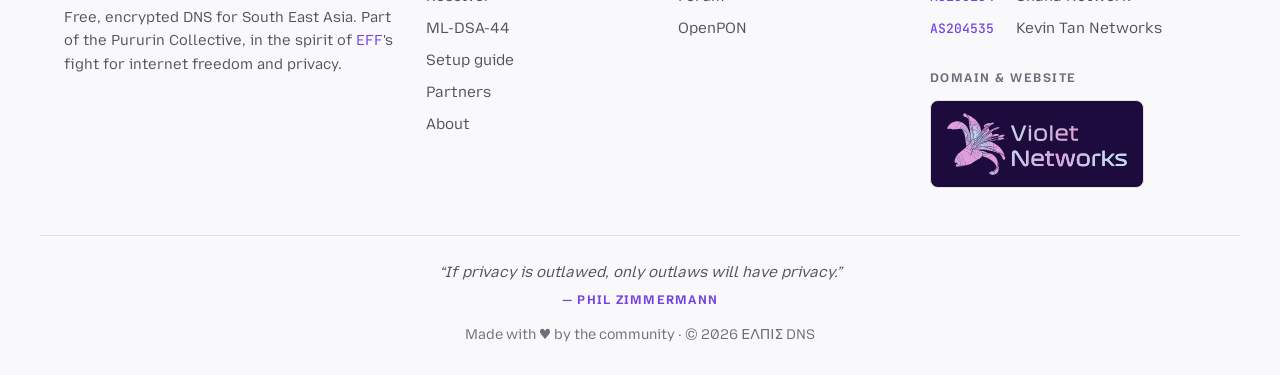
==== commit 74399c0e: "Resolver: 2.5.0 Erdentempel, and the road to it The resolver page gets a section on Erdentempel's ga" ====
--- a/index.html
+++ b/index.html
@@ -61,8 +61,8 @@
 <!-- Mozilla's fonts carry no Greek: this one is only the letters of ΕΛΠΙΣ -->
 <link href="https://fonts.googleapis.com/css2?family=Roboto+Condensed:wght@700&text=%CE%95%CE%9B%CE%A0%CE%99%CE%A3&display=swap" rel="stylesheet">
 
-<link href="style-main.css?hash=c2b817b8" rel="stylesheet">
-<link href="style-mobile.css?hash=45d49a63" rel="stylesheet">
+<link href="style-main.css?hash=74386bac" rel="stylesheet">
+<link href="style-mobile.css?hash=5f87fafb" rel="stylesheet">
 
 <meta name="description" content="Elpis DNS (ΕΛΠΙΣ): free, encrypted DNS for South East Asia, run by the community. DNS over HTTPS and TLS, ads and trackers blocked, no logs, and our own resolver all the way to the root.">
 <link rel="canonical" href="https://elpis.violetnetworks.xyz/">
--- a/style-main.css
+++ b/style-main.css
@@ -609,6 +609,57 @@
 	color:#fff;
 }
 
+/* The latest release, one line under the lead. */
+.release-chip{
+	display:inline-flex;
+	align-items:center;
+	gap:10px;
+
+	margin-top:24px;
+	padding:6px 16px 6px 6px;
+	border-radius:var(--pill);
+
+	background:rgba(255,255,255,.07);
+	border:1px solid rgba(255,255,255,.18);
+
+	color:rgba(255,255,255,.82);
+	font-size:14px;
+	transition:var(--speed);
+}
+
+.release-chip:hover{
+	background:rgba(255,255,255,.13);
+	border-color:rgba(255,255,255,.34);
+	color:#fff;
+	text-decoration:none;
+}
+
+.release-ver{
+	padding:3px 10px;
+	border-radius:var(--pill);
+	background:var(--violet);
+	box-shadow:0 0 18px -2px rgba(255,113,57,.7);
+
+	color:#fff;
+	font-family:var(--font-mono);
+	font-size:12.5px;
+	font-weight:500;
+}
+
+.release-name{
+	color:#fff;
+	font-weight:650;
+}
+
+.release-chip i{
+	color:var(--lavender);
+	transition:transform var(--speed);
+}
+
+.release-chip:hover i{
+	transform:translateX(3px);
+}
+
 /* ---------- the DNS flow, in a browser window ---------- */
 
 /*
@@ -2441,6 +2492,626 @@
 	.copy-code{ opacity:1 }
 }
 
+/* ---------- the gate (2.5.0 Erdentempel) ---------- */
+
+/*
+	One question on its way in: the gate first, then either REFUSED or
+	the usual walk from the cache to the name server. Side by side here,
+	stacked on a phone.
+*/
+
+.gate{
+	display:grid;
+	grid-template-columns:auto 44px auto 44px minmax(0,1fr);
+	align-items:center;
+
+	margin:0 0 16px;
+	padding:clamp(18px,3vw,28px);
+	border-radius:var(--radius-lg);
+
+	background:var(--surface);
+	border:1px solid var(--line);
+}
+
+.gate-box{
+	display:flex;
+	align-items:center;
+	gap:12px;
+
+	padding:12px 16px 12px 12px;
+	border-radius:var(--radius);
+	background:var(--bg-alt);
+	border:1px solid var(--line);
+}
+
+.gate-box i{
+	display:inline-flex;
+	align-items:center;
+	justify-content:center;
+	flex-shrink:0;
+
+	width:38px;
+	height:38px;
+	border-radius:11px;
+
+	background:var(--accent-soft);
+	color:var(--accent);
+	font-size:18px;
+}
+
+.gate-box b,
+.gate-way b{
+	display:block;
+	color:var(--text);
+	font-size:15px;
+	line-height:1.3;
+}
+
+.gate-box small,
+.gate-way small{
+	display:block;
+	margin-top:2px;
+	color:var(--text-faint);
+	font-size:12.5px;
+	line-height:1.4;
+}
+
+.gate-core{
+	border-color:var(--accent);
+	box-shadow:0 0 0 4px var(--accent-soft);
+}
+
+.gate-core i{
+	background:var(--primary);
+	color:var(--on-primary);
+}
+
+.gate-wire{
+	position:relative;
+	height:2px;
+	margin:0 8px 0 4px;
+	background:var(--line-strong);
+}
+
+.gate-wire::after{
+	content:"";
+	position:absolute;
+	right:-6px;
+	top:-4px;
+
+	border-left:7px solid var(--line-strong);
+	border-top:5px solid transparent;
+	border-bottom:5px solid transparent;
+}
+
+.gate-ways{
+	display:grid;
+	gap:10px;
+}
+
+.gate-way{
+	padding:10px 16px;
+	border-radius:var(--radius);
+	border:1px solid var(--line);
+	border-left-width:3px;
+}
+
+.gate-way b{
+	margin-top:2px;
+	font-family:var(--font-mono);
+	font-size:13.5px;
+	font-weight:500;
+}
+
+.gate-tag{
+	display:block;
+	font-size:11.5px;
+	font-weight:700;
+	letter-spacing:.1em;
+	text-transform:uppercase;
+}
+
+.gate-refused{
+	background:var(--warn-soft);
+	border-color:color-mix(in srgb, var(--warn) 40%, transparent);
+	border-left-color:var(--warn);
+}
+
+.gate-refused .gate-tag{
+	color:var(--warn);
+}
+
+.gate-pass{
+	background:var(--accent-soft);
+	border-color:color-mix(in srgb, var(--accent) 35%, transparent);
+	border-left-color:var(--accent);
+}
+
+.gate-pass .gate-tag{
+	color:var(--accent);
+}
+
+/* ---------- the road to 2.5.0 ---------- */
+
+/*
+	Night violet in both themes, like the banners, under a sky for the
+	celestial releases that thins out toward the bottom, where the story
+	comes back to earth and the glow turns to flame.
+
+	The rail down the timeline fills with the flame as you scroll:
+	js/app-journey.js sets --fill. Without it the rail is simply full.
+*/
+
+.journey{
+	position:relative;
+	isolation:isolate;
+	overflow:hidden;
+
+	color:#fff;
+	background:
+		radial-gradient(65% 30% at 50% 104%, rgba(255,113,57,.24) 0%, rgba(227,21,135,.14) 45%, rgba(227,21,135,0) 80%),
+		radial-gradient(45% 30% at 92% 0%, rgba(144,89,255,.30) 0%, rgba(144,89,255,0) 70%),
+		radial-gradient(35% 25% at 0% 30%, rgba(227,21,135,.12) 0%, rgba(227,21,135,0) 70%),
+		linear-gradient(180deg, var(--night-deep) 0%, var(--night) 55%, #2a0f4f 100%);
+}
+
+.journey::before{
+	content:"";
+	position:absolute;
+	inset:0;
+	z-index:-1;
+
+	background-image:
+		radial-gradient(1.5px 1.5px at 24px 36px, #fff, transparent),
+		radial-gradient(1px 1px at 150px 92px, rgba(255,255,255,.85), transparent),
+		radial-gradient(1.5px 1.5px at 236px 210px, var(--lavender), transparent),
+		radial-gradient(1px 1px at 96px 180px, rgba(255,255,255,.7), transparent),
+		radial-gradient(1.5px 1.5px at 60px 120px, rgba(255,255,255,.6), transparent),
+		radial-gradient(1px 1px at 330px 300px, var(--lavender), transparent),
+		radial-gradient(2px 2px at 400px 60px, rgba(255,255,255,.9), transparent);
+	background-size:
+		320px 280px, 320px 280px, 320px 280px,
+		470px 390px, 470px 390px, 470px 390px, 470px 390px;
+
+	-webkit-mask-image:linear-gradient(180deg, #000 0%, #000 50%, transparent 92%);
+	mask-image:linear-gradient(180deg, #000 0%, #000 50%, transparent 92%);
+	opacity:.75;
+	pointer-events:none;
+}
+
+.journey .eyebrow{
+	color:var(--lavender);
+}
+
+.journey .section-title{
+	color:#fff;
+}
+
+.journey .section-title .flame{
+	background:var(--flame);
+	-webkit-background-clip:text;
+	background-clip:text;
+	color:transparent;
+}
+
+.journey .section-lead{
+	color:rgba(255,255,255,.78);
+}
+
+.journey b{
+	color:#fff;
+}
+
+.timeline{
+	--when:150px;
+	--rail:48px;
+	--fill:1;
+
+	position:relative;
+	display:grid;
+	gap:22px;
+
+	margin:0;
+	padding:0;
+	list-style:none;
+}
+
+/* The rail, and the flame climbing down it. It runs on past 2.5.0 and
+   fades out: the road doesn't end there. */
+.timeline::before,
+.timeline::after{
+	content:"";
+	position:absolute;
+	top:20px;
+	bottom:0;
+	left:calc(var(--when) + var(--rail) / 2 - 1px);
+
+	width:2px;
+	border-radius:2px;
+
+	-webkit-mask-image:linear-gradient(180deg, #000 calc(100% - 160px), transparent);
+	mask-image:linear-gradient(180deg, #000 calc(100% - 160px), transparent);
+}
+
+.timeline::before{
+	background:rgba(255,255,255,.12);
+}
+
+.timeline::after{
+	background:linear-gradient(180deg,
+		rgba(203,158,255,.25) 0%,
+		var(--lavender) 16%,
+		var(--violet-light) 45%,
+		#e31587 75%,
+		#ff7139 90%,
+		#ffbd4f 100%);
+	box-shadow:0 0 14px rgba(144,89,255,.55);
+
+	clip-path:inset(0 0 calc((1 - var(--fill)) * 100%) 0);
+}
+
+.tl{
+	position:relative;
+	display:grid;
+	grid-template-columns:var(--when) var(--rail) minmax(0,1fr);
+	align-items:start;
+}
+
+.tl-when{
+	padding:16px 4px 0 0;
+	text-align:right;
+}
+
+.tl-ver{
+	display:block;
+
+	font-family:var(--font-display);
+	font-size:32px;
+	font-weight:700;
+	font-stretch:80%;
+	line-height:1;
+	color:#fff;
+}
+
+.tl-ver-range{
+	font-size:22px;
+	line-height:1.1;
+}
+
+.tl-date{
+	display:block;
+	margin-top:6px;
+
+	color:rgba(255,255,255,.6);
+	font-family:var(--font-mono);
+	font-size:12.5px;
+}
+
+.tl-node{
+	position:relative;
+	z-index:1;
+	justify-self:center;
+
+	display:flex;
+	align-items:center;
+	justify-content:center;
+
+	width:32px;
+	height:32px;
+	margin-top:16px;
+	border-radius:50%;
+
+	background:var(--night);
+	border:2px solid var(--violet-light);
+	box-shadow:0 0 0 5px rgba(20,7,40,.9);
+
+	color:var(--lavender);
+	font-size:13px;
+}
+
+.tl-card{
+	min-width:0;
+	padding:22px 26px;
+	border-radius:var(--radius-lg);
+
+	background:rgba(255,255,255,.045);
+	border:1px solid rgba(255,255,255,.12);
+}
+
+.tl-kicker{
+	color:var(--lavender);
+	font-size:12px;
+	font-weight:700;
+	letter-spacing:.12em;
+	text-transform:uppercase;
+}
+
+.tl-title{
+	margin-top:6px;
+
+	font-family:var(--font-display);
+	font-size:clamp(23px,2.6vw,30px);
+	font-weight:700;
+	font-stretch:84%;
+	line-height:1.08;
+	color:#fff;
+}
+
+.tl-text{
+	max-width:700px;
+	margin-top:10px;
+
+	color:rgba(255,255,255,.8);
+	font-size:15.5px;
+	line-height:1.65;
+}
+
+.tl-more{
+	display:inline-flex;
+	align-items:center;
+	gap:4px;
+	margin-top:14px;
+
+	color:var(--lavender);
+	font-size:14.5px;
+	font-weight:600;
+}
+
+.tl-more:hover{
+	color:#fff;
+}
+
+/* Before 1.0.0: drawn in dashes, not yet part of anything public. */
+.tl-private .tl-ver{
+	color:rgba(255,255,255,.55);
+	font-size:26px;
+}
+
+.tl-private .tl-node{
+	border-style:dashed;
+	border-color:rgba(255,255,255,.4);
+	color:rgba(255,255,255,.65);
+}
+
+.tl-private .tl-card{
+	background:transparent;
+	border-style:dashed;
+	border-color:rgba(255,255,255,.2);
+}
+
+.tl-private .tl-text{
+	color:rgba(255,255,255,.7);
+}
+
+/* 1.0.0 and 2.5.0, the two the story turns on: the flame round the
+   edge, the version in flame, and a node that glows. */
+.tl-major .tl-card{
+	border:1px solid transparent;
+	background:
+		linear-gradient(rgba(34,14,70,.97), rgba(34,14,70,.97)) padding-box,
+		var(--flame) border-box;
+	box-shadow:0 24px 60px -28px rgba(227,21,135,.6);
+}
+
+.tl-major .tl-ver{
+	font-size:46px;
+
+	background:var(--flame);
+	-webkit-background-clip:text;
+	background-clip:text;
+	color:transparent;
+}
+
+.tl-major .tl-node{
+	width:42px;
+	height:42px;
+	margin-top:14px;
+
+	background:linear-gradient(135deg, #ff7139 0%, #e31587 50%, #9059ff 100%);
+	border:0;
+	box-shadow:0 0 0 5px rgba(20,7,40,.9), 0 0 28px rgba(255,113,57,.55);
+
+	color:#fff;
+	font-size:17px;
+}
+
+.tl-badge{
+	display:inline-flex;
+	align-items:center;
+	gap:7px;
+	margin-top:12px;
+	padding:5px 12px;
+	border-radius:var(--pill);
+
+	background:rgba(255,255,255,.08);
+	border:1px solid rgba(255,189,79,.45);
+
+	color:#ffd591;
+	font-size:13.5px;
+	font-weight:600;
+}
+
+.tl-chips{
+	display:flex;
+	flex-wrap:wrap;
+	gap:6px;
+
+	margin:16px 0 0;
+	padding:0;
+	list-style:none;
+}
+
+.tl-chips li{
+	padding:4px 11px;
+	border-radius:var(--pill);
+	background:rgba(255,255,255,.06);
+	border:1px solid rgba(255,255,255,.14);
+
+	color:rgba(255,255,255,.86);
+	font-size:13px;
+}
+
+.tl-figs{
+	display:grid;
+	grid-template-columns:repeat(3,minmax(0,1fr));
+	gap:10px;
+	margin-top:16px;
+}
+
+.tl-fig,
+.tl-acts li{
+	padding:14px 16px;
+	border-radius:var(--radius);
+	background:rgba(255,255,255,.05);
+	border:1px solid rgba(255,255,255,.1);
+}
+
+.tl-fig b{
+	display:block;
+
+	font-family:var(--font-display);
+	font-size:28px;
+	font-weight:700;
+	font-stretch:80%;
+	line-height:1;
+}
+
+.tl-fig span{
+	display:block;
+	margin-top:6px;
+
+	color:rgba(255,255,255,.66);
+	font-size:13px;
+	line-height:1.4;
+}
+
+/* The yardstick, not the result: drawn quieter. */
+.tl-fig:last-child b{
+	color:rgba(255,255,255,.6);
+}
+
+.tl-acts{
+	display:grid;
+	grid-template-columns:repeat(3,minmax(0,1fr));
+	gap:10px;
+
+	margin:16px 0 0;
+	padding:0;
+	list-style:none;
+}
+
+.tl-act-name{
+	display:block;
+
+	font-family:var(--font-display);
+	font-size:20px;
+	font-weight:650;
+	font-stretch:85%;
+	line-height:1.15;
+	color:#fff;
+}
+
+.tl-act-meta{
+	display:block;
+	margin-top:4px;
+
+	color:var(--lavender);
+	font-family:var(--font-mono);
+	font-size:12px;
+}
+
+.tl-acts p{
+	margin-top:8px;
+	color:rgba(255,255,255,.76);
+	font-size:14px;
+	line-height:1.55;
+}
+
+/* Resilience, precision, flow, protection: the last four names in a row. */
+.tl-arc{
+	display:flex;
+	flex-wrap:wrap;
+	align-items:center;
+	gap:6px;
+
+	margin:16px 0 0;
+	padding:0;
+	list-style:none;
+}
+
+.tl-arc li{
+	display:inline-flex;
+	align-items:center;
+	gap:6px;
+
+	color:rgba(255,255,255,.62);
+	font-size:13px;
+	font-weight:600;
+	letter-spacing:.06em;
+	text-transform:uppercase;
+}
+
+.tl-arc li + li::before{
+	content:"\2192";
+	color:rgba(255,255,255,.3);
+	letter-spacing:0;
+}
+
+.tl-arc li:last-child{
+	background:var(--flame);
+	-webkit-background-clip:text;
+	background-clip:text;
+	color:transparent;
+}
+
+.tl-arc li:last-child::before{
+	color:rgba(255,255,255,.3);
+	-webkit-text-fill-color:rgba(255,255,255,.3);
+}
+
+.tl-links{
+	display:flex;
+	flex-wrap:wrap;
+	gap:10px;
+	margin-top:20px;
+}
+
+/* Each release comes up as it reaches the screen, and the last node
+   keeps breathing. Only once the script has started, and only for
+   visitors who haven't asked for less motion. */
+.timeline.journey-live .tl{
+	opacity:0;
+	transform:translateY(18px);
+	transition:opacity .6s ease, transform .6s ease;
+}
+
+.timeline.journey-live .tl.is-in{
+	opacity:1;
+	transform:none;
+}
+
+.tl-finale .tl-node{
+	animation:tl-glow 2.8s ease-in-out infinite;
+}
+
+@keyframes tl-glow{
+	0%, 100%{ box-shadow:0 0 0 5px rgba(20,7,40,.9), 0 0 22px rgba(255,113,57,.45) }
+	50%     { box-shadow:0 0 0 5px rgba(20,7,40,.9), 0 0 40px rgba(255,113,57,.85) }
+}
+
+@media (prefers-reduced-motion: reduce){
+
+	.timeline.journey-live .tl{
+		opacity:1;
+		transform:none;
+		transition:none;
+	}
+
+	.tl-finale .tl-node{
+		animation:none;
+	}
+}
+
 /* ---------- footer ---------- */
 
 .footer{
--- a/style-mobile.css
+++ b/style-mobile.css
@@ -54,6 +54,24 @@
 	.callout,
 	.city-label{
 		display:none;
+	}
+
+	/* THE GATE - question, gate and the two ways out, top to bottom.
+	   The wires turn to point down. */
+	.gate{
+		grid-template-columns:minmax(0,1fr);
+	}
+
+	.gate-wire{
+		justify-self:center;
+		width:24px;
+		margin:15px 0;
+		transform:rotate(90deg);
+	}
+
+	/* THE ROAD TO 2.5.0 - three names side by side get too narrow */
+	.tl-acts{
+		grid-template-columns:1fr;
 	}
 }
 
@@ -123,7 +141,73 @@
 		padding:18px;
 	}
 
+	/* THE ROAD TO 2.5.0 - the versions move off the left and sit above
+	   each card, beside the rail */
+
+	.timeline{
+		--when:0px;
+		--rail:34px;
+		gap:26px;
+	}
+
+	.tl{
+		grid-template-columns:var(--rail) minmax(0,1fr);
+		grid-template-areas:
+			"node when"
+			"node card";
+		column-gap:12px;
+	}
+
+	.tl-node{
+		grid-area:node;
+		margin-top:0;
+	}
+
+	.tl-major .tl-node{
+		width:34px;
+		height:34px;
+		margin-top:0;
+		font-size:15px;
+	}
+
+	.tl-when{
+		grid-area:when;
+		display:flex;
+		align-items:baseline;
+		flex-wrap:wrap;
+		gap:4px 10px;
+		padding:2px 0 10px;
+		text-align:left;
+	}
+
+	.tl-ver,
+	.tl-private .tl-ver,
+	.tl-ver-range{
+		font-size:24px;
+	}
+
+	.tl-major .tl-ver{
+		font-size:30px;
+	}
+
+	.tl-date{
+		margin-top:0;
+	}
+
+	.tl-card{
+		grid-area:card;
+		padding:18px;
+	}
+
+	.tl-figs{
+		grid-template-columns:1fr;
+	}
+
 	/* HERO */
+
+	.release-text{
+		display:none;
+	}
 
 	.hero-pill,
 	.page-pill{
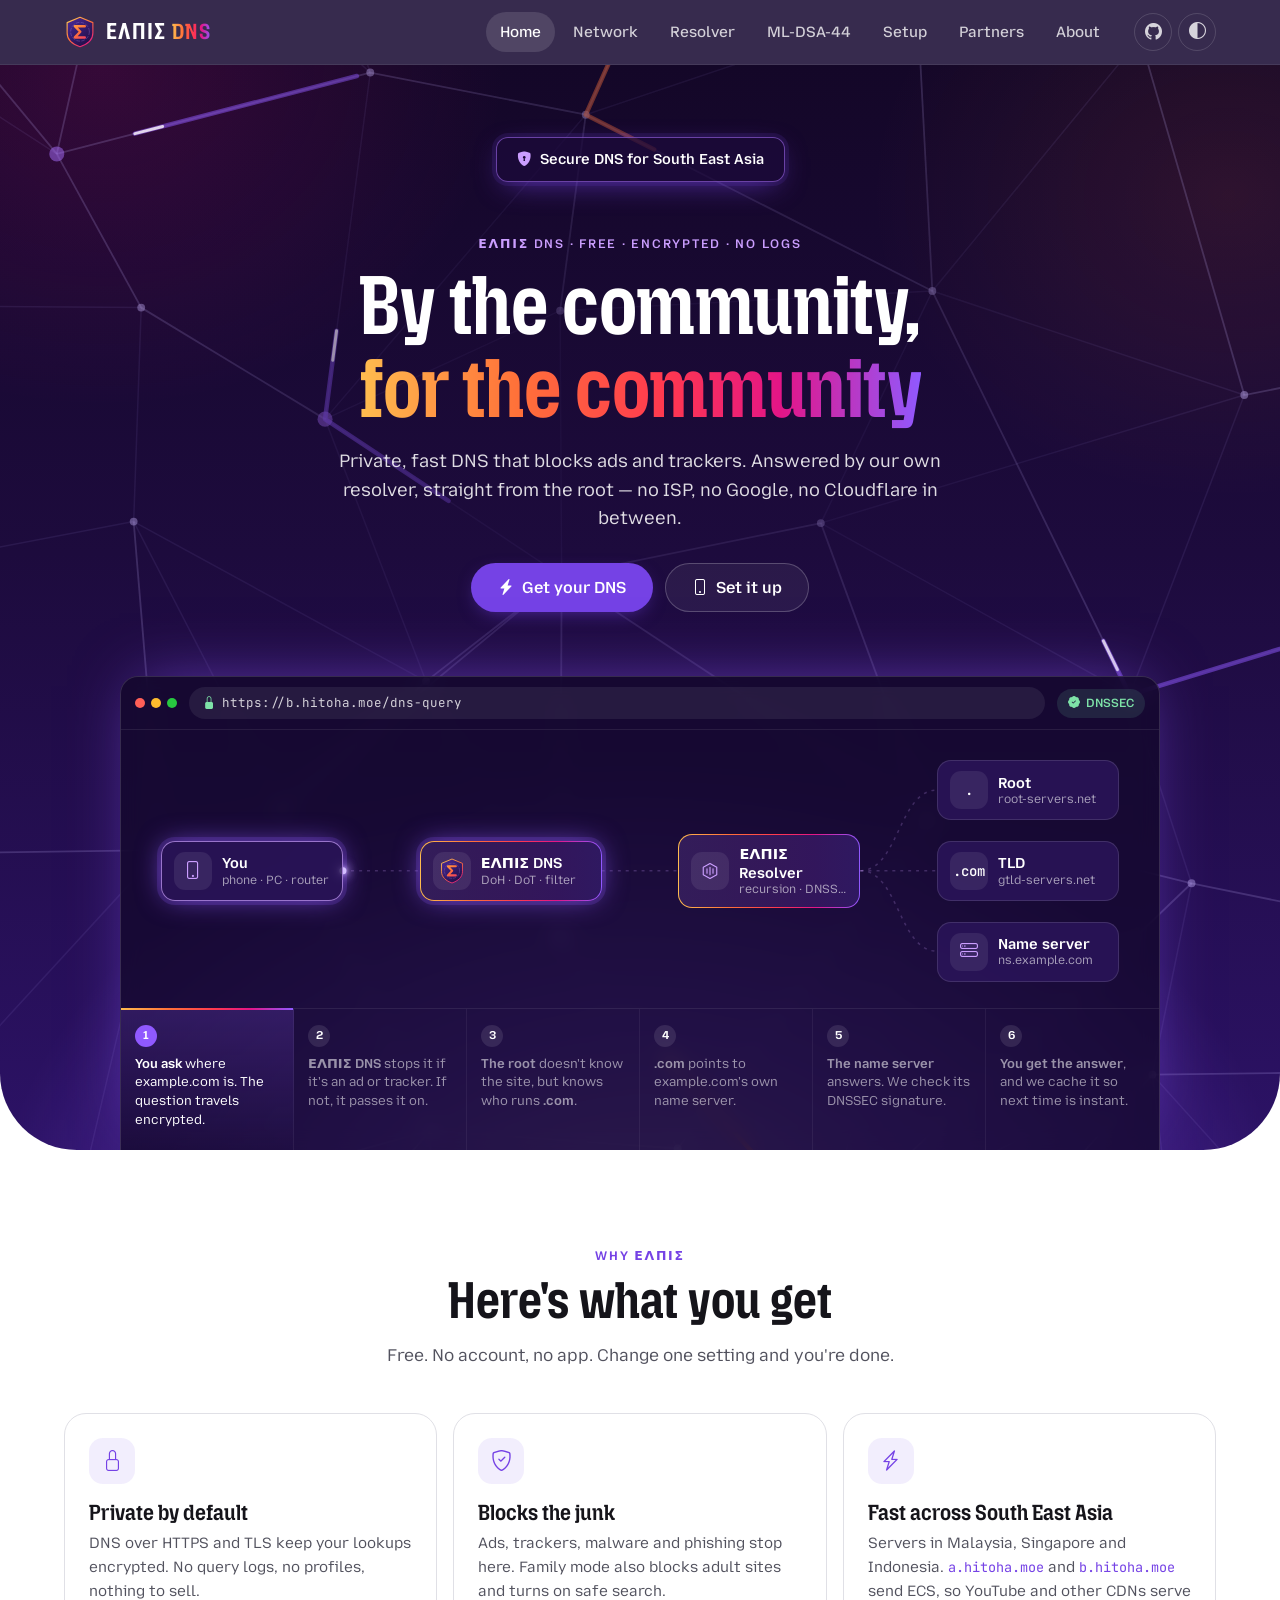
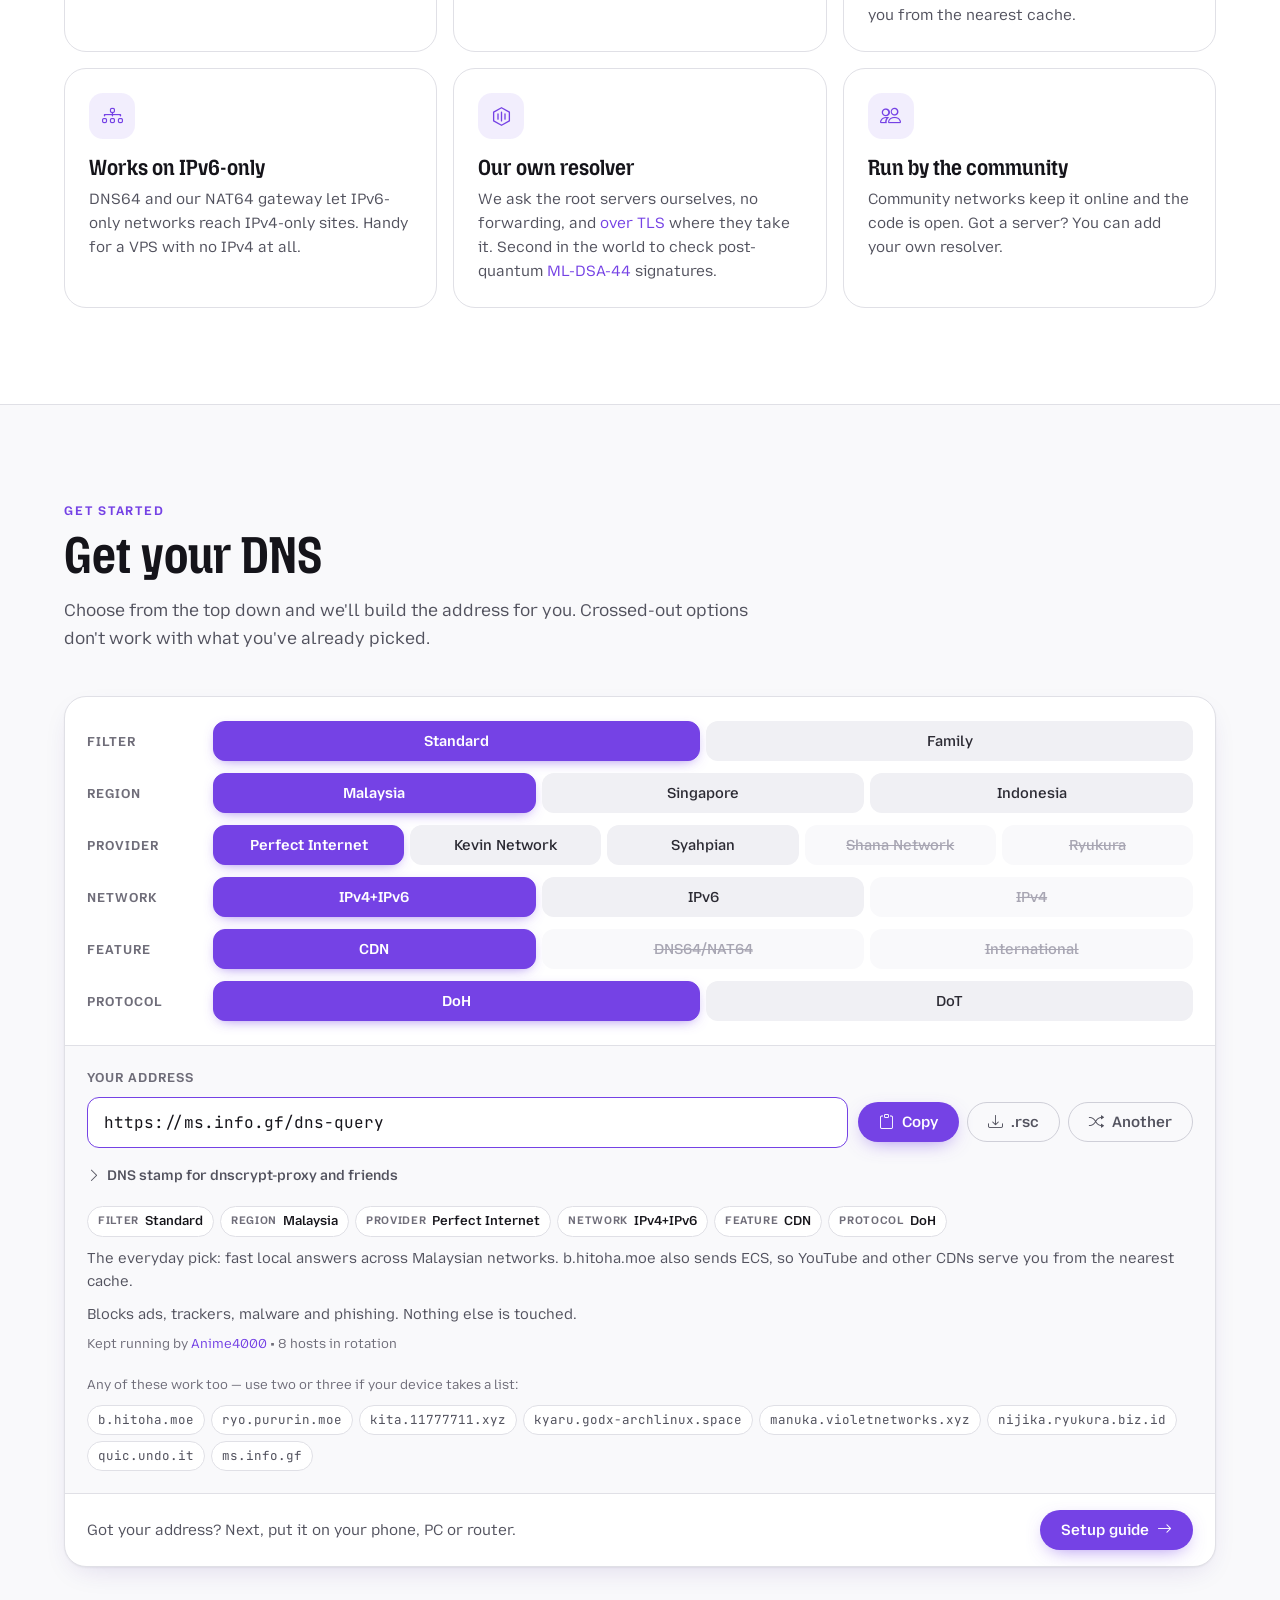
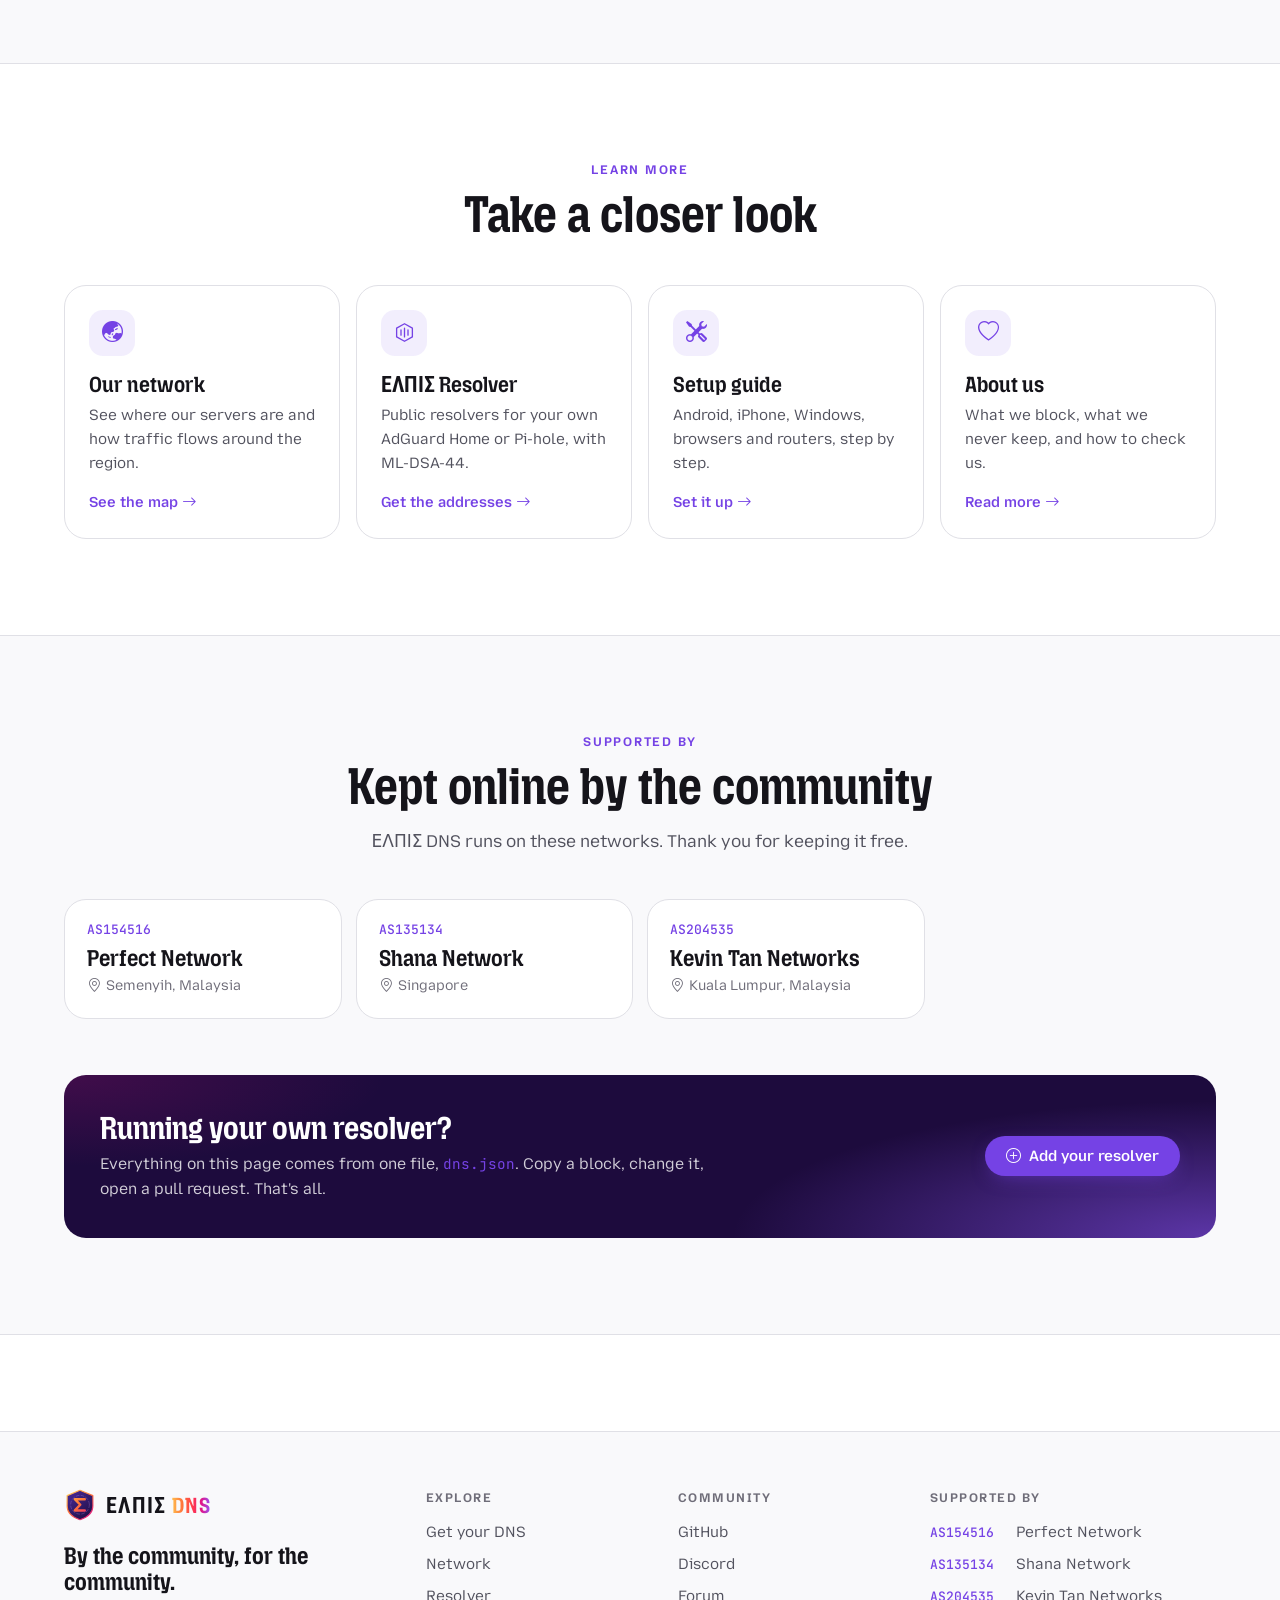
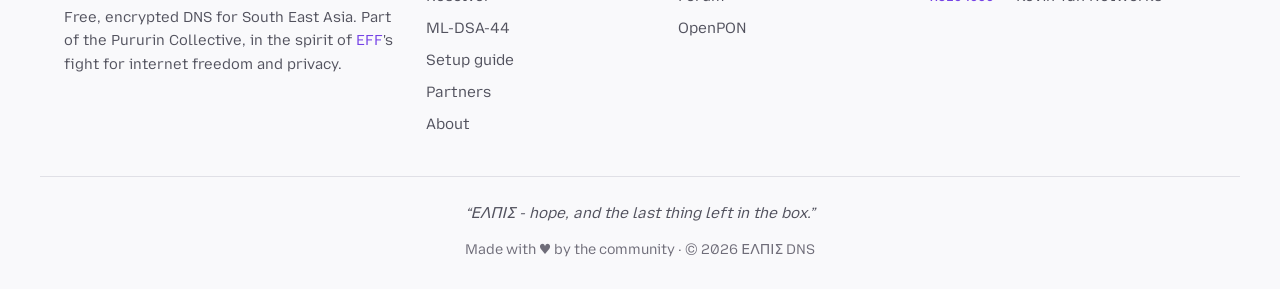
==== commit 26839b6c: "remove free partner Co-Authored-By: syahpian loi <jellyfeels@gmail.com> Co-Authored-By: Ryukura <300" ====
--- a/index.html
+++ b/index.html
@@ -61,8 +61,8 @@
 <!-- Mozilla's fonts carry no Greek: this one is only the letters of ΕΛΠΙΣ -->
 <link href="https://fonts.googleapis.com/css2?family=Roboto+Condensed:wght@700&text=%CE%95%CE%9B%CE%A0%CE%99%CE%A3&display=swap" rel="stylesheet">
 
-<link href="style-main.css?hash=74386bac" rel="stylesheet">
-<link href="style-mobile.css?hash=5f87fafb" rel="stylesheet">
+<link href="style-main.css?hash=c195e38e" rel="stylesheet">
+<link href="style-mobile.css?hash=45d49a63" rel="stylesheet">
 
 <meta name="description" content="Elpis DNS (ΕΛΠΙΣ): free, encrypted DNS for South East Asia, run by the community. DNS over HTTPS and TLS, ads and trackers blocked, no logs, and our own resolver all the way to the root.">
 <link rel="canonical" href="https://elpis.violetnetworks.xyz/">
@@ -505,12 +505,6 @@
 					<span class="as-where"><i class="bi bi-geo-alt"></i> Semenyih, Malaysia</span>
 				</a>
 
-				<a class="as-card" href="https://bgp.tools/as/153334" target="_blank" rel="noopener">
-					<span class="as-num">AS153334</span>
-					<span class="as-name">Origin TechLab</span>
-					<span class="as-where"><i class="bi bi-geo-alt"></i> Kuala Lumpur, Malaysia</span>
-				</a>
-
 				<a class="as-card" href="https://bgp.tools/as/135134" target="_blank" rel="noopener">
 					<span class="as-num">AS135134</span>
 					<span class="as-name">Shana Network</span>
@@ -587,15 +581,9 @@
 			<h2 class="footer-title">Supported by</h2>
 			<ul class="footer-links">
 				<li><a href="https://bgp.tools/as/154516" target="_blank" rel="noopener"><span class="as-num">AS154516</span> Perfect Network</a></li>
-				<li><a href="https://bgp.tools/as/153334" target="_blank" rel="noopener"><span class="as-num">AS153334</span> Origin TechLab</a></li>
 				<li><a href="https://bgp.tools/as/135134" target="_blank" rel="noopener"><span class="as-num">AS135134</span> Shana Network</a></li>
 				<li><a href="https://bgp.tools/as/204535" target="_blank" rel="noopener"><span class="as-num">AS204535</span> Kevin Tan Networks</a></li>
 			</ul>
-
-			<h2 class="footer-title footer-title-more">Domain &amp; website</h2>
-			<a class="footer-sponsor" href="https://violetnetworks.xyz/" target="_blank" rel="noopener">
-				<img src="img/violetnetworks-logo.svg?hash=72ef2be5" alt="Violet Networks" class="footer-sponsor-logo" width="180" height="62">
-			</a>
 		</div>
 	</div>
 
@@ -609,7 +597,7 @@
 <script src="js/app-nav.js?hash=12265ac1"></script>
 <script src="js/app-copy.js?hash=7fdd7e69"></script>
 <script src="js/app-stamp.js?hash=c213e8a8"></script>
-<script src="js/app.js?hash=a387c6e2"></script>
+<script src="js/app.js?hash=b00d02ef"></script>
 <script src="js/app-quote.js?hash=04725593"></script>
 <script src="js/app-mikrotik.js?hash=66cfc5ad"></script>
 <script src="js/app-flow.js?hash=0f6c6f6a"></script>
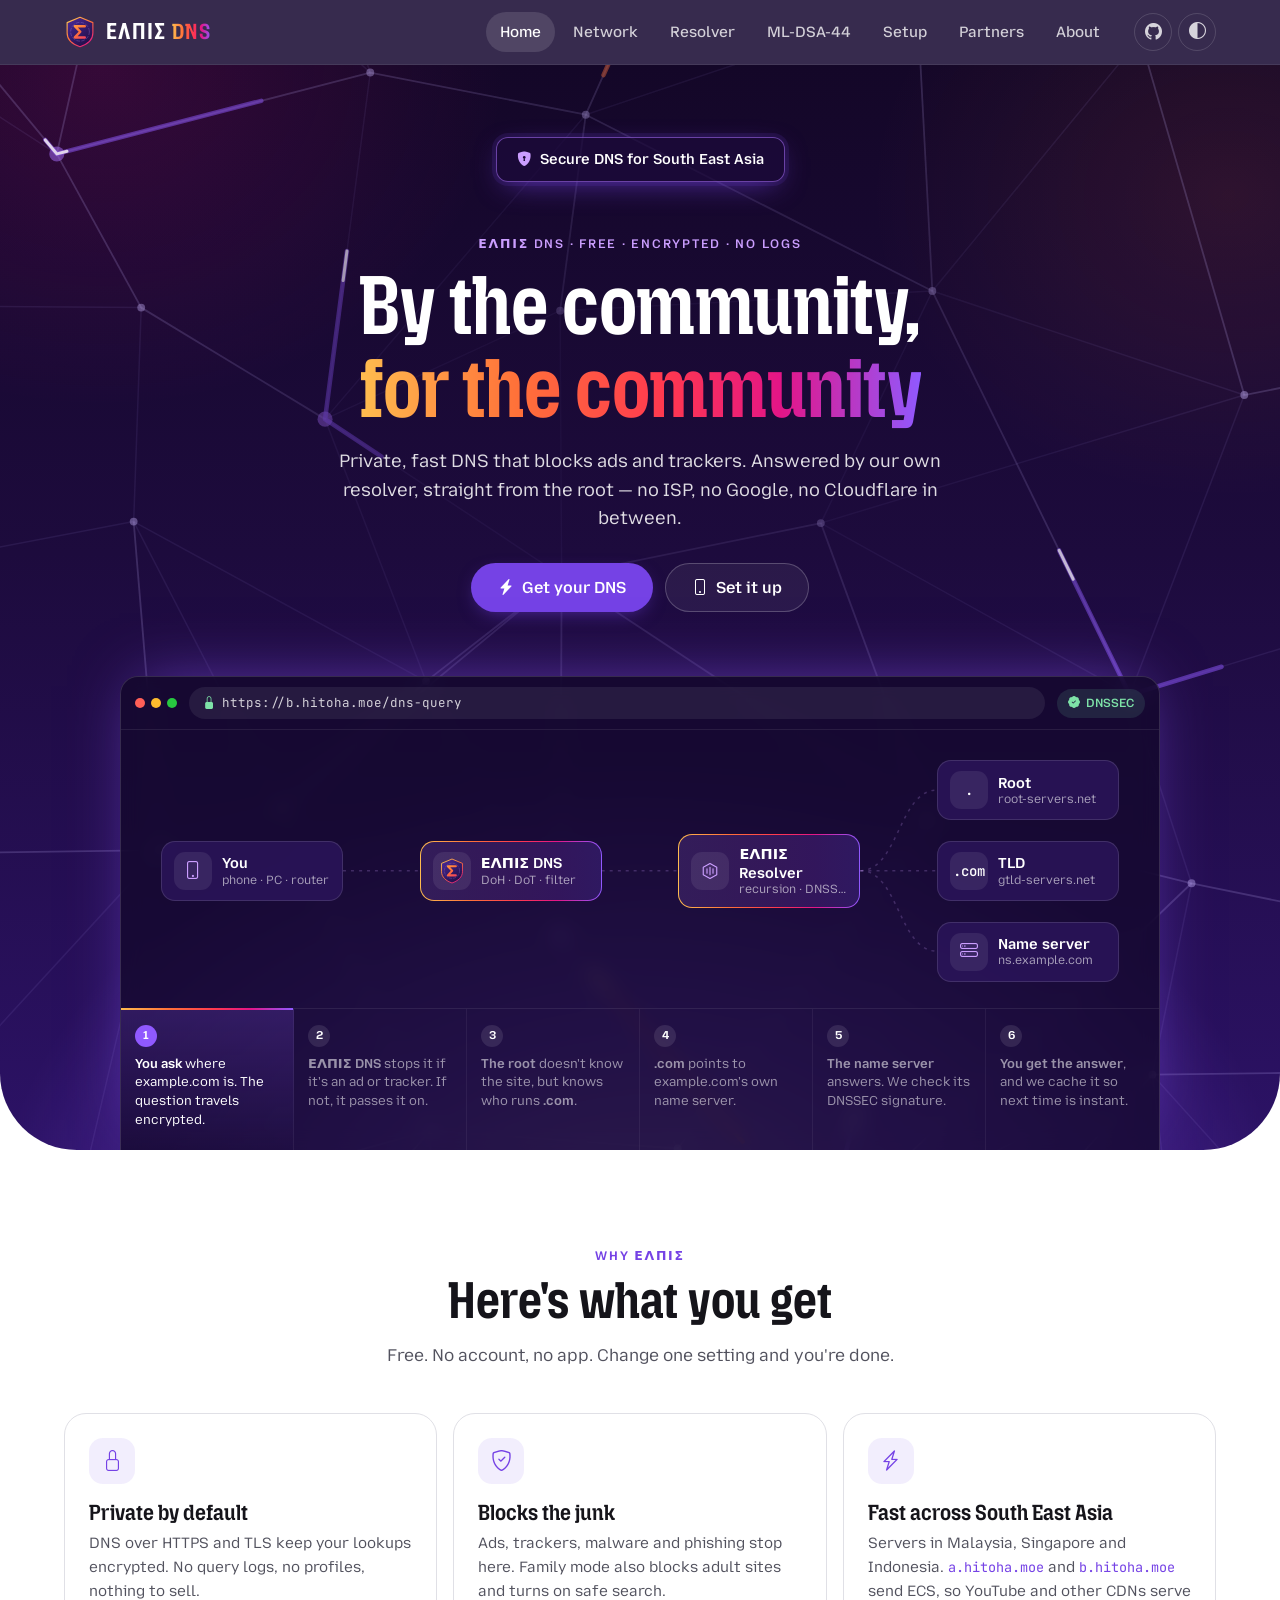
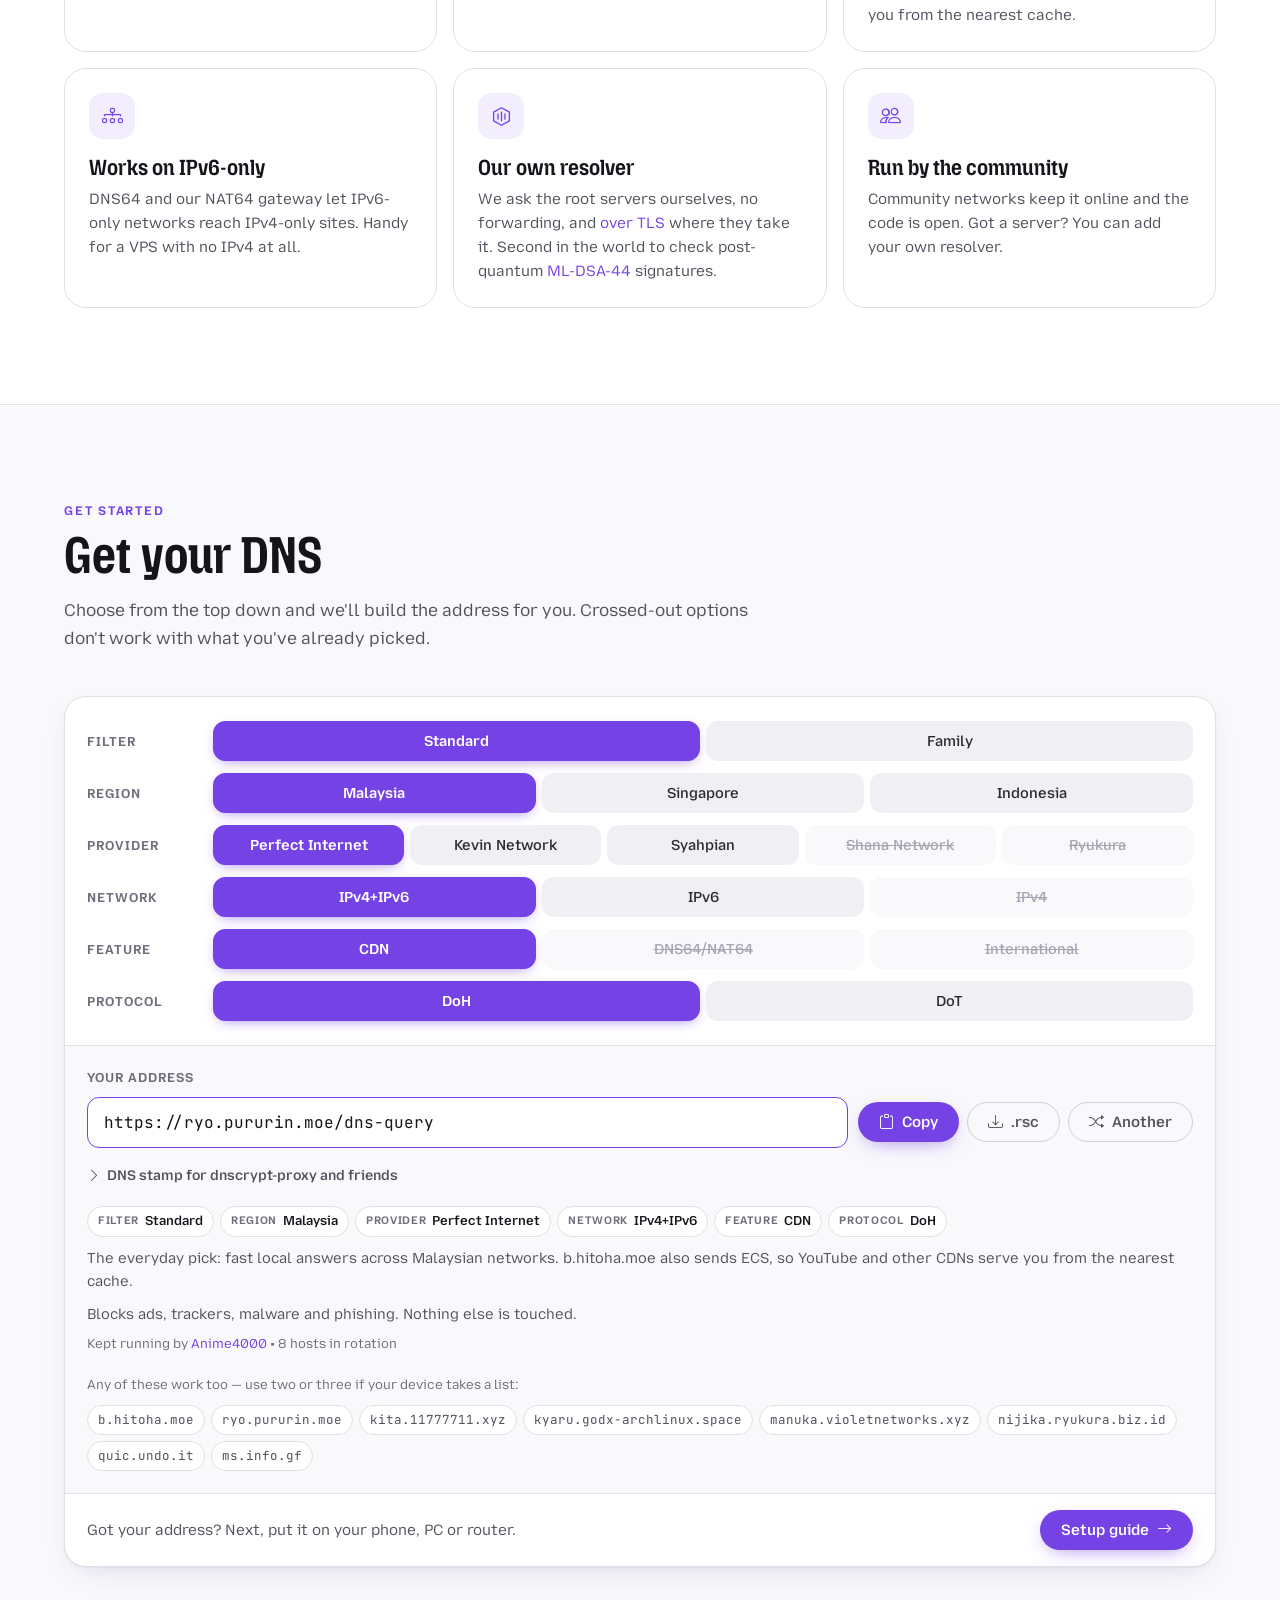
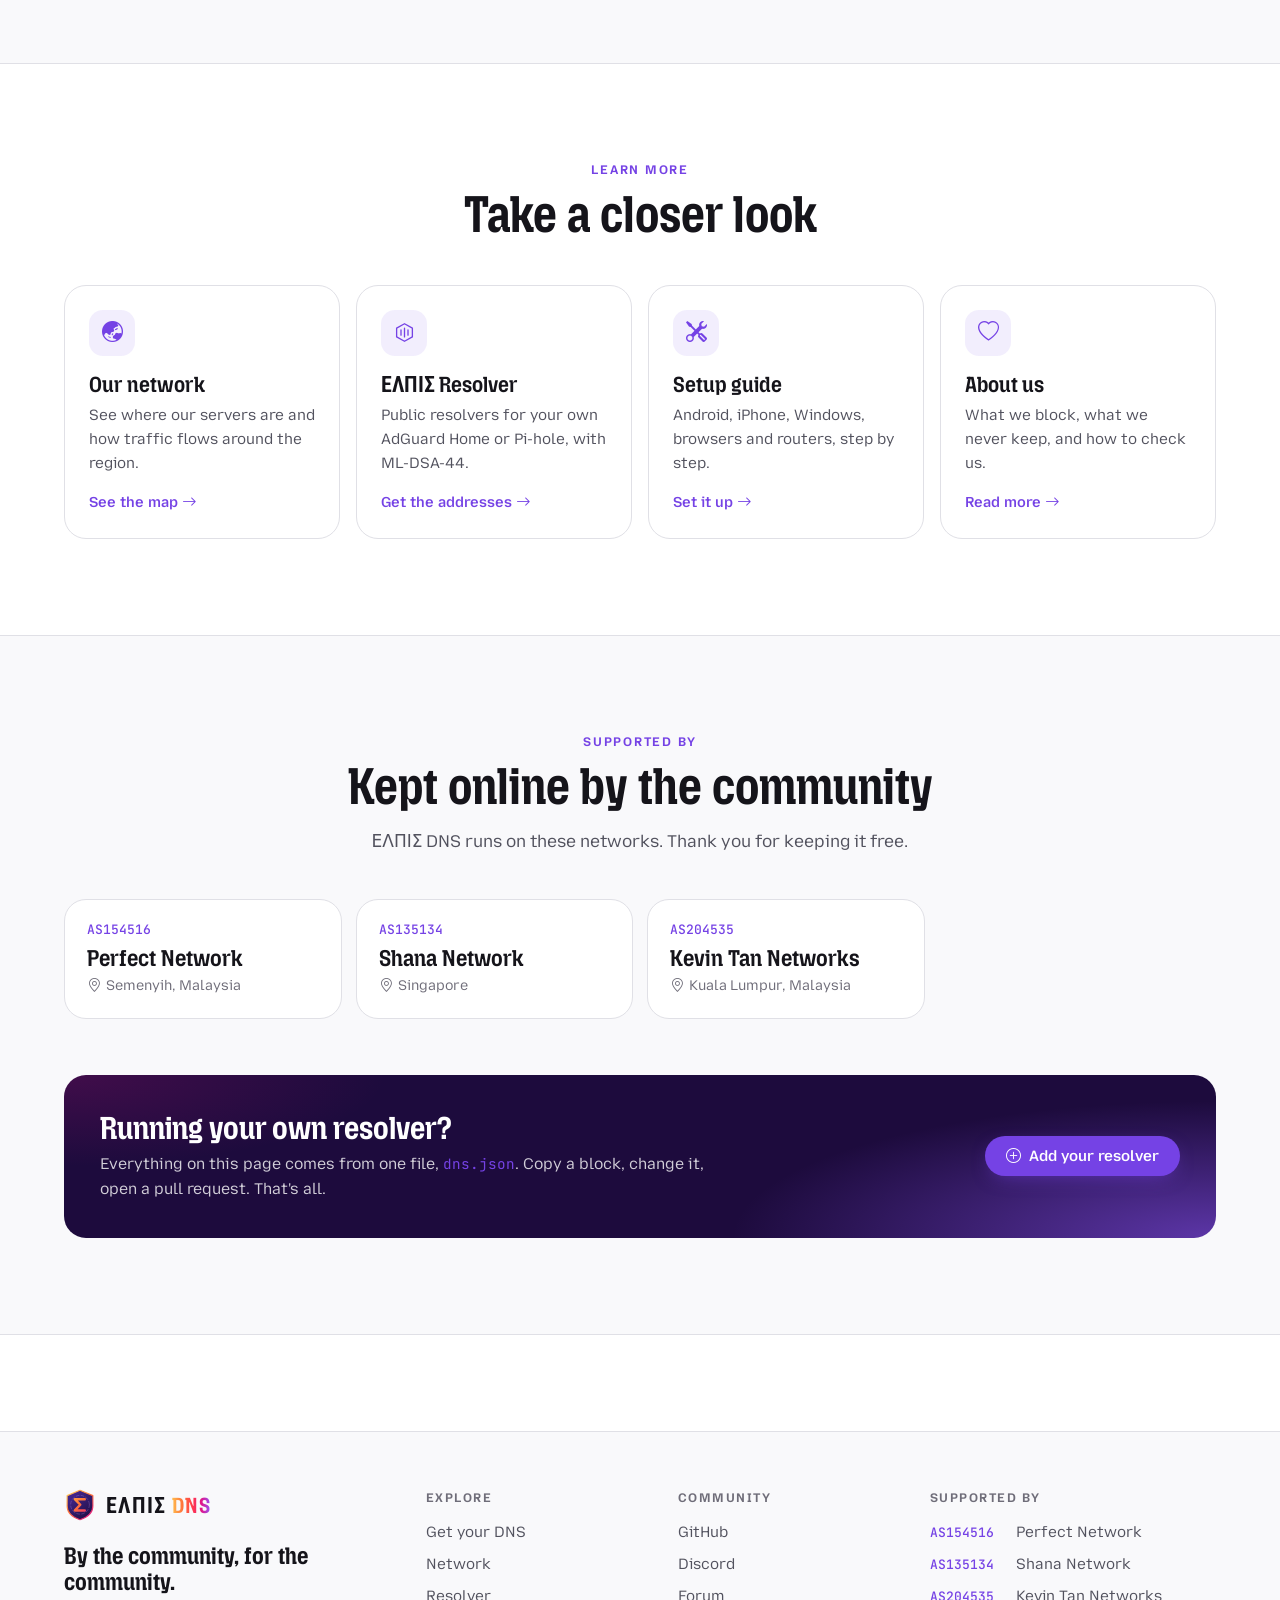
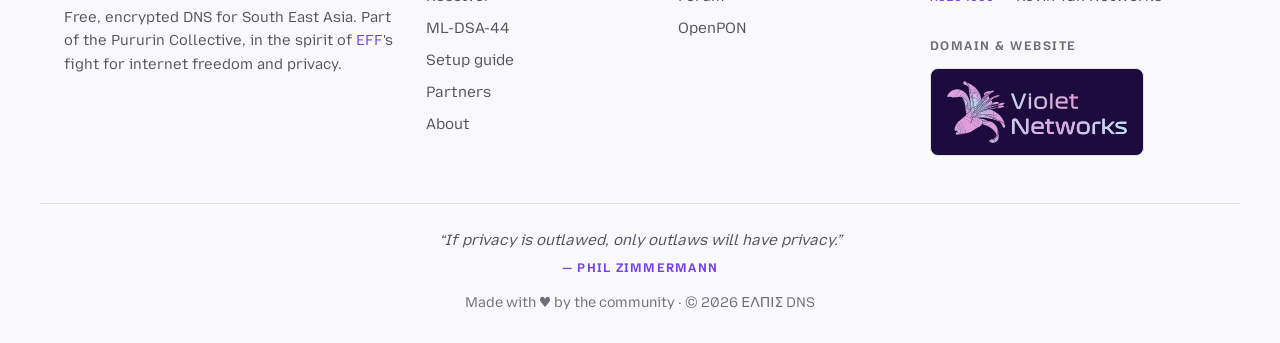
==== commit 70aab04c: "Merge branch 'redesign-2' of https://github.com/PururinCollective/ElpisDNS into redesign-2" ====
--- a/index.html
+++ b/index.html
@@ -61,7 +61,7 @@
 <!-- Mozilla's fonts carry no Greek: this one is only the letters of ΕΛΠΙΣ -->
 <link href="https://fonts.googleapis.com/css2?family=Roboto+Condensed:wght@700&text=%CE%95%CE%9B%CE%A0%CE%99%CE%A3&display=swap" rel="stylesheet">
 
-<link href="style-main.css?hash=c195e38e" rel="stylesheet">
+<link href="style-main.css?hash=c2b817b8" rel="stylesheet">
 <link href="style-mobile.css?hash=45d49a63" rel="stylesheet">
 
 <meta name="description" content="Elpis DNS (ΕΛΠΙΣ): free, encrypted DNS for South East Asia, run by the community. DNS over HTTPS and TLS, ads and trackers blocked, no logs, and our own resolver all the way to the root.">
@@ -584,6 +584,11 @@
 				<li><a href="https://bgp.tools/as/135134" target="_blank" rel="noopener"><span class="as-num">AS135134</span> Shana Network</a></li>
 				<li><a href="https://bgp.tools/as/204535" target="_blank" rel="noopener"><span class="as-num">AS204535</span> Kevin Tan Networks</a></li>
 			</ul>
+
+			<h2 class="footer-title footer-title-more">Domain &amp; website</h2>
+			<a class="footer-sponsor" href="https://violetnetworks.xyz/" target="_blank" rel="noopener">
+				<img src="img/violetnetworks-logo.svg?hash=72ef2be5" alt="Violet Networks" class="footer-sponsor-logo" width="180" height="62">
+			</a>
 		</div>
 	</div>
 
--- a/style-main.css
+++ b/style-main.css
@@ -609,57 +609,6 @@
 	color:#fff;
 }
 
-/* The latest release, one line under the lead. */
-.release-chip{
-	display:inline-flex;
-	align-items:center;
-	gap:10px;
-
-	margin-top:24px;
-	padding:6px 16px 6px 6px;
-	border-radius:var(--pill);
-
-	background:rgba(255,255,255,.07);
-	border:1px solid rgba(255,255,255,.18);
-
-	color:rgba(255,255,255,.82);
-	font-size:14px;
-	transition:var(--speed);
-}
-
-.release-chip:hover{
-	background:rgba(255,255,255,.13);
-	border-color:rgba(255,255,255,.34);
-	color:#fff;
-	text-decoration:none;
-}
-
-.release-ver{
-	padding:3px 10px;
-	border-radius:var(--pill);
-	background:var(--violet);
-	box-shadow:0 0 18px -2px rgba(255,113,57,.7);
-
-	color:#fff;
-	font-family:var(--font-mono);
-	font-size:12.5px;
-	font-weight:500;
-}
-
-.release-name{
-	color:#fff;
-	font-weight:650;
-}
-
-.release-chip i{
-	color:var(--lavender);
-	transition:transform var(--speed);
-}
-
-.release-chip:hover i{
-	transform:translateX(3px);
-}
-
 /* ---------- the DNS flow, in a browser window ---------- */
 
 /*
@@ -2492,626 +2441,6 @@
 	.copy-code{ opacity:1 }
 }
 
-/* ---------- the gate (2.5.0 Erdentempel) ---------- */
-
-/*
-	One question on its way in: the gate first, then either REFUSED or
-	the usual walk from the cache to the name server. Side by side here,
-	stacked on a phone.
-*/
-
-.gate{
-	display:grid;
-	grid-template-columns:auto 44px auto 44px minmax(0,1fr);
-	align-items:center;
-
-	margin:0 0 16px;
-	padding:clamp(18px,3vw,28px);
-	border-radius:var(--radius-lg);
-
-	background:var(--surface);
-	border:1px solid var(--line);
-}
-
-.gate-box{
-	display:flex;
-	align-items:center;
-	gap:12px;
-
-	padding:12px 16px 12px 12px;
-	border-radius:var(--radius);
-	background:var(--bg-alt);
-	border:1px solid var(--line);
-}
-
-.gate-box i{
-	display:inline-flex;
-	align-items:center;
-	justify-content:center;
-	flex-shrink:0;
-
-	width:38px;
-	height:38px;
-	border-radius:11px;
-
-	background:var(--accent-soft);
-	color:var(--accent);
-	font-size:18px;
-}
-
-.gate-box b,
-.gate-way b{
-	display:block;
-	color:var(--text);
-	font-size:15px;
-	line-height:1.3;
-}
-
-.gate-box small,
-.gate-way small{
-	display:block;
-	margin-top:2px;
-	color:var(--text-faint);
-	font-size:12.5px;
-	line-height:1.4;
-}
-
-.gate-core{
-	border-color:var(--accent);
-	box-shadow:0 0 0 4px var(--accent-soft);
-}
-
-.gate-core i{
-	background:var(--primary);
-	color:var(--on-primary);
-}
-
-.gate-wire{
-	position:relative;
-	height:2px;
-	margin:0 8px 0 4px;
-	background:var(--line-strong);
-}
-
-.gate-wire::after{
-	content:"";
-	position:absolute;
-	right:-6px;
-	top:-4px;
-
-	border-left:7px solid var(--line-strong);
-	border-top:5px solid transparent;
-	border-bottom:5px solid transparent;
-}
-
-.gate-ways{
-	display:grid;
-	gap:10px;
-}
-
-.gate-way{
-	padding:10px 16px;
-	border-radius:var(--radius);
-	border:1px solid var(--line);
-	border-left-width:3px;
-}
-
-.gate-way b{
-	margin-top:2px;
-	font-family:var(--font-mono);
-	font-size:13.5px;
-	font-weight:500;
-}
-
-.gate-tag{
-	display:block;
-	font-size:11.5px;
-	font-weight:700;
-	letter-spacing:.1em;
-	text-transform:uppercase;
-}
-
-.gate-refused{
-	background:var(--warn-soft);
-	border-color:color-mix(in srgb, var(--warn) 40%, transparent);
-	border-left-color:var(--warn);
-}
-
-.gate-refused .gate-tag{
-	color:var(--warn);
-}
-
-.gate-pass{
-	background:var(--accent-soft);
-	border-color:color-mix(in srgb, var(--accent) 35%, transparent);
-	border-left-color:var(--accent);
-}
-
-.gate-pass .gate-tag{
-	color:var(--accent);
-}
-
-/* ---------- the road to 2.5.0 ---------- */
-
-/*
-	Night violet in both themes, like the banners, under a sky for the
-	celestial releases that thins out toward the bottom, where the story
-	comes back to earth and the glow turns to flame.
-
-	The rail down the timeline fills with the flame as you scroll:
-	js/app-journey.js sets --fill. Without it the rail is simply full.
-*/
-
-.journey{
-	position:relative;
-	isolation:isolate;
-	overflow:hidden;
-
-	color:#fff;
-	background:
-		radial-gradient(65% 30% at 50% 104%, rgba(255,113,57,.24) 0%, rgba(227,21,135,.14) 45%, rgba(227,21,135,0) 80%),
-		radial-gradient(45% 30% at 92% 0%, rgba(144,89,255,.30) 0%, rgba(144,89,255,0) 70%),
-		radial-gradient(35% 25% at 0% 30%, rgba(227,21,135,.12) 0%, rgba(227,21,135,0) 70%),
-		linear-gradient(180deg, var(--night-deep) 0%, var(--night) 55%, #2a0f4f 100%);
-}
-
-.journey::before{
-	content:"";
-	position:absolute;
-	inset:0;
-	z-index:-1;
-
-	background-image:
-		radial-gradient(1.5px 1.5px at 24px 36px, #fff, transparent),
-		radial-gradient(1px 1px at 150px 92px, rgba(255,255,255,.85), transparent),
-		radial-gradient(1.5px 1.5px at 236px 210px, var(--lavender), transparent),
-		radial-gradient(1px 1px at 96px 180px, rgba(255,255,255,.7), transparent),
-		radial-gradient(1.5px 1.5px at 60px 120px, rgba(255,255,255,.6), transparent),
-		radial-gradient(1px 1px at 330px 300px, var(--lavender), transparent),
-		radial-gradient(2px 2px at 400px 60px, rgba(255,255,255,.9), transparent);
-	background-size:
-		320px 280px, 320px 280px, 320px 280px,
-		470px 390px, 470px 390px, 470px 390px, 470px 390px;
-
-	-webkit-mask-image:linear-gradient(180deg, #000 0%, #000 50%, transparent 92%);
-	mask-image:linear-gradient(180deg, #000 0%, #000 50%, transparent 92%);
-	opacity:.75;
-	pointer-events:none;
-}
-
-.journey .eyebrow{
-	color:var(--lavender);
-}
-
-.journey .section-title{
-	color:#fff;
-}
-
-.journey .section-title .flame{
-	background:var(--flame);
-	-webkit-background-clip:text;
-	background-clip:text;
-	color:transparent;
-}
-
-.journey .section-lead{
-	color:rgba(255,255,255,.78);
-}
-
-.journey b{
-	color:#fff;
-}
-
-.timeline{
-	--when:150px;
-	--rail:48px;
-	--fill:1;
-
-	position:relative;
-	display:grid;
-	gap:22px;
-
-	margin:0;
-	padding:0;
-	list-style:none;
-}
-
-/* The rail, and the flame climbing down it. It runs on past 2.5.0 and
-   fades out: the road doesn't end there. */
-.timeline::before,
-.timeline::after{
-	content:"";
-	position:absolute;
-	top:20px;
-	bottom:0;
-	left:calc(var(--when) + var(--rail) / 2 - 1px);
-
-	width:2px;
-	border-radius:2px;
-
-	-webkit-mask-image:linear-gradient(180deg, #000 calc(100% - 160px), transparent);
-	mask-image:linear-gradient(180deg, #000 calc(100% - 160px), transparent);
-}
-
-.timeline::before{
-	background:rgba(255,255,255,.12);
-}
-
-.timeline::after{
-	background:linear-gradient(180deg,
-		rgba(203,158,255,.25) 0%,
-		var(--lavender) 16%,
-		var(--violet-light) 45%,
-		#e31587 75%,
-		#ff7139 90%,
-		#ffbd4f 100%);
-	box-shadow:0 0 14px rgba(144,89,255,.55);
-
-	clip-path:inset(0 0 calc((1 - var(--fill)) * 100%) 0);
-}
-
-.tl{
-	position:relative;
-	display:grid;
-	grid-template-columns:var(--when) var(--rail) minmax(0,1fr);
-	align-items:start;
-}
-
-.tl-when{
-	padding:16px 4px 0 0;
-	text-align:right;
-}
-
-.tl-ver{
-	display:block;
-
-	font-family:var(--font-display);
-	font-size:32px;
-	font-weight:700;
-	font-stretch:80%;
-	line-height:1;
-	color:#fff;
-}
-
-.tl-ver-range{
-	font-size:22px;
-	line-height:1.1;
-}
-
-.tl-date{
-	display:block;
-	margin-top:6px;
-
-	color:rgba(255,255,255,.6);
-	font-family:var(--font-mono);
-	font-size:12.5px;
-}
-
-.tl-node{
-	position:relative;
-	z-index:1;
-	justify-self:center;
-
-	display:flex;
-	align-items:center;
-	justify-content:center;
-
-	width:32px;
-	height:32px;
-	margin-top:16px;
-	border-radius:50%;
-
-	background:var(--night);
-	border:2px solid var(--violet-light);
-	box-shadow:0 0 0 5px rgba(20,7,40,.9);
-
-	color:var(--lavender);
-	font-size:13px;
-}
-
-.tl-card{
-	min-width:0;
-	padding:22px 26px;
-	border-radius:var(--radius-lg);
-
-	background:rgba(255,255,255,.045);
-	border:1px solid rgba(255,255,255,.12);
-}
-
-.tl-kicker{
-	color:var(--lavender);
-	font-size:12px;
-	font-weight:700;
-	letter-spacing:.12em;
-	text-transform:uppercase;
-}
-
-.tl-title{
-	margin-top:6px;
-
-	font-family:var(--font-display);
-	font-size:clamp(23px,2.6vw,30px);
-	font-weight:700;
-	font-stretch:84%;
-	line-height:1.08;
-	color:#fff;
-}
-
-.tl-text{
-	max-width:700px;
-	margin-top:10px;
-
-	color:rgba(255,255,255,.8);
-	font-size:15.5px;
-	line-height:1.65;
-}
-
-.tl-more{
-	display:inline-flex;
-	align-items:center;
-	gap:4px;
-	margin-top:14px;
-
-	color:var(--lavender);
-	font-size:14.5px;
-	font-weight:600;
-}
-
-.tl-more:hover{
-	color:#fff;
-}
-
-/* Before 1.0.0: drawn in dashes, not yet part of anything public. */
-.tl-private .tl-ver{
-	color:rgba(255,255,255,.55);
-	font-size:26px;
-}
-
-.tl-private .tl-node{
-	border-style:dashed;
-	border-color:rgba(255,255,255,.4);
-	color:rgba(255,255,255,.65);
-}
-
-.tl-private .tl-card{
-	background:transparent;
-	border-style:dashed;
-	border-color:rgba(255,255,255,.2);
-}
-
-.tl-private .tl-text{
-	color:rgba(255,255,255,.7);
-}
-
-/* 1.0.0 and 2.5.0, the two the story turns on: the flame round the
-   edge, the version in flame, and a node that glows. */
-.tl-major .tl-card{
-	border:1px solid transparent;
-	background:
-		linear-gradient(rgba(34,14,70,.97), rgba(34,14,70,.97)) padding-box,
-		var(--flame) border-box;
-	box-shadow:0 24px 60px -28px rgba(227,21,135,.6);
-}
-
-.tl-major .tl-ver{
-	font-size:46px;
-
-	background:var(--flame);
-	-webkit-background-clip:text;
-	background-clip:text;
-	color:transparent;
-}
-
-.tl-major .tl-node{
-	width:42px;
-	height:42px;
-	margin-top:14px;
-
-	background:linear-gradient(135deg, #ff7139 0%, #e31587 50%, #9059ff 100%);
-	border:0;
-	box-shadow:0 0 0 5px rgba(20,7,40,.9), 0 0 28px rgba(255,113,57,.55);
-
-	color:#fff;
-	font-size:17px;
-}
-
-.tl-badge{
-	display:inline-flex;
-	align-items:center;
-	gap:7px;
-	margin-top:12px;
-	padding:5px 12px;
-	border-radius:var(--pill);
-
-	background:rgba(255,255,255,.08);
-	border:1px solid rgba(255,189,79,.45);
-
-	color:#ffd591;
-	font-size:13.5px;
-	font-weight:600;
-}
-
-.tl-chips{
-	display:flex;
-	flex-wrap:wrap;
-	gap:6px;
-
-	margin:16px 0 0;
-	padding:0;
-	list-style:none;
-}
-
-.tl-chips li{
-	padding:4px 11px;
-	border-radius:var(--pill);
-	background:rgba(255,255,255,.06);
-	border:1px solid rgba(255,255,255,.14);
-
-	color:rgba(255,255,255,.86);
-	font-size:13px;
-}
-
-.tl-figs{
-	display:grid;
-	grid-template-columns:repeat(3,minmax(0,1fr));
-	gap:10px;
-	margin-top:16px;
-}
-
-.tl-fig,
-.tl-acts li{
-	padding:14px 16px;
-	border-radius:var(--radius);
-	background:rgba(255,255,255,.05);
-	border:1px solid rgba(255,255,255,.1);
-}
-
-.tl-fig b{
-	display:block;
-
-	font-family:var(--font-display);
-	font-size:28px;
-	font-weight:700;
-	font-stretch:80%;
-	line-height:1;
-}
-
-.tl-fig span{
-	display:block;
-	margin-top:6px;
-
-	color:rgba(255,255,255,.66);
-	font-size:13px;
-	line-height:1.4;
-}
-
-/* The yardstick, not the result: drawn quieter. */
-.tl-fig:last-child b{
-	color:rgba(255,255,255,.6);
-}
-
-.tl-acts{
-	display:grid;
-	grid-template-columns:repeat(3,minmax(0,1fr));
-	gap:10px;
-
-	margin:16px 0 0;
-	padding:0;
-	list-style:none;
-}
-
-.tl-act-name{
-	display:block;
-
-	font-family:var(--font-display);
-	font-size:20px;
-	font-weight:650;
-	font-stretch:85%;
-	line-height:1.15;
-	color:#fff;
-}
-
-.tl-act-meta{
-	display:block;
-	margin-top:4px;
-
-	color:var(--lavender);
-	font-family:var(--font-mono);
-	font-size:12px;
-}
-
-.tl-acts p{
-	margin-top:8px;
-	color:rgba(255,255,255,.76);
-	font-size:14px;
-	line-height:1.55;
-}
-
-/* Resilience, precision, flow, protection: the last four names in a row. */
-.tl-arc{
-	display:flex;
-	flex-wrap:wrap;
-	align-items:center;
-	gap:6px;
-
-	margin:16px 0 0;
-	padding:0;
-	list-style:none;
-}
-
-.tl-arc li{
-	display:inline-flex;
-	align-items:center;
-	gap:6px;
-
-	color:rgba(255,255,255,.62);
-	font-size:13px;
-	font-weight:600;
-	letter-spacing:.06em;
-	text-transform:uppercase;
-}
-
-.tl-arc li + li::before{
-	content:"\2192";
-	color:rgba(255,255,255,.3);
-	letter-spacing:0;
-}
-
-.tl-arc li:last-child{
-	background:var(--flame);
-	-webkit-background-clip:text;
-	background-clip:text;
-	color:transparent;
-}
-
-.tl-arc li:last-child::before{
-	color:rgba(255,255,255,.3);
-	-webkit-text-fill-color:rgba(255,255,255,.3);
-}
-
-.tl-links{
-	display:flex;
-	flex-wrap:wrap;
-	gap:10px;
-	margin-top:20px;
-}
-
-/* Each release comes up as it reaches the screen, and the last node
-   keeps breathing. Only once the script has started, and only for
-   visitors who haven't asked for less motion. */
-.timeline.journey-live .tl{
-	opacity:0;
-	transform:translateY(18px);
-	transition:opacity .6s ease, transform .6s ease;
-}
-
-.timeline.journey-live .tl.is-in{
-	opacity:1;
-	transform:none;
-}
-
-.tl-finale .tl-node{
-	animation:tl-glow 2.8s ease-in-out infinite;
-}
-
-@keyframes tl-glow{
-	0%, 100%{ box-shadow:0 0 0 5px rgba(20,7,40,.9), 0 0 22px rgba(255,113,57,.45) }
-	50%     { box-shadow:0 0 0 5px rgba(20,7,40,.9), 0 0 40px rgba(255,113,57,.85) }
-}
-
-@media (prefers-reduced-motion: reduce){
-
-	.timeline.journey-live .tl{
-		opacity:1;
-		transform:none;
-		transition:none;
-	}
-
-	.tl-finale .tl-node{
-		animation:none;
-	}
-}
-
 /* ---------- footer ---------- */
 
 .footer{
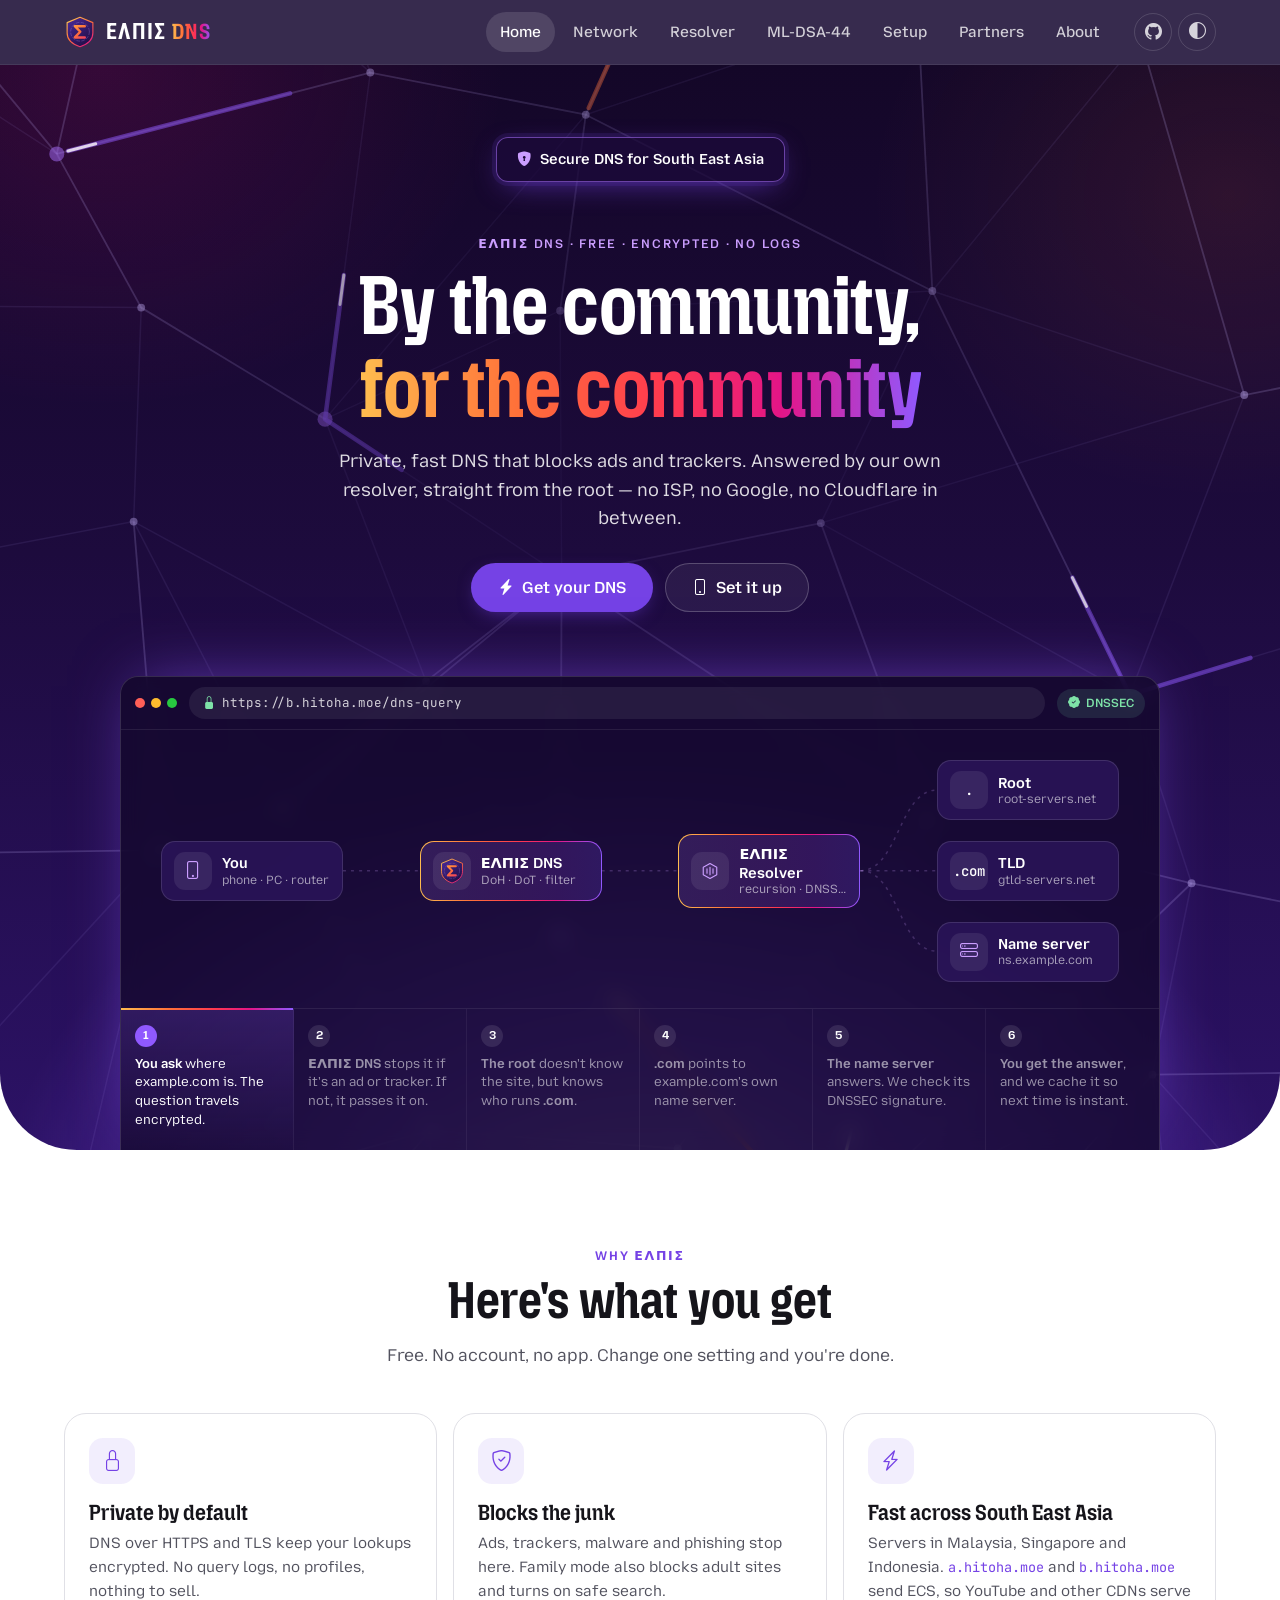
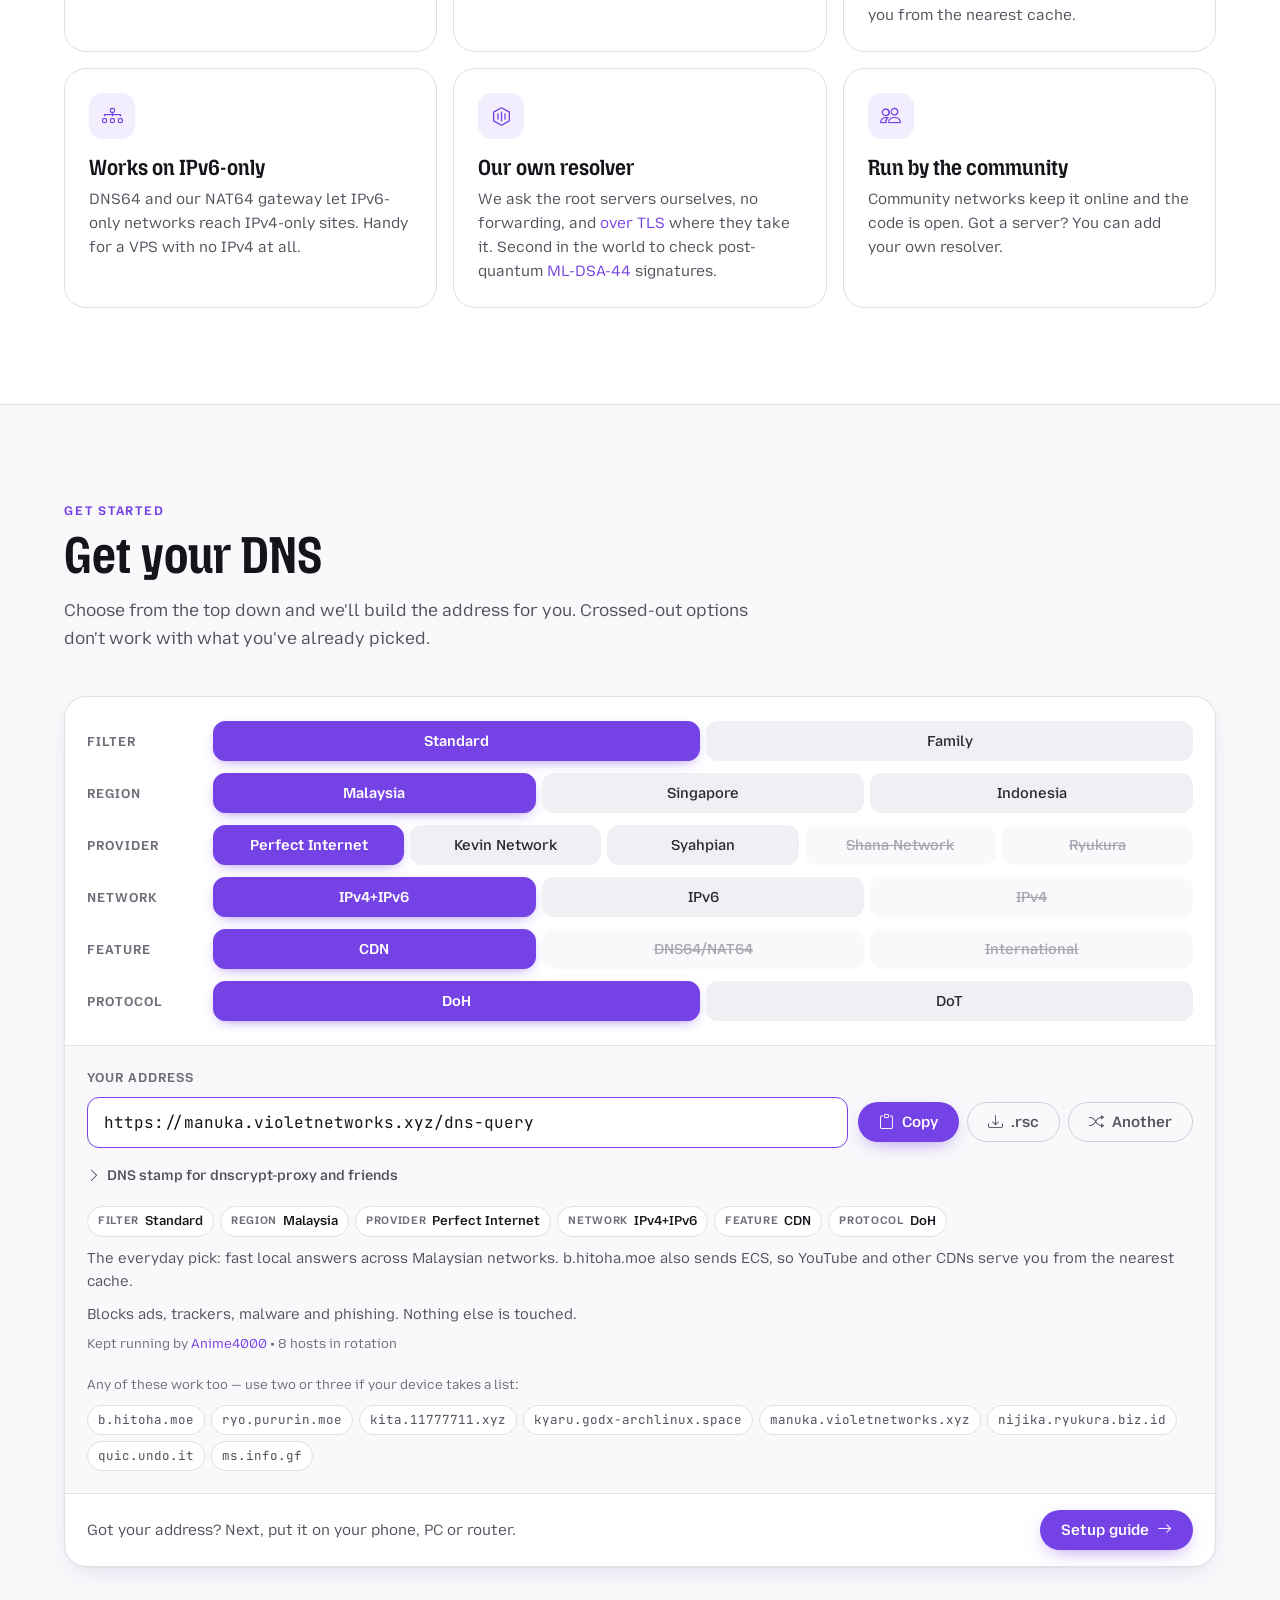
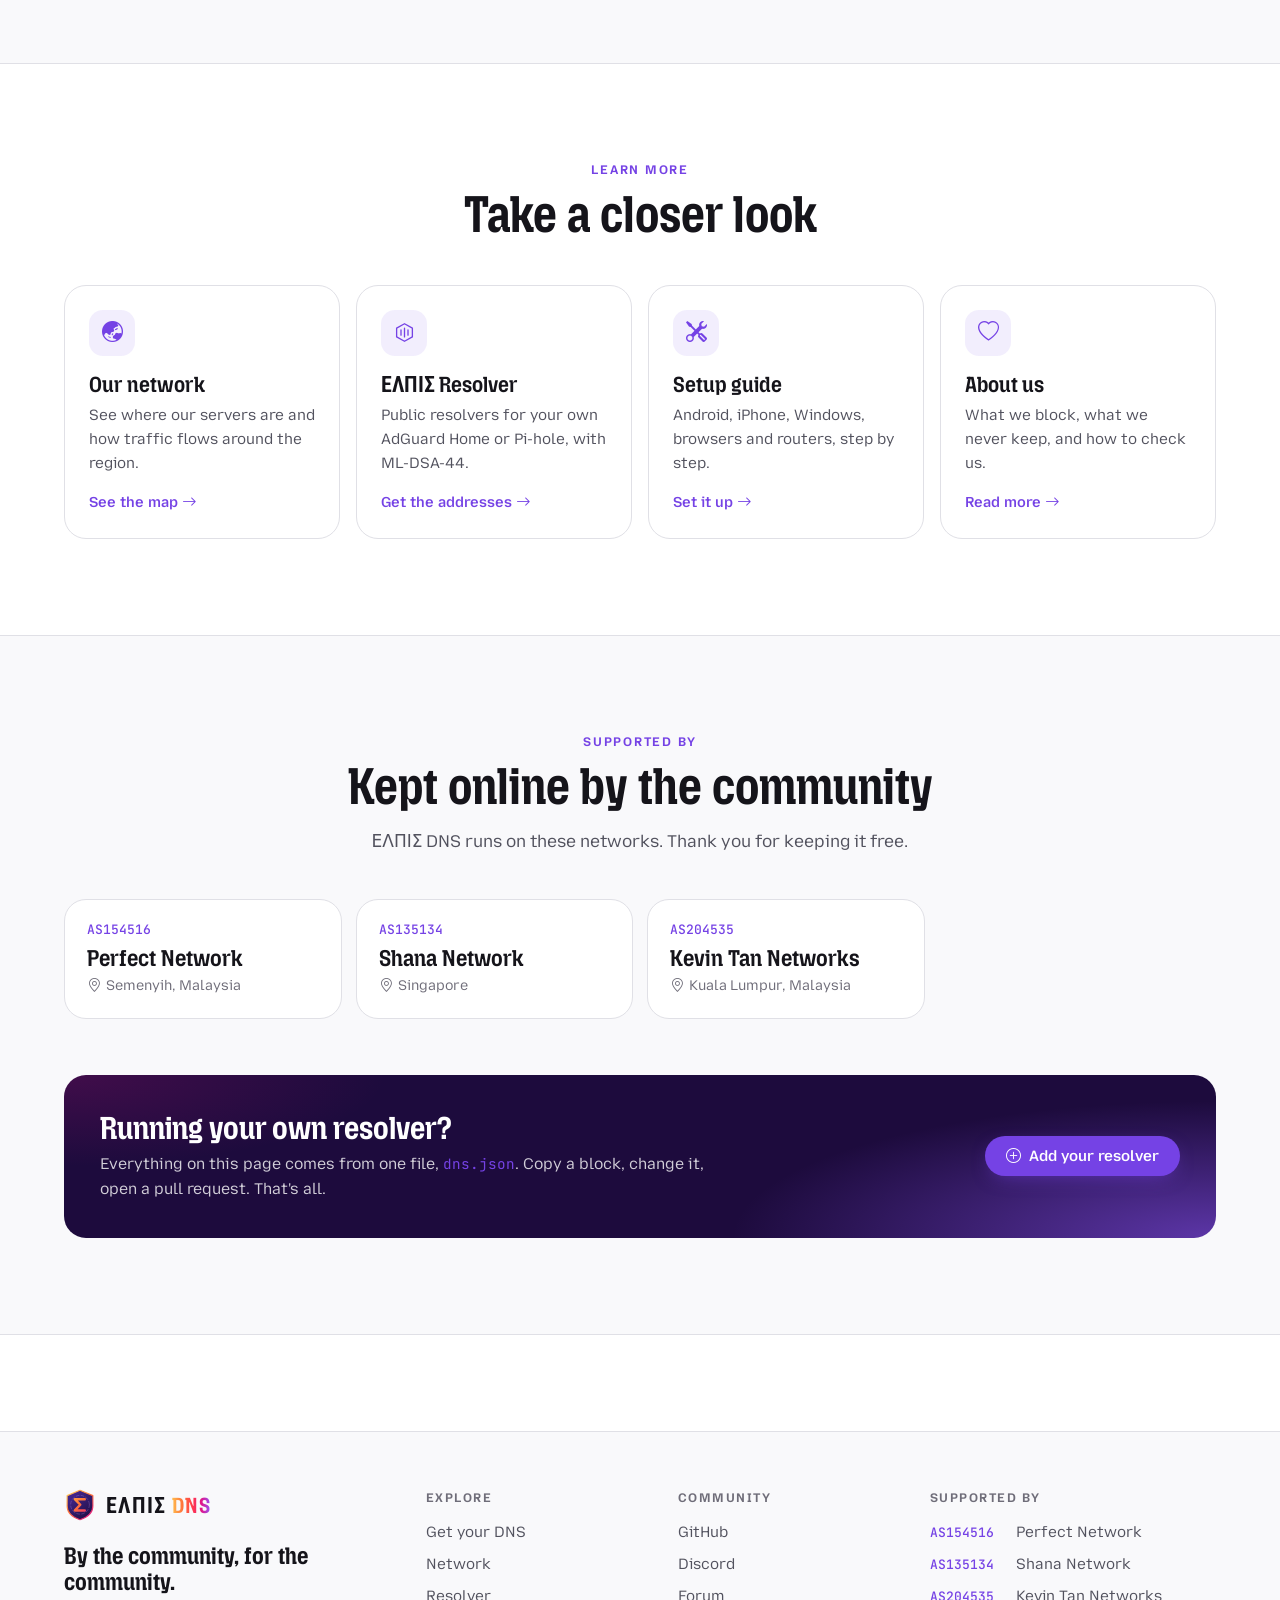
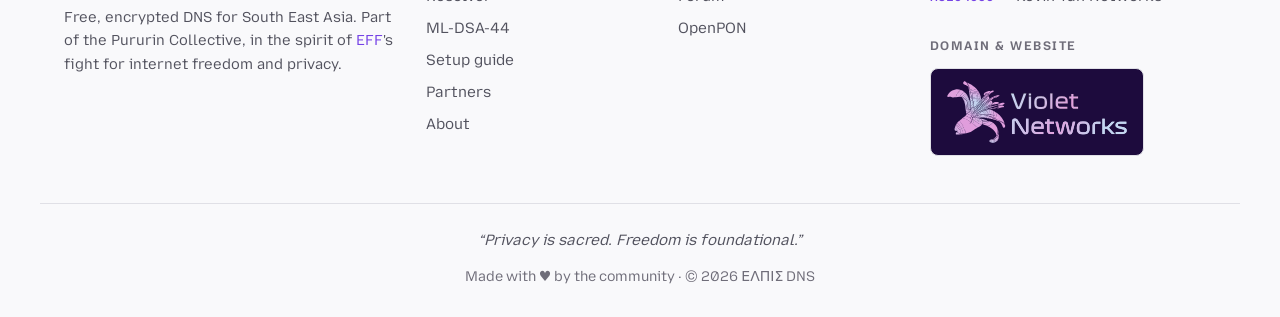
==== commit 1504798a: "Merge pull request #4 from PururinCollective/redesign-2 Redesign 2" ====
--- a/index.html
+++ b/index.html
@@ -61,8 +61,8 @@
 <!-- Mozilla's fonts carry no Greek: this one is only the letters of ΕΛΠΙΣ -->
 <link href="https://fonts.googleapis.com/css2?family=Roboto+Condensed:wght@700&text=%CE%95%CE%9B%CE%A0%CE%99%CE%A3&display=swap" rel="stylesheet">
 
-<link href="style-main.css?hash=c2b817b8" rel="stylesheet">
-<link href="style-mobile.css?hash=45d49a63" rel="stylesheet">
+<link href="style-main.css?hash=74386bac" rel="stylesheet">
+<link href="style-mobile.css?hash=5f87fafb" rel="stylesheet">
 
 <meta name="description" content="Elpis DNS (ΕΛΠΙΣ): free, encrypted DNS for South East Asia, run by the community. DNS over HTTPS and TLS, ads and trackers blocked, no logs, and our own resolver all the way to the root.">
 <link rel="canonical" href="https://elpis.violetnetworks.xyz/">
